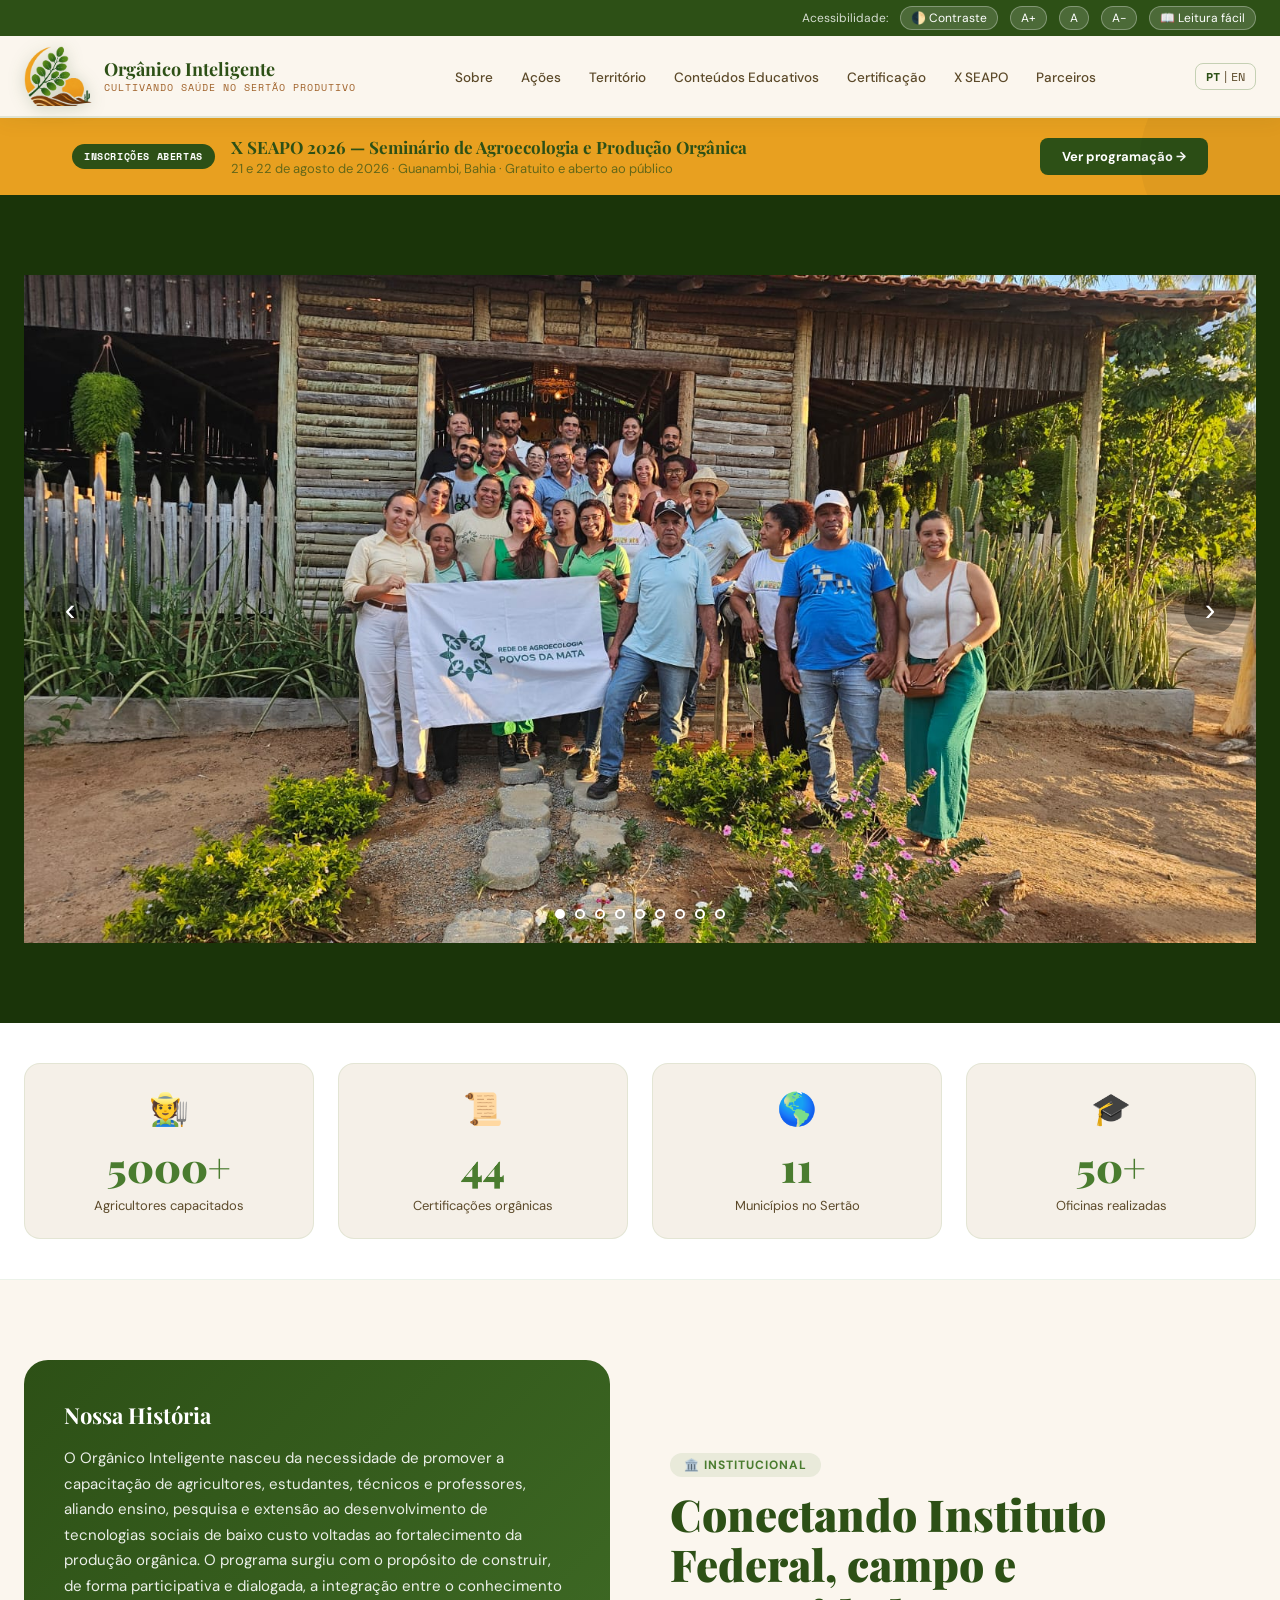
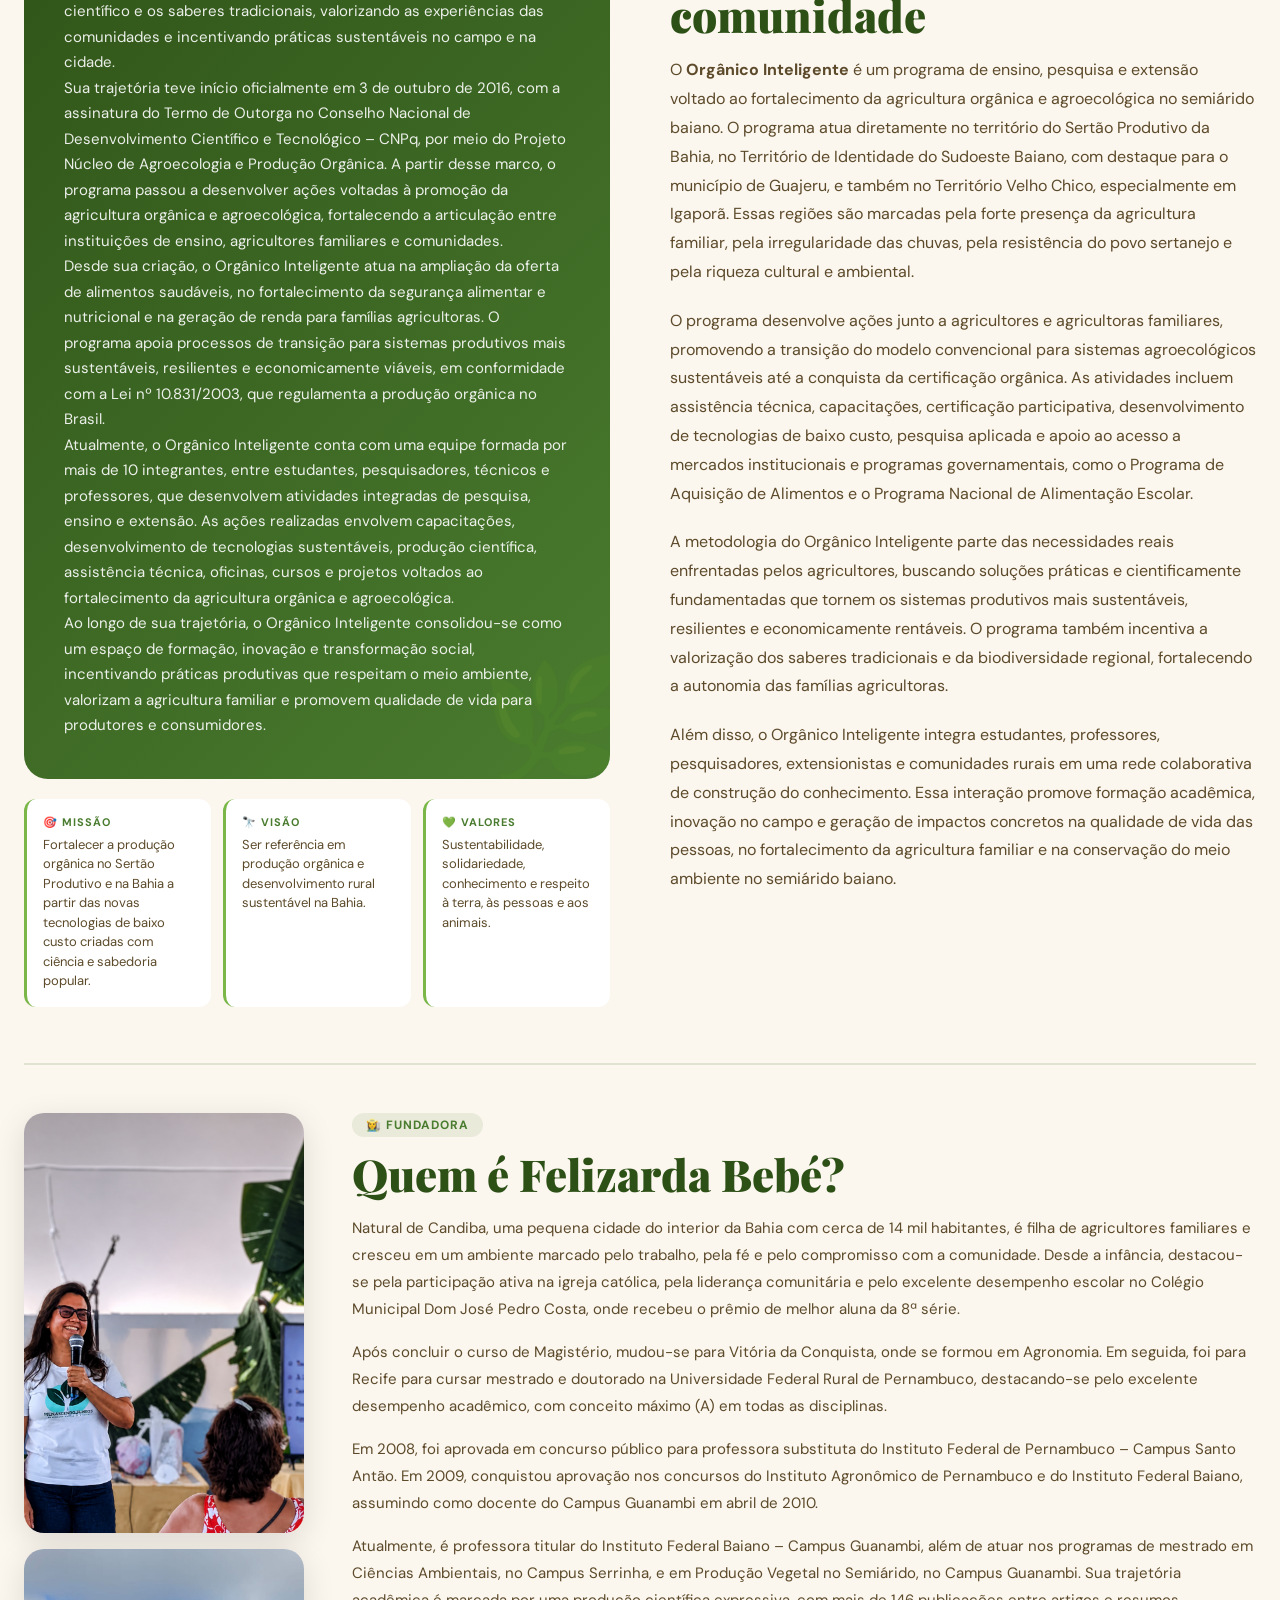
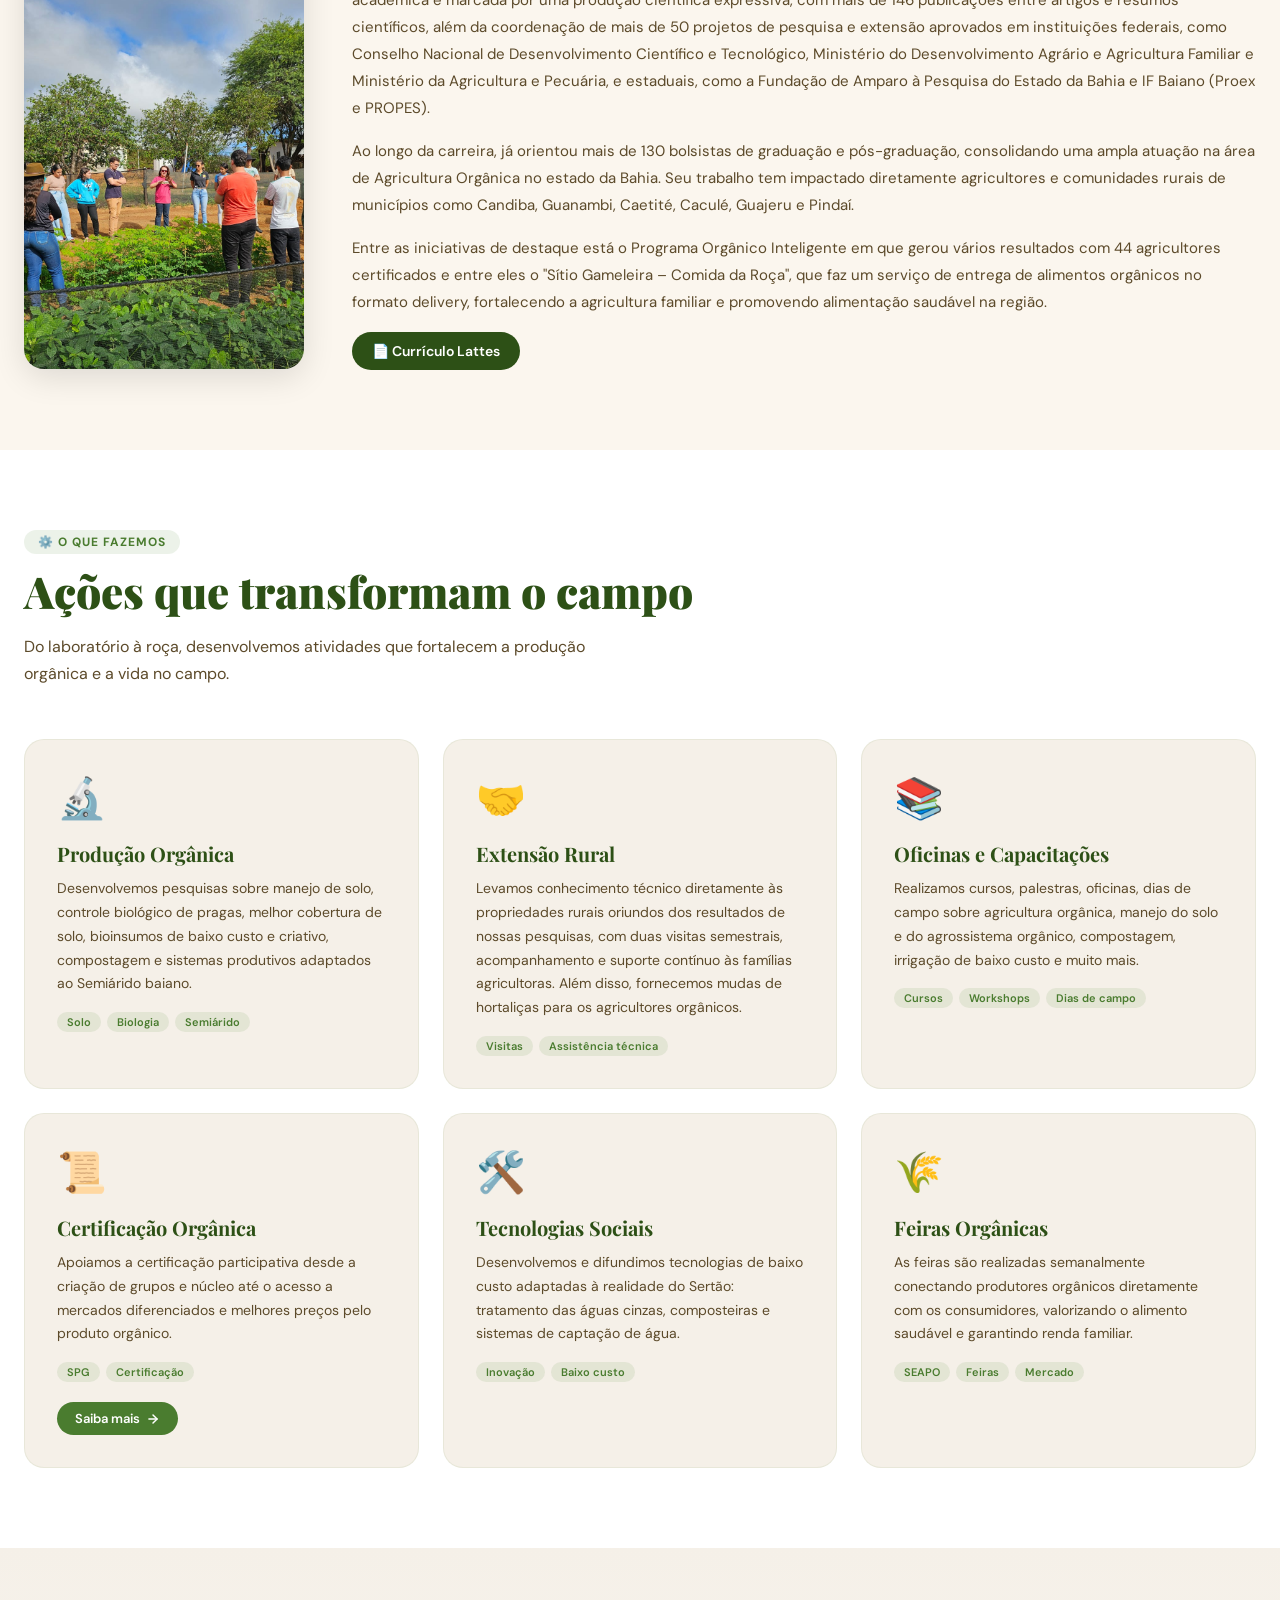
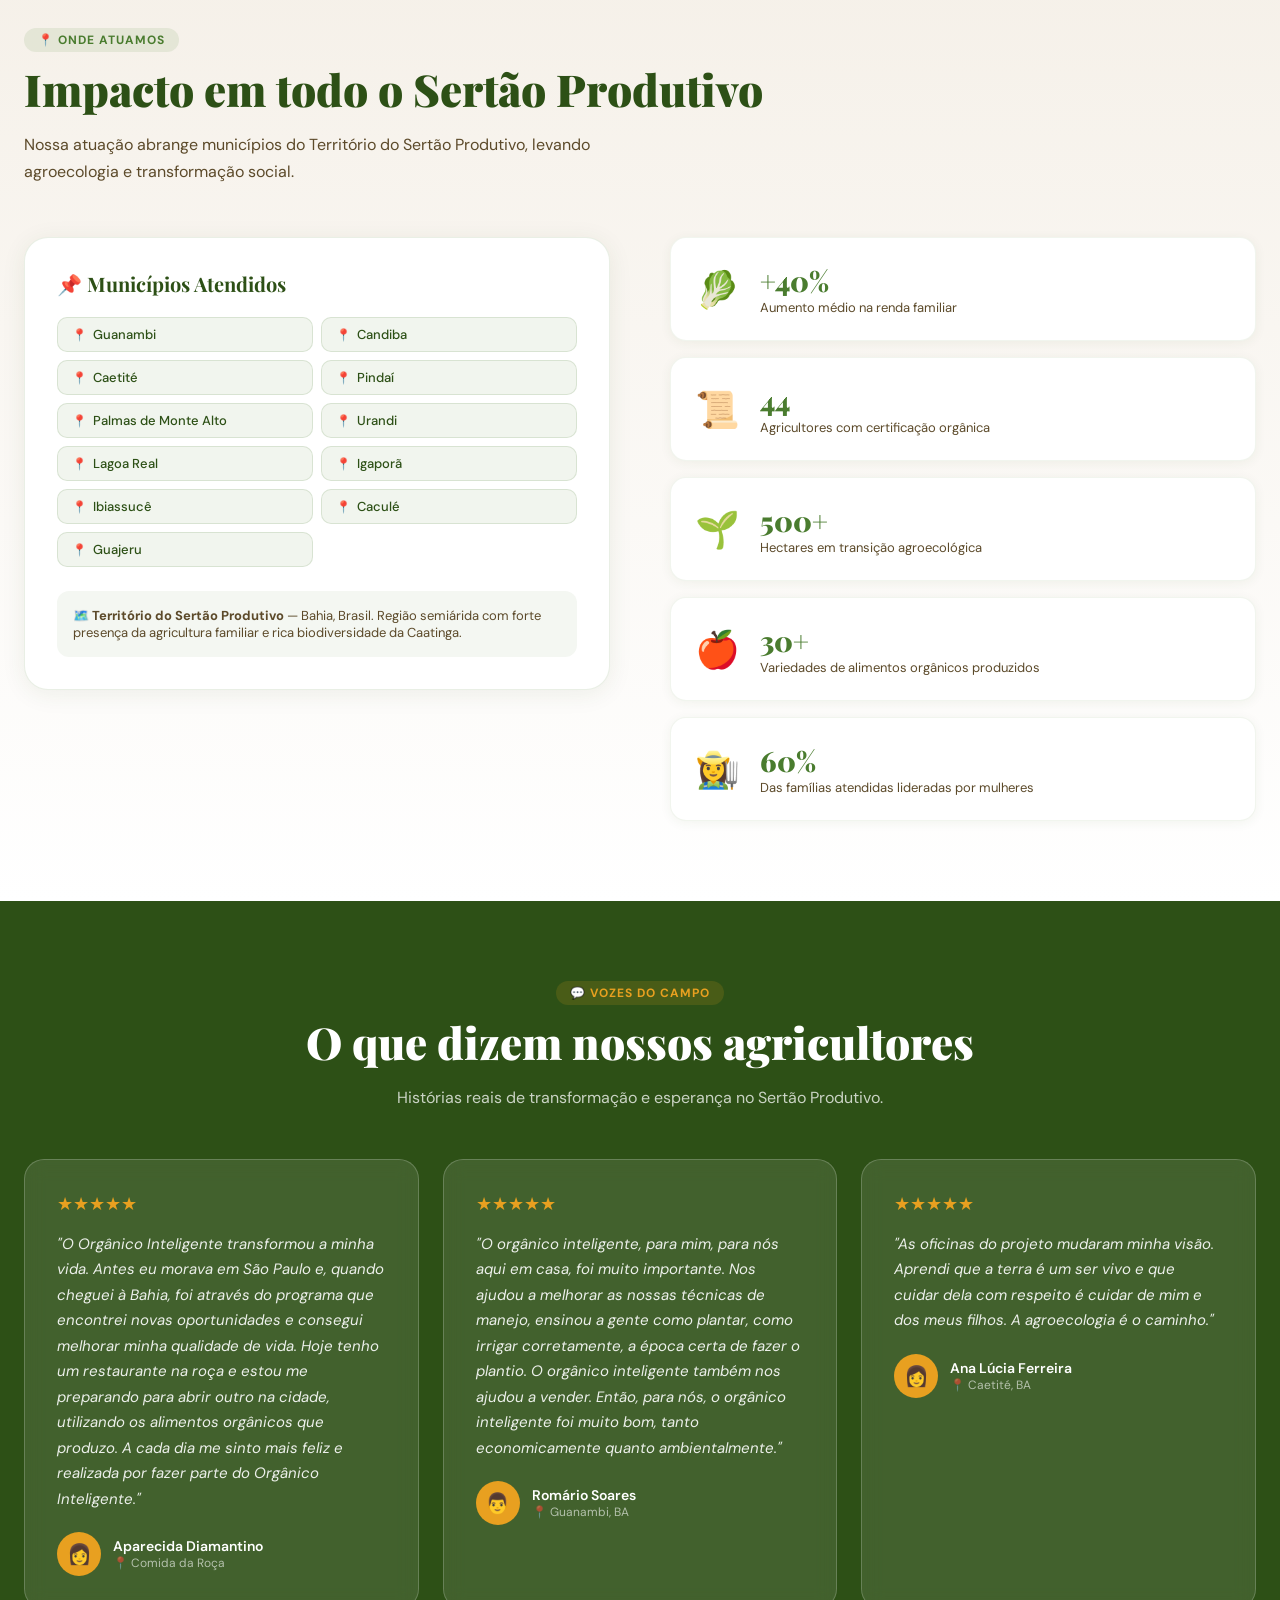
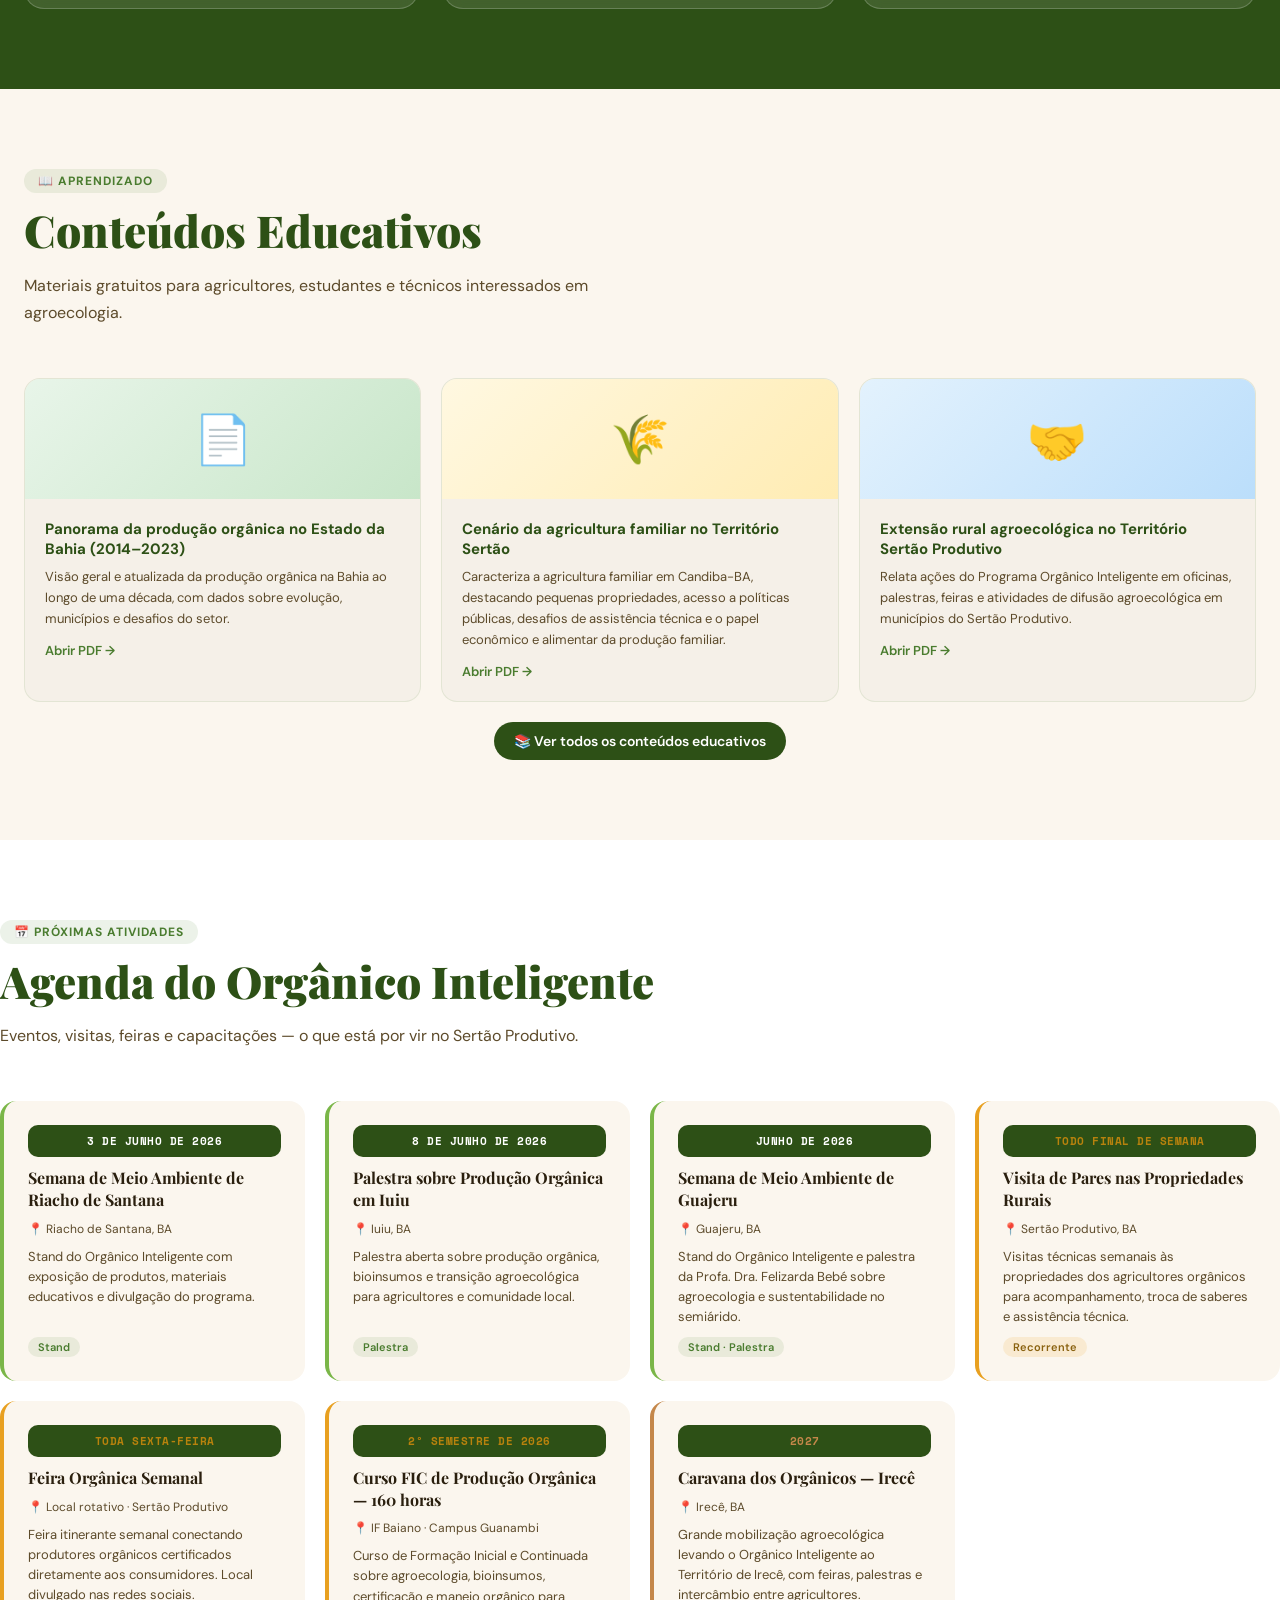
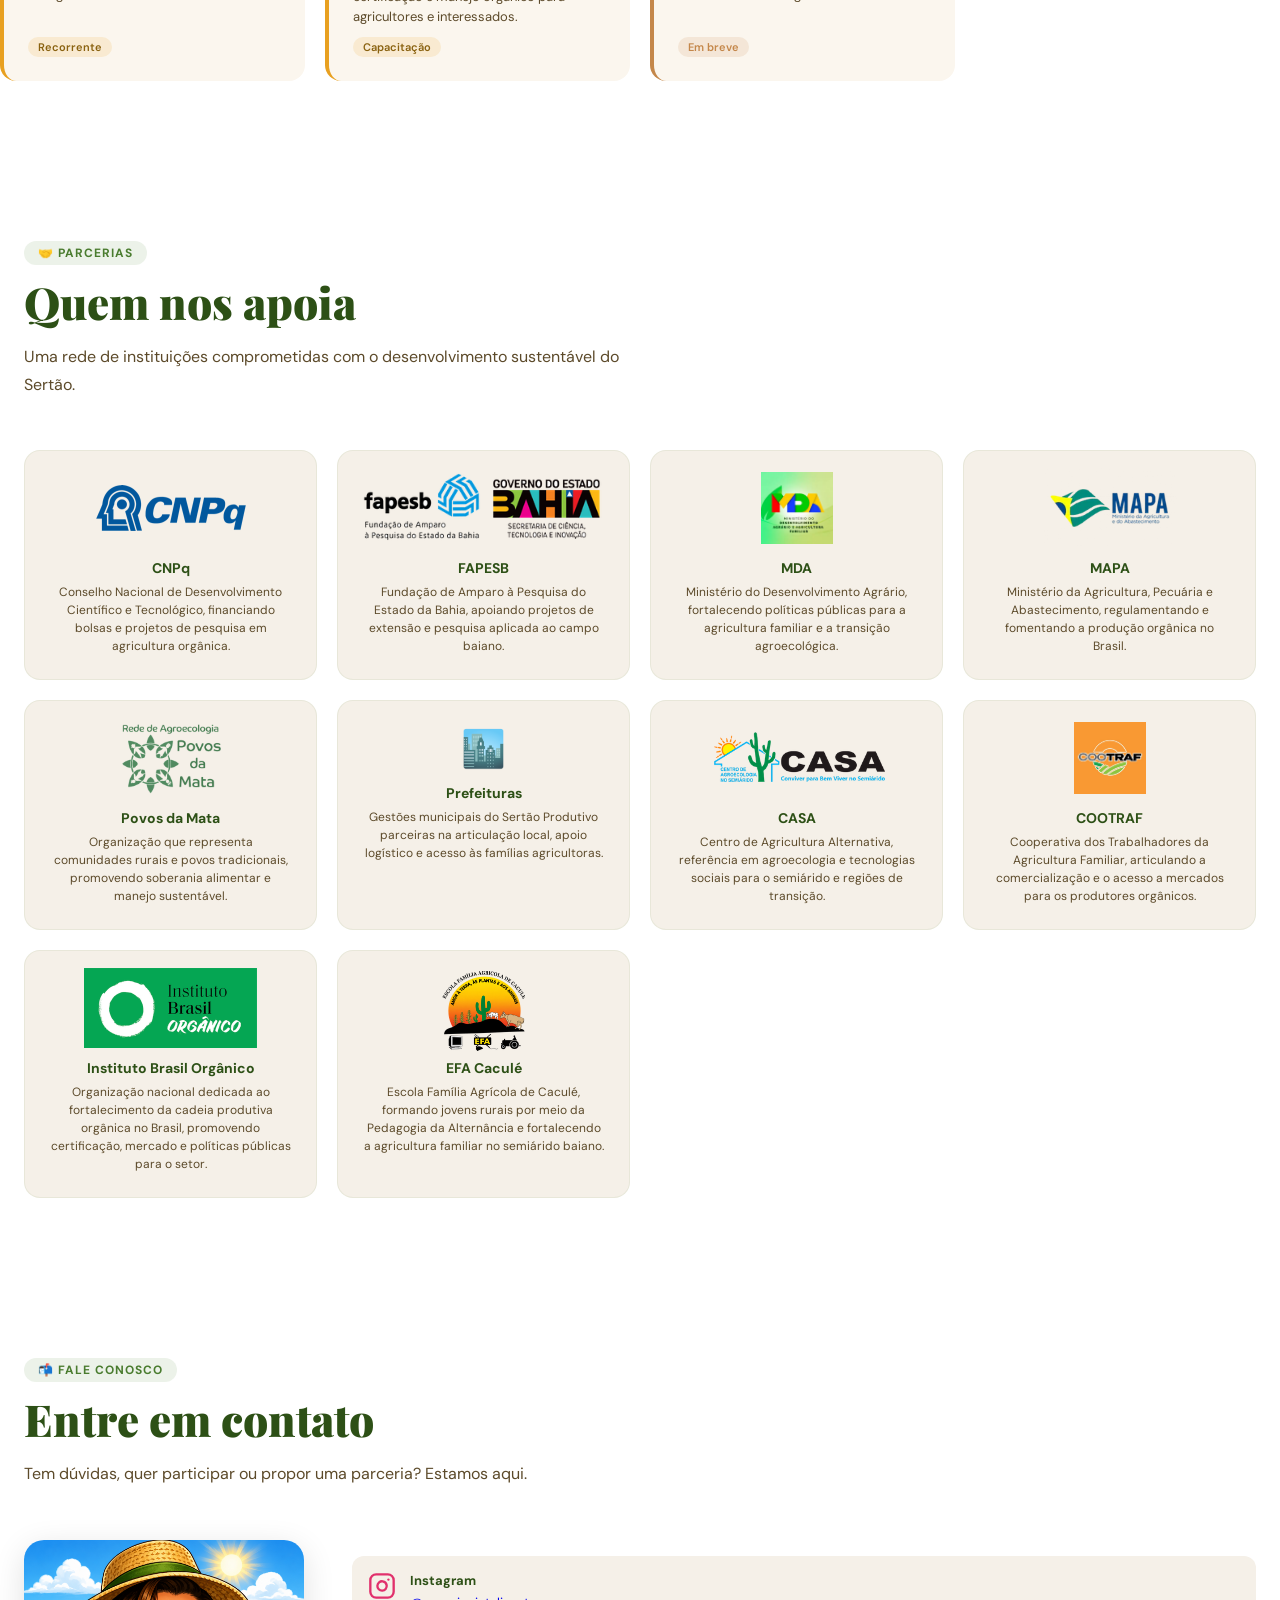
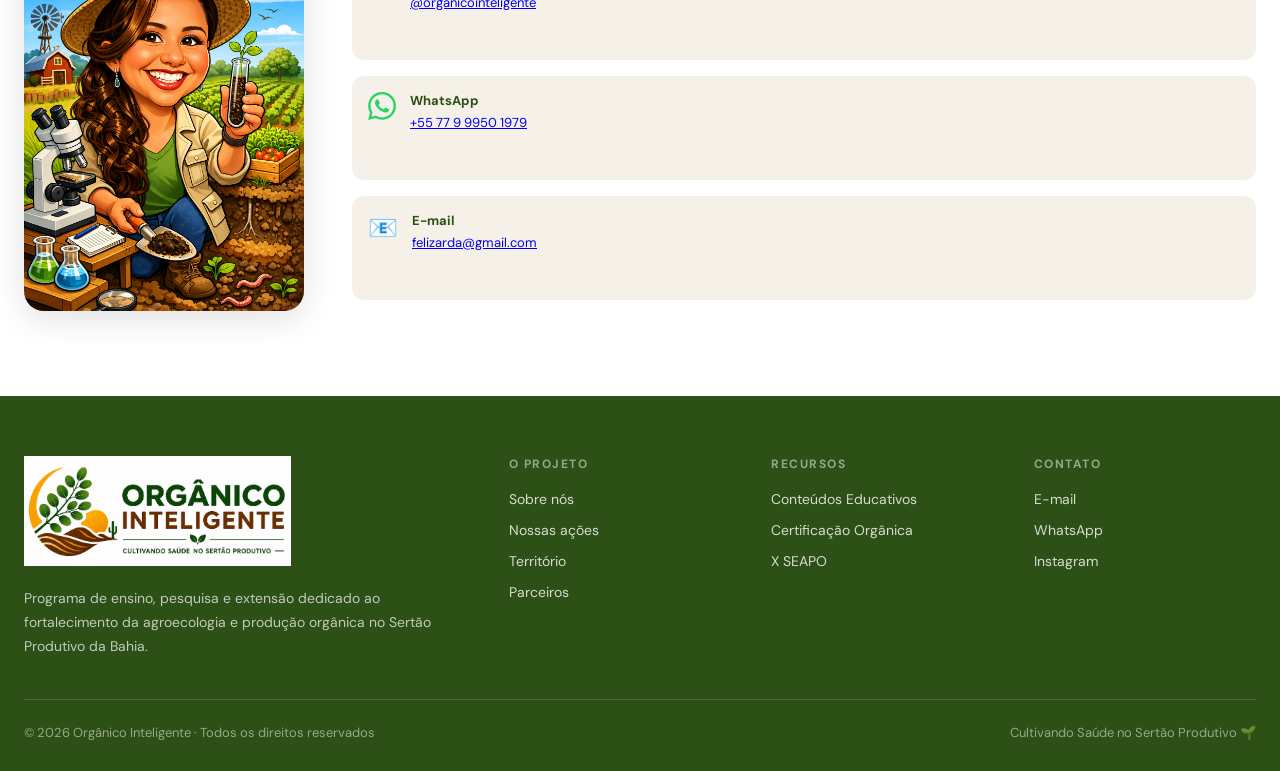
==== index.html @ 12e228ca "seapo: nova prorrogação do prazo de submissão para 09/08/2026 Co-Authored-By: Claude Sonnet 5 <norep" ====
<!DOCTYPE html>
<html lang="pt-BR">
<head>
  <!-- Google tag (gtag.js) -->
  <script async src="https://www.googletagmanager.com/gtag/js?id=G-PL5NJVYDZY"></script>
  <script>
    window.dataLayer = window.dataLayer || [];
    function gtag(){dataLayer.push(arguments);}
    gtag('js', new Date());

    gtag('config', 'G-PL5NJVYDZY');
  </script>
  <meta charset="UTF-8">
  <link rel="icon" type="image/x-icon" href="favicon.ico">
  <link rel="icon" type="image/png" sizes="32x32" href="favicon-32x32.png">
  <link rel="apple-touch-icon" sizes="180x180" href="apple-touch-icon.png">
  <meta name="viewport" content="width=device-width, initial-scale=1.0">
  <meta http-equiv="Cache-Control" content="no-cache, no-store, must-revalidate">
  <meta http-equiv="Pragma" content="no-cache">
  <meta http-equiv="Expires" content="0">
  <meta name="description" content="Orgânico Inteligente – Cultivando Saúde no Sertão Produtivo. Programa de ensino, pesquisa e extensão dedicado à agroecologia e produção orgânica no Sertão Produtivo da Bahia." data-i18n-content="index.meta_desc">
  <meta name="keywords" content="orgânico inteligente, agroecologia, produção orgânica, Guanambi, Bahia, sertão produtivo, agricultura familiar, certificação orgânica, SEAPO">
  <meta name="author" content="Orgânico Inteligente – IF Baiano Campus Guanambi">
  <meta name="robots" content="index, follow">
  <link rel="canonical" href="https://organicointeligente.com.br/">
  <link rel="alternate" hreflang="pt-BR" href="https://organicointeligente.com.br/">
  <link rel="alternate" hreflang="en" href="https://organicointeligente.com.br/?lang=en">
  <link rel="alternate" hreflang="x-default" href="https://organicointeligente.com.br/">
  <!-- Open Graph -->
  <meta property="og:type" content="website">
  <meta property="og:url" content="https://organicointeligente.com.br/">
  <meta property="og:site_name" content="Orgânico Inteligente">
  <meta property="og:locale" content="pt_BR">
  <meta property="og:title" content="Orgânico Inteligente – Cultivando Saúde no Sertão Produtivo">
  <meta property="og:description" content="Programa de ensino, pesquisa e extensão dedicado à agroecologia e produção orgânica no Sertão Produtivo da Bahia. Mais de 5000 agricultores capacitados e 44 certificações orgânicas emitidas.">
  <meta property="og:image" content="https://organicointeligente.com.br/assets/images/slideshow/img0.jpeg">
  <meta property="og:image:width" content="1600">
  <meta property="og:image:height" content="900">
  <!-- Twitter Card -->
  <meta name="twitter:card" content="summary_large_image">
  <meta name="twitter:title" content="Orgânico Inteligente – Cultivando Saúde no Sertão Produtivo">
  <meta name="twitter:description" content="Programa de agroecologia e produção orgânica no Sertão Produtivo da Bahia.">
  <meta name="twitter:image" content="https://organicointeligente.com.br/assets/images/slideshow/img0.jpeg">
  <title>Orgânico Inteligente – Cultivando Saúde no Sertão Produtivo</title>
  <!-- JSON-LD: Organização -->
  <script type="application/ld+json">
  {
    "@context": "https://schema.org",
    "@type": "Organization",
    "name": "Orgânico Inteligente",
    "alternateName": "Programa Orgânico Inteligente",
    "url": "https://organicointeligente.com.br",
    "logo": "https://organicointeligente.com.br/assets/images/logo/logo_icon.png",
    "description": "Programa de ensino, pesquisa e extensão do IF Baiano dedicado à agroecologia e produção orgânica no Sertão Produtivo da Bahia.",
    "foundingDate": "2016",
    "areaServed": {
      "@type": "State",
      "name": "Bahia",
      "addressCountry": "BR"
    },
    "address": {
      "@type": "PostalAddress",
      "addressLocality": "Guanambi",
      "addressRegion": "BA",
      "addressCountry": "BR"
    },
    "contactPoint": {
      "@type": "ContactPoint",
      "telephone": "+55-77-99950-1979",
      "contactType": "Contato geral",
      "availableLanguage": "Portuguese"
    },
    "sameAs": [
      "https://instagram.com/organicointeligente"
    ]
  }
  </script>
  <link href="https://fonts.googleapis.com/css2?family=Playfair+Display:wght@700;900&family=DM+Sans:wght@300;400;500;600&family=Space+Mono:wght@400;700&display=swap" rel="stylesheet">
  <link rel="stylesheet" href="assets/css/style.css?v=202608030914">
  <style>
    .nav-lang-toggle{background:none;border:1px solid rgba(74,124,47,.3);color:var(--texto-suave);font-family:'Space Mono',monospace;font-size:12px;padding:4px 10px;border-radius:8px;cursor:pointer;transition:.2s;display:flex;align-items:center;gap:2px;white-space:nowrap;flex-shrink:0;}
    .nav-lang-toggle:hover{background:rgba(74,124,47,.1);color:var(--verde);}
  </style>
  <script src="assets/js/i18n.js?v=202608030914"></script>
</head>
<body id="topo" data-i18n-title="index.page_title">

<a href="#main-content" class="skip-link" data-i18n="nav.skip">Ir para o conteúdo principal</a>

<!-- ACESSIBILIDADE BAR -->
<div class="acess-bar" role="toolbar" data-i18n-attr="aria-label:acess.bar_aria" aria-label="Ferramentas de acessibilidade">
  <span data-i18n="acess.label">Acessibilidade:</span>
  <button class="acess-btn" onclick="toggleContraste()" data-i18n-attr="aria-label:acess.contraste_aria;title:acess.contraste_title" aria-label="Alternar alto contraste" title="Alto Contraste" data-i18n="acess.contraste">🌓 Contraste</button>
  <button class="acess-btn" onclick="aumentarFonte()" data-i18n-attr="aria-label:acess.aumentar_aria;title:acess.aumentar_title" aria-label="Aumentar fonte" title="Aumentar fonte" data-i18n="acess.aumentar">A+</button>
  <button class="acess-btn" onclick="resetarFonte()" data-i18n-attr="aria-label:acess.resetar_aria;title:acess.resetar_title" aria-label="Fonte padrão" title="Fonte padrão" data-i18n="acess.resetar">A</button>
  <button class="acess-btn" onclick="diminuirFonte()" data-i18n-attr="aria-label:acess.diminuir_aria;title:acess.diminuir_title" aria-label="Diminuir fonte" title="Diminuir fonte" data-i18n="acess.diminuir">A-</button>
  <button class="acess-btn" onclick="toggleLeituraSimples()" data-i18n-attr="aria-label:acess.leitura_aria;title:acess.leitura_title" aria-label="Leitura simplificada" title="Leitura simples" data-i18n="acess.leitura">📖 Leitura fácil</button>
</div>

<!-- NAVEGAÇÃO -->
<nav role="navigation" data-i18n-attr="aria-label:nav.aria_main" aria-label="Menu principal">
  <div class="nav-inner">
    <a href="#topo" class="nav-logo" data-i18n-attr="aria-label:nav.logo_aria" aria-label="Página inicial - Orgânico Inteligente">
      <img src="assets/images/logo/logo_icon.png" alt="Logo Orgânico Inteligente" class="nav-logo-img">
      <div class="nav-logo-text">
        <span class="top">Orgânico Inteligente</span>
        <span class="bottom" data-i18n="nav.tagline">Cultivando Saúde no Sertão Produtivo</span>
      </div>
    </a>

    <button class="hamburger" onclick="toggleMenu()" data-i18n-attr="aria-label:nav.hamburger_aria" aria-label="Abrir menu" aria-expanded="false" id="hamburger">
      <span></span><span></span><span></span>
    </button>

    <ul class="nav-links" id="nav-links" role="menubar"></ul>

    <button class="nav-lang-toggle" id="lang-toggle" onclick="toggleLang()"
            aria-label="Mudar para inglês"
            data-i18n-attr="aria-label:lang.toggle_aria">
      <span class="lang-pt" aria-hidden="true">PT</span>
      <span class="lang-sep" aria-hidden="true"> | </span>
      <span class="lang-en" aria-hidden="true">EN</span>
    </button>
  </div>
</nav>
<script src="assets/js/nav.js?v=202608030914"></script>

<main id="main-content">

<!-- ===== CHAMADA SEAPO ===== -->
<div class="seapo-chamada" role="banner" data-i18n-attr="aria-label:index.seapo_chamada_aria" aria-label="Chamada para o X SEAPO 2026">
  <div class="seapo-chamada-inner">
    <div class="seapo-chamada-texto">
      <span class="seapo-chamada-badge" data-i18n="index.seapo_badge">Inscrições abertas</span>
      <div>
        <div class="seapo-chamada-titulo" data-i18n="index.seapo_titulo">X SEAPO 2026 — Seminário de Agroecologia e Produção Orgânica</div>
        <div class="seapo-chamada-sub" data-i18n="index.seapo_sub">21 e 22 de agosto de 2026 &middot; Guanambi, Bahia &middot; Gratuito e aberto ao público</div>
      </div>
    </div>
    <a href="pages/seapo.html" class="seapo-chamada-btn" data-i18n="index.seapo_btn">Ver programação →</a>
  </div>
</div>

<!-- ===== HERO SLIDESHOW ===== -->
<section class="hero" data-i18n-attr="aria-label:index.hero_aria" aria-label="Galeria de imagens do projeto">
  <div class="slideshow" id="heroSlideshow">

    <div class="slide active"><img src="assets/images/slideshow/img0.jpeg" alt="Orgânico Inteligente – campo e agricultores, imagem 1"></div>
    <div class="slide"><img src="assets/images/slideshow/img2.jpeg" alt="Orgânico Inteligente – campo e agricultores, imagem 2"></div>
    <div class="slide"><img src="assets/images/slideshow/img3.jpeg" alt="Orgânico Inteligente – campo e agricultores, imagem 3"></div>
    <div class="slide"><img src="assets/images/slideshow/img4.jpeg" alt="Orgânico Inteligente – campo e agricultores, imagem 4"></div>
    <div class="slide"><img src="assets/images/slideshow/img5.jpeg" alt="Orgânico Inteligente – campo e agricultores, imagem 5"></div>
    <div class="slide"><img src="assets/images/slideshow/img6.jpg"  alt="Orgânico Inteligente – campo e agricultores, imagem 6"></div>
    <div class="slide"><img src="assets/images/slideshow/img7.jpg"  alt="Orgânico Inteligente – campo e agricultores, imagem 7"></div>
    <div class="slide"><img src="assets/images/slideshow/img8.jpeg" alt="Orgânico Inteligente – campo e agricultores, imagem 8"></div>
    <div class="slide"><img src="assets/images/slideshow/img9.jpeg" alt="Orgânico Inteligente – campo e agricultores, imagem 9"></div>

    <button class="slide-btn slide-prev" data-i18n-attr="aria-label:index.slide_prev_aria" aria-label="Imagem anterior">&#8249;</button>
    <button class="slide-btn slide-next" data-i18n-attr="aria-label:index.slide_next_aria" aria-label="Próxima imagem">&#8250;</button>

    <div class="slide-dots" role="tablist" data-i18n-attr="aria-label:index.slides_nav_aria" aria-label="Navegação do slideshow">
      <button class="dot active" role="tab" aria-label="Imagem 1" aria-selected="true"></button>
      <button class="dot" role="tab" aria-label="Imagem 2" aria-selected="false"></button>
      <button class="dot" role="tab" aria-label="Imagem 3" aria-selected="false"></button>
      <button class="dot" role="tab" aria-label="Imagem 4" aria-selected="false"></button>
      <button class="dot" role="tab" aria-label="Imagem 5" aria-selected="false"></button>
      <button class="dot" role="tab" aria-label="Imagem 6" aria-selected="false"></button>
      <button class="dot" role="tab" aria-label="Imagem 7" aria-selected="false"></button>
      <button class="dot" role="tab" aria-label="Imagem 8" aria-selected="false"></button>
      <button class="dot" role="tab" aria-label="Imagem 9" aria-selected="false"></button>
    </div>

  </div>
</section>

<!-- STATS BAND -->
<div class="stats-band" role="region" data-i18n-attr="aria-label:index.stats_aria" aria-label="Impacto do projeto em números">
  <div class="stats-grid">
    <div class="stat-card reveal">
      <div class="stat-icon" aria-hidden="true">🧑‍🌾</div>
      <div class="stat-num">5000+</div>
      <div class="stat-label" data-i18n="index.stat1_label">Agricultores capacitados</div>
    </div>
    <div class="stat-card reveal reveal-delay-1">
      <div class="stat-icon" aria-hidden="true">📜</div>
      <div class="stat-num">44</div>
      <div class="stat-label" data-i18n="index.stat2_label">Certificações orgânicas</div>
    </div>
    <div class="stat-card reveal reveal-delay-2">
      <div class="stat-icon" aria-hidden="true">🌎</div>
      <div class="stat-num">11</div>
      <div class="stat-label" data-i18n="index.stat3_label">Municípios no Sertão</div>
    </div>
    <div class="stat-card reveal reveal-delay-3">
      <div class="stat-icon" aria-hidden="true">🎓</div>
      <div class="stat-num">50+</div>
      <div class="stat-label" data-i18n="index.stat4_label">Oficinas realizadas</div>
    </div>
  </div>
</div>

<!-- ===== SOBRE ===== -->
<section class="sobre" id="sobre" data-i18n-attr="aria-label:index.sobre_aria" aria-label="Sobre o Orgânico Inteligente">
  <div class="section-inner">
    <div class="sobre-grid">
      <div class="sobre-visual reveal">
        <div class="sobre-img-card">
          <h3 data-i18n="index.historia_titulo">Nossa História</h3>
          <p data-i18n="index.historia_p1">O Orgânico Inteligente nasceu da necessidade de promover a capacitação de agricultores, estudantes, técnicos e professores, aliando ensino, pesquisa e extensão ao desenvolvimento de tecnologias sociais de baixo custo voltadas ao fortalecimento da produção orgânica. O programa surgiu com o propósito de construir, de forma participativa e dialogada, a integração entre o conhecimento científico e os saberes tradicionais, valorizando as experiências das comunidades e incentivando práticas sustentáveis no campo e na cidade.</p>
          <p data-i18n="index.historia_p2">Sua trajetória teve início oficialmente em 3 de outubro de 2016, com a assinatura do Termo de Outorga no Conselho Nacional de Desenvolvimento Científico e Tecnológico – CNPq, por meio do Projeto Núcleo de Agroecologia e Produção Orgânica. A partir desse marco, o programa passou a desenvolver ações voltadas à promoção da agricultura orgânica e agroecológica, fortalecendo a articulação entre instituições de ensino, agricultores familiares e comunidades.</p>
          <p data-i18n="index.historia_p3">Desde sua criação, o Orgânico Inteligente atua na ampliação da oferta de alimentos saudáveis, no fortalecimento da segurança alimentar e nutricional e na geração de renda para famílias agricultoras. O programa apoia processos de transição para sistemas produtivos mais sustentáveis, resilientes e economicamente viáveis, em conformidade com a Lei nº 10.831/2003, que regulamenta a produção orgânica no Brasil.</p>
          <p data-i18n="index.historia_p4">Atualmente, o Orgânico Inteligente conta com uma equipe formada por mais de 10 integrantes, entre estudantes, pesquisadores, técnicos e professores, que desenvolvem atividades integradas de pesquisa, ensino e extensão. As ações realizadas envolvem capacitações, desenvolvimento de tecnologias sustentáveis, produção científica, assistência técnica, oficinas, cursos e projetos voltados ao fortalecimento da agricultura orgânica e agroecológica.</p>
          <p data-i18n="index.historia_p5">Ao longo de sua trajetória, o Orgânico Inteligente consolidou-se como um espaço de formação, inovação e transformação social, incentivando práticas produtivas que respeitam o meio ambiente, valorizam a agricultura familiar e promovem qualidade de vida para produtores e consumidores.</p>
        </div>
        <div class="sobre-mvv">
          <div class="mvv-item">
            <div class="mvv-title" data-i18n="index.mvv_missao_titulo">🎯 Missão</div>
            <p data-i18n="index.mvv_missao_texto">Fortalecer a produção orgânica no Sertão Produtivo e na Bahia a partir das novas tecnologias de baixo custo criadas com ciência e sabedoria popular.</p>
          </div>
          <div class="mvv-item">
            <div class="mvv-title" data-i18n="index.mvv_visao_titulo">🔭 Visão</div>
            <p data-i18n="index.mvv_visao_texto">Ser referência em produção orgânica e desenvolvimento rural sustentável na Bahia.</p>
          </div>
          <div class="mvv-item">
            <div class="mvv-title" data-i18n="index.mvv_valores_titulo">💚 Valores</div>
            <p data-i18n="index.mvv_valores_texto">Sustentabilidade, solidariedade, conhecimento e respeito à terra, às pessoas e aos animais.</p>
          </div>
        </div>
      </div>

      <div class="sobre-content reveal reveal-delay-1">
        <div class="section-tag" data-i18n="index.sobre_tag">🏛️ Institucional</div>
        <h2 class="section-title" data-i18n="index.sobre_titulo">Conectando Instituto Federal, campo e comunidade</h2>
        <p data-i18n="index.sobre_p1">O <strong>Orgânico Inteligente</strong> é um programa de ensino, pesquisa e extensão voltado ao fortalecimento da agricultura orgânica e agroecológica no semiárido baiano. O programa atua diretamente no território do Sertão Produtivo da Bahia, no Território de Identidade do Sudoeste Baiano, com destaque para o município de Guajeru, e também no Território Velho Chico, especialmente em Igaporã. Essas regiões são marcadas pela forte presença da agricultura familiar, pela irregularidade das chuvas, pela resistência do povo sertanejo e pela riqueza cultural e ambiental.</p>
        <p data-i18n="index.sobre_p2">O programa desenvolve ações junto a agricultores e agricultoras familiares, promovendo a transição do modelo convencional para sistemas agroecológicos sustentáveis até a conquista da certificação orgânica. As atividades incluem assistência técnica, capacitações, certificação participativa, desenvolvimento de tecnologias de baixo custo, pesquisa aplicada e apoio ao acesso a mercados institucionais e programas governamentais, como o Programa de Aquisição de Alimentos e o Programa Nacional de Alimentação Escolar.</p>
        <p data-i18n="index.sobre_p3">A metodologia do Orgânico Inteligente parte das necessidades reais enfrentadas pelos agricultores, buscando soluções práticas e cientificamente fundamentadas que tornem os sistemas produtivos mais sustentáveis, resilientes e economicamente rentáveis. O programa também incentiva a valorização dos saberes tradicionais e da biodiversidade regional, fortalecendo a autonomia das famílias agricultoras.</p>
        <p data-i18n="index.sobre_p4">Além disso, o Orgânico Inteligente integra estudantes, professores, pesquisadores, extensionistas e comunidades rurais em uma rede colaborativa de construção do conhecimento. Essa interação promove formação acadêmica, inovação no campo e geração de impactos concretos na qualidade de vida das pessoas, no fortalecimento da agricultura familiar e na conservação do meio ambiente no semiárido baiano.</p>

      </div>
    </div>

    <!-- Quem é Felizarda Bebé? -->
    <div class="sobre-fundadora reveal">
      <div class="fundadora-img">
        <img src="assets/images/profaFelizarda2.png" alt="Professora Felizarda Bebé">
        <img src="assets/images/profaFelizarda3.jpeg" alt="Professora Felizarda Bebé">
      </div>
      <div class="fundadora-texto">
        <div class="section-tag" data-i18n="index.fundadora_tag">👩‍🌾 Fundadora</div>
        <h2 class="section-title" data-i18n="index.fundadora_titulo">Quem é Felizarda Bebé?</h2>
        <p data-i18n="index.fundadora_p1">Natural de Candiba, uma pequena cidade do interior da Bahia com cerca de 14 mil habitantes, é filha de agricultores familiares e cresceu em um ambiente marcado pelo trabalho, pela fé e pelo compromisso com a comunidade. Desde a infância, destacou-se pela participação ativa na igreja católica, pela liderança comunitária e pelo excelente desempenho escolar no Colégio Municipal Dom José Pedro Costa, onde recebeu o prêmio de melhor aluna da 8ª série.</p>
        <p data-i18n="index.fundadora_p2">Após concluir o curso de Magistério, mudou-se para Vitória da Conquista, onde se formou em Agronomia. Em seguida, foi para Recife para cursar mestrado e doutorado na Universidade Federal Rural de Pernambuco, destacando-se pelo excelente desempenho acadêmico, com conceito máximo (A) em todas as disciplinas.</p>
        <p data-i18n="index.fundadora_p3">Em 2008, foi aprovada em concurso público para professora substituta do Instituto Federal de Pernambuco – Campus Santo Antão. Em 2009, conquistou aprovação nos concursos do Instituto Agronômico de Pernambuco e do Instituto Federal Baiano, assumindo como docente do Campus Guanambi em abril de 2010.</p>
        <p data-i18n="index.fundadora_p4">Atualmente, é professora titular do Instituto Federal Baiano – Campus Guanambi, além de atuar nos programas de mestrado em Ciências Ambientais, no Campus Serrinha, e em Produção Vegetal no Semiárido, no Campus Guanambi. Sua trajetória acadêmica é marcada por uma produção científica expressiva, com mais de 146 publicações entre artigos e resumos científicos, além da coordenação de mais de 50 projetos de pesquisa e extensão aprovados em instituições federais, como Conselho Nacional de Desenvolvimento Científico e Tecnológico, Ministério do Desenvolvimento Agrário e Agricultura Familiar e Ministério da Agricultura e Pecuária, e estaduais, como a Fundação de Amparo à Pesquisa do Estado da Bahia e IF Baiano (Proex e PROPES).</p>
        <p data-i18n="index.fundadora_p5">Ao longo da carreira, já orientou mais de 130 bolsistas de graduação e pós-graduação, consolidando uma ampla atuação na área de Agricultura Orgânica no estado da Bahia. Seu trabalho tem impactado diretamente agricultores e comunidades rurais de municípios como Candiba, Guanambi, Caetité, Caculé, Guajeru e Pindaí.</p>
        <p data-i18n="index.fundadora_p6">Entre as iniciativas de destaque está o Programa Orgânico Inteligente em que gerou vários resultados com 44 agricultores certificados e entre eles o "Sítio Gameleira – Comida da Roça", que faz um serviço de entrega de alimentos orgânicos no formato delivery, fortalecendo a agricultura familiar e promovendo alimentação saudável na região.</p>
        <a href="https://lattes.cnpq.br/9764329265812697" target="_blank" rel="noopener noreferrer" class="fundadora-lattes" data-i18n="index.fundadora_lattes">📄 Currículo Lattes</a>
      </div>
    </div>

  </div>
</section>

<!-- ===== AÇÕES ===== -->
<section class="acoes" id="acoes" data-i18n-attr="aria-label:index.acoes_aria" aria-label="Ações e projetos">
  <div class="section-inner">
    <div class="section-header">
      <div class="section-tag" data-i18n="index.acoes_tag">⚙️ O que fazemos</div>
      <h2 class="section-title" data-i18n="index.acoes_titulo">Ações que transformam o campo</h2>
      <p class="section-desc" data-i18n="index.acoes_desc">Do laboratório à roça, desenvolvemos atividades que fortalecem a produção orgânica e a vida no campo.</p>
    </div>

    <div class="acoes-grid">
      <div class="acao-card reveal">
        <div class="acao-icon">🔬</div>
        <h3 data-i18n="index.acao1_titulo">Produção Orgânica</h3>
        <p data-i18n="index.acao1_desc">Desenvolvemos pesquisas sobre manejo de solo, controle biológico de pragas, melhor cobertura de solo, bioinsumos de baixo custo e criativo, compostagem e sistemas produtivos adaptados ao Semiárido baiano.</p>
        <div class="acao-tags">
          <span class="acao-tag" data-i18n="index.tag_solo">Solo</span>
          <span class="acao-tag" data-i18n="index.tag_biologia">Biologia</span>
          <span class="acao-tag" data-i18n="index.tag_semiarido">Semiárido</span>
        </div>
      </div>

      <div class="acao-card reveal reveal-delay-1">
        <div class="acao-icon">🤝</div>
        <h3 data-i18n="index.acao2_titulo">Extensão Rural</h3>
        <p data-i18n="index.acao2_desc">Levamos conhecimento técnico diretamente às propriedades rurais oriundos dos resultados de nossas pesquisas, com duas visitas semestrais, acompanhamento e suporte contínuo às famílias agricultoras. Além disso, fornecemos mudas de hortaliças para os agricultores orgânicos.</p>
        <div class="acao-tags">
          <span class="acao-tag" data-i18n="index.tag_visitas">Visitas</span>
          <span class="acao-tag" data-i18n="index.tag_assistencia">Assistência técnica</span>
        </div>
      </div>

      <div class="acao-card reveal reveal-delay-2">
        <div class="acao-icon">📚</div>
        <h3 data-i18n="index.acao3_titulo">Oficinas e Capacitações</h3>
        <p data-i18n="index.acao3_desc">Realizamos cursos, palestras, oficinas, dias de campo sobre agricultura orgânica, manejo do solo e do agrossistema orgânico, compostagem, irrigação de baixo custo e muito mais.</p>
        <div class="acao-tags">
          <span class="acao-tag" data-i18n="index.tag_cursos">Cursos</span>
          <span class="acao-tag" data-i18n="index.tag_workshops">Workshops</span>
          <span class="acao-tag" data-i18n="index.tag_diascamp">Dias de campo</span>
        </div>
      </div>

      <div class="acao-card reveal reveal-delay-3">
        <div class="acao-icon">📜</div>
        <h3 data-i18n="index.acao4_titulo">Certificação Orgânica</h3>
        <p data-i18n="index.acao4_desc">Apoiamos a certificação participativa desde a criação de grupos e núcleo até o acesso a mercados diferenciados e melhores preços pelo produto orgânico.</p>
        <div class="acao-tags">
          <span class="acao-tag" data-i18n="index.tag_spg">SPG</span>
          <span class="acao-tag" data-i18n="index.tag_certificacao">Certificação</span>
        </div>
        <a href="pages/certificacao.html" class="acao-saiba-mais" aria-label="Saiba mais sobre Certificação Orgânica">
          <span data-i18n="index.acao_saibamais">Saiba mais</span>
          <svg xmlns="http://www.w3.org/2000/svg" width="14" height="14" viewBox="0 0 24 24" fill="none" stroke="currentColor" stroke-width="2.5" stroke-linecap="round" stroke-linejoin="round" aria-hidden="true"><line x1="5" y1="12" x2="19" y2="12"/><polyline points="12 5 19 12 12 19"/></svg>
        </a>
      </div>

      <div class="acao-card reveal">
        <div class="acao-icon">🛠️</div>
        <h3 data-i18n="index.acao5_titulo">Tecnologias Sociais</h3>
        <p data-i18n="index.acao5_desc">Desenvolvemos e difundimos tecnologias de baixo custo adaptadas à realidade do Sertão: tratamento das águas cinzas, composteiras e sistemas de captação de água.</p>
        <div class="acao-tags">
          <span class="acao-tag" data-i18n="index.tag_inovacao">Inovação</span>
          <span class="acao-tag" data-i18n="index.tag_baixocusto">Baixo custo</span>
        </div>
      </div>

      <div class="acao-card reveal reveal-delay-1">
        <div class="acao-icon">🌾</div>
        <h3 data-i18n="index.acao6_titulo">Feiras Orgânicas</h3>
        <p data-i18n="index.acao6_desc">As feiras são realizadas semanalmente conectando produtores orgânicos diretamente com os consumidores, valorizando o alimento saudável e garantindo renda familiar.</p>
        <div class="acao-tags">
          <span class="acao-tag" data-i18n="index.tag_seapo">SEAPO</span>
          <span class="acao-tag" data-i18n="index.tag_feiras">Feiras</span>
          <span class="acao-tag" data-i18n="index.tag_mercado">Mercado</span>
        </div>
      </div>
    </div>
  </div>
</section>

<!-- ===== TERRITÓRIO ===== -->
<section class="territorio" id="territorio" data-i18n-attr="aria-label:index.territorio_aria" aria-label="Território de atuação e resultados">
  <div class="section-inner">
    <div class="section-header">
      <div class="section-tag" data-i18n="index.territorio_tag">📍 Onde atuamos</div>
      <h2 class="section-title" data-i18n="index.territorio_titulo">Impacto em todo o Sertão Produtivo</h2>
      <p class="section-desc" data-i18n="index.territorio_desc">Nossa atuação abrange municípios do Território do Sertão Produtivo, levando agroecologia e transformação social.</p>
    </div>

    <div class="territorio-grid">
      <div class="mapa-container reveal">
        <h3 data-i18n="index.municipios_titulo">📌 Municípios Atendidos</h3>
        <div class="municipios-grid" role="list" data-i18n-attr="aria-label:index.municipios_aria" aria-label="Lista de municípios">
          <div class="municipio-chip" role="listitem" tabindex="0">Guanambi</div>
          <div class="municipio-chip" role="listitem" tabindex="0">Candiba</div>
          <div class="municipio-chip" role="listitem" tabindex="0">Caetité</div>
          <div class="municipio-chip" role="listitem" tabindex="0">Pindaí</div>
          <div class="municipio-chip" role="listitem" tabindex="0">Palmas de Monte Alto</div>
          <div class="municipio-chip" role="listitem" tabindex="0">Urandi</div>
          <div class="municipio-chip" role="listitem" tabindex="0">Lagoa Real</div>
          <div class="municipio-chip" role="listitem" tabindex="0">Igaporã</div>
          <div class="municipio-chip" role="listitem" tabindex="0">Ibiassucê</div>
          <div class="municipio-chip" role="listitem" tabindex="0">Caculé</div>
          <div class="municipio-chip" role="listitem" tabindex="0">Guajeru</div>
        </div>

        <div style="margin-top:24px; padding:16px; background: rgba(74,124,47,0.06); border-radius:12px; font-size:13px; color:var(--texto-suave);" data-i18n="index.territorio_nota">
          🗺️ <strong>Território do Sertão Produtivo</strong> — Bahia, Brasil. Região semiárida com forte presença da agricultura familiar e rica biodiversidade da Caatinga.
        </div>
      </div>

      <div class="resultado-cards reveal reveal-delay-1">
        <div class="resultado-card">
          <div class="resultado-icon">🥬</div>
          <div>
            <div class="resultado-num" data-i18n="index.resultado1_num">+40%</div>
            <div class="resultado-label" data-i18n="index.resultado1_label">Aumento médio na renda familiar</div>
          </div>
        </div>
        <div class="resultado-card">
          <div class="resultado-icon">📜</div>
          <div>
            <div class="resultado-num">44</div>
            <div class="resultado-label" data-i18n="index.resultado2_label">Agricultores com certificação orgânica</div>
          </div>
        </div>
        <div class="resultado-card">
          <div class="resultado-icon">🌱</div>
          <div>
            <div class="resultado-num" data-i18n="index.resultado3_num">500+</div>
            <div class="resultado-label" data-i18n="index.resultado3_label">Hectares em transição agroecológica</div>
          </div>
        </div>
        <div class="resultado-card">
          <div class="resultado-icon">🍎</div>
          <div>
            <div class="resultado-num" data-i18n="index.resultado4_num">30+</div>
            <div class="resultado-label" data-i18n="index.resultado4_label">Variedades de alimentos orgânicos produzidos</div>
          </div>
        </div>
        <div class="resultado-card">
          <div class="resultado-icon">👩‍🌾</div>
          <div>
            <div class="resultado-num" data-i18n="index.resultado5_num">60%</div>
            <div class="resultado-label" data-i18n="index.resultado5_label">Das famílias atendidas lideradas por mulheres</div>
          </div>
        </div>
      </div>
    </div>
  </div>
</section>

<!-- ===== DEPOIMENTOS ===== -->
<section class="depoimentos" data-i18n-attr="aria-label:index.dep_aria" aria-label="Depoimentos de agricultores">
  <div class="dep-inner">
    <div class="dep-header">
      <div class="section-tag" style="color:var(--dourado); background:rgba(232,160,32,0.15);" data-i18n="index.dep_tag">💬 Vozes do Campo</div>
      <h2 class="section-title" data-i18n="index.dep_titulo">O que dizem nossos agricultores</h2>
      <p class="section-desc" data-i18n="index.dep_desc">Histórias reais de transformação e esperança no Sertão Produtivo.</p>
    </div>

    <div class="dep-grid">
      <div class="dep-card reveal">
        <div class="dep-stars" data-i18n-attr="aria-label:index.dep_stars_aria" aria-label="5 estrelas">★★★★★</div>
        <p class="dep-text" data-i18n="index.dep1_texto">"O Orgânico Inteligente transformou a minha vida. Antes eu morava em São Paulo e, quando cheguei à Bahia, foi através do programa que encontrei novas oportunidades e consegui melhorar minha qualidade de vida. Hoje tenho um restaurante na roça e estou me preparando para abrir outro na cidade, utilizando os alimentos orgânicos que produzo. A cada dia me sinto mais feliz e realizada por fazer parte do Orgânico Inteligente."</p>
        <div class="dep-author">
          <div class="dep-avatar" aria-hidden="true">👩</div>
          <div>
            <div class="dep-name">Aparecida Diamantino</div>
            <div class="dep-city" data-i18n="index.dep1_cidade">📍 Comida da Roça</div>
          </div>
        </div>
      </div>

      <div class="dep-card reveal reveal-delay-1">
        <div class="dep-stars" data-i18n-attr="aria-label:index.dep_stars_aria" aria-label="5 estrelas">★★★★★</div>
        <p class="dep-text" data-i18n="index.dep2_texto">"O orgânico inteligente, para mim, para nós aqui em casa, foi muito importante. Nos ajudou a melhorar as nossas técnicas de manejo, ensinou a gente como plantar, como irrigar corretamente, a época certa de fazer o plantio. O orgânico inteligente também nos ajudou a vender. Então, para nós, o orgânico inteligente foi muito bom, tanto economicamente quanto ambientalmente."</p>
        <div class="dep-author">
          <div class="dep-avatar" aria-hidden="true">👨</div>
          <div>
            <div class="dep-name">Romário Soares</div>
            <div class="dep-city" data-i18n="index.dep2_cidade">📍 Guanambi, BA</div>
          </div>
        </div>
      </div>

      <div class="dep-card reveal reveal-delay-2">
        <div class="dep-stars" data-i18n-attr="aria-label:index.dep_stars_aria" aria-label="5 estrelas">★★★★★</div>
        <p class="dep-text" data-i18n="index.dep3_texto">"As oficinas do projeto mudaram minha visão. Aprendi que a terra é um ser vivo e que cuidar dela com respeito é cuidar de mim e dos meus filhos. A agroecologia é o caminho."</p>
        <div class="dep-author">
          <div class="dep-avatar" aria-hidden="true">👩</div>
          <div>
            <div class="dep-name">Ana Lúcia Ferreira</div>
            <div class="dep-city" data-i18n="index.dep3_cidade">📍 Caetité, BA</div>
          </div>
        </div>
      </div>
    </div>
  </div>
</section>

<!-- ===== CONTEÚDOS ===== -->
<section class="conteudos" id="conteudos" data-i18n-attr="aria-label:index.conteudos_aria" aria-label="Conteúdos educativos e materiais">
  <div class="section-inner">
    <div class="section-header">
      <div class="section-tag" data-i18n="index.conteudos_tag">📖 Aprendizado</div>
      <h2 class="section-title" data-i18n="index.conteudos_titulo">Conteúdos Educativos</h2>
      <p class="section-desc" data-i18n="index.conteudos_desc">Materiais gratuitos para agricultores, estudantes e técnicos interessados em agroecologia.</p>
    </div>

    <div class="conteudos-grid">
      <div class="conteudo-card reveal">
        <div class="conteudo-thumb" aria-hidden="true">📄</div>
        <div class="conteudo-body">
          <h4 data-i18n="index.conteudo1_titulo">Panorama da produção orgânica no Estado da Bahia (2014–2023)</h4>
          <p data-i18n="index.conteudo1_desc">Visão geral e atualizada da produção orgânica na Bahia ao longo de uma década, com dados sobre evolução, municípios e desafios do setor.</p>
          <a href="assets/conteudosEducativos/Panorama da produção orgânica no Estado da Bahia entre 2014 e 2023.pdf" target="_blank" rel="noopener noreferrer" class="conteudo-link" aria-label="Abrir PDF sobre panorama da produção orgânica na Bahia" data-i18n="index.conteudo1_link">Abrir PDF →</a>
        </div>
      </div>

      <div class="conteudo-card reveal reveal-delay-1">
        <div class="conteudo-thumb" aria-hidden="true">🌾</div>
        <div class="conteudo-body">
          <h4 data-i18n="index.conteudo2_titulo">Cenário da agricultura familiar no Território Sertão</h4>
          <p data-i18n="index.conteudo2_desc">Caracteriza a agricultura familiar em Candiba-BA, destacando pequenas propriedades, acesso a políticas públicas, desafios de assistência técnica e o papel econômico e alimentar da produção familiar.</p>
          <a href="assets/conteudosEducativos/CENÁRIO DA AGRICULTURA FAMILIAR NO TERRITÓRIO SERTÃO.pdf" target="_blank" rel="noopener noreferrer" class="conteudo-link" aria-label="Abrir PDF sobre cenário da agricultura familiar" data-i18n="index.conteudo2_link">Abrir PDF →</a>
        </div>
      </div>

      <div class="conteudo-card reveal reveal-delay-2">
        <div class="conteudo-thumb" aria-hidden="true">🤝</div>
        <div class="conteudo-body">
          <h4 data-i18n="index.conteudo3_titulo">Extensão rural agroecológica no Território Sertão Produtivo</h4>
          <p data-i18n="index.conteudo3_desc">Relata ações do Programa Orgânico Inteligente em oficinas, palestras, feiras e atividades de difusão agroecológica em municípios do Sertão Produtivo.</p>
          <a href="assets/conteudosEducativos/EXTENSÃO RURAL AGROECOLÓGICA NO TERRITÓRIO SERTÃO PRODUTIVO.pdf" target="_blank" rel="noopener noreferrer" class="conteudo-link" aria-label="Abrir PDF sobre extensão rural agroecológica" data-i18n="index.conteudo3_link">Abrir PDF →</a>
        </div>
      </div>
    </div>

    <div style="text-align:center; margin-top:20px;">
      <a href="pages/conteudos-educativos.html" class="fundadora-lattes" style="display:inline-flex;" data-i18n="index.ver_todos">📚 Ver todos os conteúdos educativos</a>
    </div>
  </div>
</section>

<!-- ===== AGENDA ===== -->
<section class="agenda" id="agenda" data-i18n-attr="aria-label:index.agenda_aria" aria-label="Agenda de eventos e atividades">
  <div class="section-inner">
    <div class="section-header">
      <div class="section-tag" data-i18n="index.agenda_tag">📅 Próximas Atividades</div>
      <h2 class="section-title" data-i18n="index.agenda_titulo">Agenda do Orgânico Inteligente</h2>
      <p class="section-desc" data-i18n="index.agenda_desc">Eventos, visitas, feiras e capacitações — o que está por vir no Sertão Produtivo.</p>
    </div>

    <div class="agenda-grid">

      <div class="agenda-card reveal">
        <div class="agenda-data" data-i18n="index.ag1_data">3 de junho de 2026</div>
        <div class="agenda-titulo" data-i18n="index.ag1_titulo">Semana de Meio Ambiente de Riacho de Santana</div>
        <div class="agenda-local" data-i18n="index.ag1_local">📍 Riacho de Santana, BA</div>
        <p class="agenda-desc" data-i18n="index.ag1_desc">Stand do Orgânico Inteligente com exposição de produtos, materiais educativos e divulgação do programa.</p>
        <span class="agenda-tag" data-i18n="index.ag1_tag">Stand</span>
      </div>

      <div class="agenda-card reveal reveal-delay-1">
        <div class="agenda-data" data-i18n="index.ag2_data">8 de junho de 2026</div>
        <div class="agenda-titulo" data-i18n="index.ag2_titulo">Palestra sobre Produção Orgânica em Iuiu</div>
        <div class="agenda-local" data-i18n="index.ag2_local">📍 Iuiu, BA</div>
        <p class="agenda-desc" data-i18n="index.ag2_desc">Palestra aberta sobre produção orgânica, bioinsumos e transição agroecológica para agricultores e comunidade local.</p>
        <span class="agenda-tag" data-i18n="index.ag2_tag">Palestra</span>
      </div>

      <div class="agenda-card reveal reveal-delay-2">
        <div class="agenda-data" data-i18n="index.ag3_data">Junho de 2026</div>
        <div class="agenda-titulo" data-i18n="index.ag3_titulo">Semana de Meio Ambiente de Guajeru</div>
        <div class="agenda-local" data-i18n="index.ag3_local">📍 Guajeru, BA</div>
        <p class="agenda-desc" data-i18n="index.ag3_desc">Stand do Orgânico Inteligente e palestra da Profa. Dra. Felizarda Bebé sobre agroecologia e sustentabilidade no semiárido.</p>
        <span class="agenda-tag" data-i18n="index.ag3_tag">Stand · Palestra</span>
      </div>

      <div class="agenda-card recorrente reveal">
        <div class="agenda-data" data-i18n="index.ag4_data">Todo final de semana</div>
        <div class="agenda-titulo" data-i18n="index.ag4_titulo">Visita de Pares nas Propriedades Rurais</div>
        <div class="agenda-local" data-i18n="index.ag4_local">📍 Sertão Produtivo, BA</div>
        <p class="agenda-desc" data-i18n="index.ag4_desc">Visitas técnicas semanais às propriedades dos agricultores orgânicos para acompanhamento, troca de saberes e assistência técnica.</p>
        <span class="agenda-tag" data-i18n="index.ag4_tag">Recorrente</span>
      </div>

      <div class="agenda-card recorrente reveal reveal-delay-1">
        <div class="agenda-data" data-i18n="index.ag5_data">Toda sexta-feira</div>
        <div class="agenda-titulo" data-i18n="index.ag5_titulo">Feira Orgânica Semanal</div>
        <div class="agenda-local" data-i18n="index.ag5_local">📍 Local rotativo · Sertão Produtivo</div>
        <p class="agenda-desc" data-i18n="index.ag5_desc">Feira itinerante semanal conectando produtores orgânicos certificados diretamente aos consumidores. Local divulgado nas redes sociais.</p>
        <span class="agenda-tag" data-i18n="index.ag5_tag">Recorrente</span>
      </div>

      <div class="agenda-card recorrente reveal reveal-delay-2">
        <div class="agenda-data" data-i18n="index.ag6_data">2&#186; semestre de 2026</div>
        <div class="agenda-titulo" data-i18n="index.ag6_titulo">Curso FIC de Produção Orgânica — 160 horas</div>
        <div class="agenda-local" data-i18n="index.ag6_local">📍 IF Baiano · Campus Guanambi</div>
        <p class="agenda-desc" data-i18n="index.ag6_desc">Curso de Formação Inicial e Continuada sobre agroecologia, bioinsumos, certificação e manejo orgânico para agricultores e interessados.</p>
        <span class="agenda-tag" data-i18n="index.ag6_tag">Capacitação</span>
      </div>

      <div class="agenda-card futuro reveal">
        <div class="agenda-data" data-i18n="index.ag7_data">2027</div>
        <div class="agenda-titulo" data-i18n="index.ag7_titulo">Caravana dos Orgânicos — Irecê</div>
        <div class="agenda-local" data-i18n="index.ag7_local">📍 Irecê, BA</div>
        <p class="agenda-desc" data-i18n="index.ag7_desc">Grande mobilização agroecológica levando o Orgânico Inteligente ao Território de Irecê, com feiras, palestras e intercâmbio entre agricultores.</p>
        <span class="agenda-tag" data-i18n="index.ag7_tag">Em breve</span>
      </div>

    </div>
  </div>
</section>

<!-- ===== PARCEIROS ===== -->
<section class="parceiros" id="parceiros" data-i18n-attr="aria-label:index.parceiros_aria" aria-label="Parceiros e instituições">
  <div class="section-inner">
    <div class="section-header">
      <div class="section-tag" data-i18n="index.parceiros_tag">🤝 Parcerias</div>
      <h2 class="section-title" data-i18n="index.parceiros_titulo">Quem nos apoia</h2>
      <p class="section-desc" data-i18n="index.parceiros_desc">Uma rede de instituições comprometidas com o desenvolvimento sustentável do Sertão.</p>
    </div>

    <div class="parceiros-grid">
      <div class="parceiro-card reveal">
        <div class="parceiro-logo"><a href="https://www.gov.br/cnpq/" target="_blank" rel="noopener noreferrer"><img src="assets/images/apoio/cnpq_thumb.png" alt="Logo CNPq" loading="lazy" style="max-height:46px"></a></div>
        <h4>CNPq</h4>
        <p data-i18n="index.parc_cnpq_desc">Conselho Nacional de Desenvolvimento Científico e Tecnológico, financiando bolsas e projetos de pesquisa em agricultura orgânica.</p>
      </div>
      <div class="parceiro-card reveal reveal-delay-1">
        <div class="parceiro-logo"><a href="https://www.fapesb.ba.gov.br/" target="_blank" rel="noopener noreferrer"><img src="assets/images/apoio/fapesb_thumb.png" alt="Logo FAPESB" loading="lazy"></a></div>
        <h4>FAPESB</h4>
        <p data-i18n="index.parc_fapesb_desc">Fundação de Amparo à Pesquisa do Estado da Bahia, apoiando projetos de extensão e pesquisa aplicada ao campo baiano.</p>
      </div>
      <div class="parceiro-card reveal reveal-delay-2">
        <div class="parceiro-logo"><a href="https://www.gov.br/mda/" target="_blank" rel="noopener noreferrer"><img src="assets/images/apoio/mda_thumb.png" alt="Logo MDA" loading="lazy"></a></div>
        <h4>MDA</h4>
        <p data-i18n="index.parc_mda_desc">Ministério do Desenvolvimento Agrário, fortalecendo políticas públicas para a agricultura familiar e a transição agroecológica.</p>
      </div>
      <div class="parceiro-card reveal reveal-delay-3">
        <div class="parceiro-logo"><a href="https://www.gov.br/agricultura/" target="_blank" rel="noopener noreferrer"><img src="assets/images/apoio/mapa_thumb.png" alt="Logo MAPA" loading="lazy" style="max-height:80px"></a></div>
        <h4>MAPA</h4>
        <p data-i18n="index.parc_mapa_desc">Ministério da Agricultura, Pecuária e Abastecimento, regulamentando e fomentando a produção orgânica no Brasil.</p>
      </div>
      <div class="parceiro-card reveal">
        <div class="parceiro-logo"><a href="https://povosdamata.org.br/" target="_blank" rel="noopener noreferrer"><img src="assets/images/apoio/povosdamata_thumb.png" alt="Logo Rede Povos da Mata" loading="lazy"></a></div>
        <h4>Povos da Mata</h4>
        <p data-i18n="index.parc_mata_desc">Organização que representa comunidades rurais e povos tradicionais, promovendo soberania alimentar e manejo sustentável.</p>
      </div>
      <div class="parceiro-card reveal reveal-delay-1">
        <div class="parceiro-icon">🏙️</div>
        <h4 data-i18n="index.parc_pref_titulo">Prefeituras</h4>
        <p data-i18n="index.parc_pref_desc">Gestões municipais do Sertão Produtivo parceiras na articulação local, apoio logístico e acesso às famílias agricultoras.</p>
      </div>
      <div class="parceiro-card reveal reveal-delay-2">
        <div class="parceiro-logo"><a href="https://www.casasemiarido.org.br" target="_blank" rel="noopener noreferrer"><img src="assets/images/apoio/casa_thumb.png" alt="Logo CASA" loading="lazy" style="max-height:52px"></a></div>
        <h4>CASA</h4>
        <p data-i18n="index.parc_casa_desc">Centro de Agricultura Alternativa, referência em agroecologia e tecnologias sociais para o semiárido e regiões de transição.</p>
      </div>
      <div class="parceiro-card reveal reveal-delay-3">
        <div class="parceiro-logo"><a href="https://cootraf.org.br/" target="_blank" rel="noopener noreferrer"><img src="assets/images/apoio/cootraf_thumb.png" alt="Logo COOTRAF" loading="lazy" style="max-height:72px"></a></div>
        <h4>COOTRAF</h4>
        <p data-i18n="index.parc_cootraf_desc">Cooperativa dos Trabalhadores da Agricultura Familiar, articulando a comercialização e o acesso a mercados para os produtores orgânicos.</p>
      </div>

      <div class="parceiro-card reveal">
        <div class="parceiro-logo"><a href="https://institutobrasilorganico.org" target="_blank" rel="noopener noreferrer"><img src="assets/images/apoio/ibo_thumb.png" alt="Logo Instituto Brasil Orgânico" loading="lazy" style="max-height:80px"></a></div>
        <h4>Instituto Brasil Orgânico</h4>
        <p data-i18n="index.parc_ibo_desc">Organização nacional dedicada ao fortalecimento da cadeia produtiva orgânica no Brasil, promovendo certificação, mercado e políticas públicas para o setor.</p>
      </div>

      <div class="parceiro-card reveal reveal-delay-1">
        <div class="parceiro-logo"><img src="assets/images/apoio/efa_thumb.png" alt="Logo Escola Família Agrícola de Caculé" loading="lazy" style="max-height:80px"></div>
        <h4 data-i18n="index.parc_efa_titulo">EFA Caculé</h4>
        <p data-i18n="index.parc_efa_desc">Escola Família Agrícola de Caculé, formando jovens rurais por meio da Pedagogia da Alternância e fortalecendo a agricultura familiar no semiárido baiano.</p>
      </div>
    </div>
  </div>
</section>

<!-- ===== CONTATO ===== -->
<section class="contato" id="contato" data-i18n-attr="aria-label:index.contato_aria" aria-label="Contato e localização">
  <div class="section-inner">
    <div class="section-header">
      <div class="section-tag" data-i18n="index.contato_tag">📬 Fale Conosco</div>
      <h2 class="section-title" data-i18n="index.contato_titulo">Entre em contato</h2>
      <p class="section-desc" data-i18n="index.contato_desc">Tem dúvidas, quer participar ou propor uma parceria? Estamos aqui.</p>
    </div>

    <div class="contato-com-foto">
      <div class="contato-foto reveal">
        <img src="assets/images/DraFeliz.png" alt="Professora Felizarda Bebé">
      </div>
      <div class="contato-info reveal reveal-delay-1">
        <div class="contato-items">
          <div class="contato-item">
            <div class="contato-item-icon">
              <svg xmlns="http://www.w3.org/2000/svg" width="28" height="28" viewBox="0 0 24 24" fill="none" stroke="#E1306C" stroke-width="2" stroke-linecap="round" stroke-linejoin="round"><rect x="2" y="2" width="20" height="20" rx="5" ry="5"/><path d="M16 11.37A4 4 0 1 1 12.63 8 4 4 0 0 1 16 11.37z"/><line x1="17.5" y1="6.5" x2="17.51" y2="6.5"/></svg>
            </div>
            <div>
              <h4 data-i18n="index.contato_ig_titulo">Instagram</h4>
              <p><a href="https://instagram.com/organicointeligente" target="_blank" rel="noopener noreferrer">@organicointeligente</a></p>
            </div>
          </div>
          <div class="contato-item">
            <div class="contato-item-icon">
              <svg xmlns="http://www.w3.org/2000/svg" width="28" height="28" viewBox="0 0 24 24" fill="#25D366"><path d="M17.472 14.382c-.297-.149-1.758-.867-2.03-.967-.273-.099-.471-.148-.67.15-.197.297-.767.966-.94 1.164-.173.199-.347.223-.644.075-.297-.15-1.255-.463-2.39-1.475-.883-.788-1.48-1.761-1.653-2.059-.173-.297-.018-.458.13-.606.134-.133.298-.347.446-.52.149-.174.198-.298.298-.497.099-.198.05-.371-.025-.52-.075-.149-.669-1.612-.916-2.207-.242-.579-.487-.5-.669-.51-.173-.008-.371-.01-.57-.01-.198 0-.52.074-.792.372-.272.297-1.04 1.016-1.04 2.479 0 1.462 1.065 2.875 1.213 3.074.149.198 2.096 3.2 5.077 4.487.709.306 1.262.489 1.694.625.712.227 1.36.195 1.871.118.571-.085 1.758-.719 2.006-1.413.248-.694.248-1.289.173-1.413-.074-.124-.272-.198-.57-.347m-5.421 7.403h-.004a9.87 9.87 0 0 1-5.031-1.378l-.361-.214-3.741.982.998-3.648-.235-.374a9.86 9.86 0 0 1-1.51-5.26c.001-5.45 4.436-9.884 9.888-9.884 2.64 0 5.122 1.03 6.988 2.898a9.825 9.825 0 0 1 2.893 6.994c-.003 5.45-4.437 9.884-9.885 9.884m8.413-18.297A11.815 11.815 0 0 0 12.05 0C5.495 0 .16 5.335.157 11.892c0 2.096.547 4.142 1.588 5.945L.057 24l6.305-1.654a11.882 11.882 0 0 0 5.683 1.448h.005c6.554 0 11.89-5.335 11.893-11.893a11.821 11.821 0 0 0-3.48-8.413z"/></svg>
            </div>
            <div>
              <h4 data-i18n="index.contato_wa_titulo">WhatsApp</h4>
              <p><a href="https://wa.me/5577999501979" target="_blank" rel="noopener noreferrer">+55 77 9 9950 1979</a></p>
            </div>
          </div>
          <div class="contato-item">
            <div class="contato-item-icon">📧</div>
            <div>
              <h4 data-i18n="index.contato_em_titulo">E-mail</h4>
              <p><a href="mailto:felizarda@gmail.com">felizarda@gmail.com</a></p>
            </div>
          </div>
        </div>
      </div>
    </div>
  </div>
</section>

</main>

<!-- ===== FOOTER ===== -->
<footer role="contentinfo" id="site-footer"></footer>
<script src="assets/js/footer.js?v=202608030914"></script>

<!-- Toast notification -->
<div id="toast" style="position:fixed; bottom:24px; right:24px; background:var(--verde); color:white; padding:16px 24px; border-radius:12px; font-size:14px; font-weight:600; opacity:0; transform:translateY(20px); transition:all 0.3s; z-index:9999; max-width:300px; box-shadow:0 8px 24px rgba(0,0,0,0.2);" role="alert" aria-live="polite"></div>


  <script src="assets/js/main.js?v=202608030914"></script>
</body>
</html>
---- assets/css/style.css ----
:root {
    --verde: #2D5016;
    --verde-medio: #4A7C2F;
    --verde-claro: #7AB648;
    --marrom: #6B3A1F;
    --marrom-claro: #A0622A;
    --dourado: #E8A020;
    --terra: #C4874A;
    --creme: #FBF6EE;
    --branco: #FFFFFF;
    --cinza: #F5F0E8;
    --texto: #2A1F0E;
    --texto-suave: #5C4A2A;
    --alto-contraste-bg: #000;
    --alto-contraste-txt: #FFD700;
  }

  * { margin: 0; padding: 0; box-sizing: border-box; }

  html { scroll-behavior: smooth; }

  body {
    font-family: 'DM Sans', sans-serif;
    background: var(--creme);
    color: var(--texto);
    overflow-x: hidden;
  }

  body.alto-contraste {
    --creme: #000;
    --branco: #111;
    --cinza: #111;
    --texto: #FFD700;
    --texto-suave: #FFD700;
    --verde: #00FF88;
    --verde-medio: #00FF88;
    background: #000 !important;
    color: #FFD700 !important;
  }

  body.alto-contraste * { border-color: #FFD700 !important; }
  body.alto-contraste nav { background: #111 !important; }
  body.alto-contraste .hero { background: #111 !important; }

  /* ===== ACESSIBILIDADE BAR ===== */
  .acess-bar {
    background: var(--verde);
    color: white;
    padding: 6px 24px;
    display: flex;
    align-items: center;
    justify-content: flex-end;
    gap: 12px;
    font-size: 12px;
    font-family: 'DM Sans', sans-serif;
    position: sticky;
    top: 0;
    z-index: 1001;
  }

  .acess-bar span { opacity: 0.8; }

  .acess-btn {
    background: rgba(255,255,255,0.15);
    border: 1px solid rgba(255,255,255,0.3);
    color: white;
    padding: 3px 10px;
    border-radius: 20px;
    cursor: pointer;
    font-size: 12px;
    transition: all 0.2s;
    font-family: inherit;
  }

  .acess-btn:hover { background: rgba(255,255,255,0.3); }
  .acess-btn:focus { outline: 2px solid white; outline-offset: 2px; }

  /* ===== NAV ===== */
  nav {
    background: rgba(251,246,238,0.97);
    backdrop-filter: blur(12px);
    position: sticky;
    top: 36px;
    z-index: 1000;
    border-bottom: 2px solid rgba(74,124,47,0.15);
    box-shadow: 0 2px 20px rgba(45,80,22,0.08);
  }

  .nav-inner {
    max-width: 1280px;
    margin: 0 auto;
    padding: 0 24px;
    display: flex;
    align-items: center;
    justify-content: space-between;
    height: 80px;
  }

  .nav-logo {
    display: flex;
    align-items: center;
    gap: 12px;
    text-decoration: none;
  }

  .nav-logo-img {
    width: 68px;
    height: 68px;
    object-fit: contain;
    filter: drop-shadow(0 2px 8px rgba(45,80,22,0.25));
  }

  .nav-logo-text {
    display: flex;
    flex-direction: column;
    gap: 5px;
  }

  .nav-logo-text .top { font-family: 'Playfair Display', serif; font-size: 18px; font-weight: 700; color: var(--verde); line-height: 1; }
  .nav-logo-text .bottom { font-family: 'Space Mono', monospace; font-size: 10px; color: var(--marrom-claro); letter-spacing: 1px; text-transform: uppercase; line-height: 1; }

  .nav-links {
    display: flex;
    list-style: none;
    gap: 4px;
    align-items: center;
  }

  .nav-links a {
    text-decoration: none;
    color: var(--texto-suave);
    font-size: 13.5px;
    font-weight: 500;
    padding: 6px 12px;
    border-radius: 8px;
    transition: all 0.2s;
  }

  .nav-links a:hover { background: rgba(74,124,47,0.1); color: var(--verde); }

  .nav-cta {
    background: var(--verde-medio) !important;
    color: white !important;
    border-radius: 25px !important;
    padding: 8px 20px !important;
  }

  .nav-cta:hover { background: var(--verde) !important; transform: translateY(-1px); box-shadow: 0 4px 12px rgba(45,80,22,0.3); }

  .hamburger { display: none; flex-direction: column; gap: 5px; cursor: pointer; padding: 8px; }
  .hamburger span { width: 24px; height: 2px; background: var(--verde); border-radius: 2px; transition: 0.3s; }
  .hamburger:focus { outline: 2px solid var(--verde); outline-offset: 4px; border-radius: 4px; }

  /* ===== HERO SLIDESHOW ===== */
  .hero {
    position: relative;
    overflow: hidden;
    height: 92vh;
    min-height: 480px;
    background: #1a3409;
  }

  .slideshow {
    position: relative;
    width: 100%;
    height: 100%;
  }

  .slide {
    position: absolute;
    inset: 0;
    opacity: 0;
    transition: opacity 0.8s ease;
  }

  .slide.active { opacity: 1; }

  .slide img {
    width: 100%;
    height: 100%;
    object-fit: cover;
    display: block;
  }

  /* Setas de navegação */
  .slide-btn {
    position: absolute;
    top: 50%;
    transform: translateY(-50%);
    background: rgba(0,0,0,0.35);
    color: white;
    border: none;
    width: 52px;
    height: 52px;
    border-radius: 50%;
    font-size: 32px;
    line-height: 1;
    cursor: pointer;
    z-index: 10;
    transition: background 0.2s;
    display: flex;
    align-items: center;
    justify-content: center;
  }

  .slide-btn:hover { background: rgba(0,0,0,0.65); }
  .slide-btn:focus { outline: 2px solid white; outline-offset: 2px; }
  .slide-prev { left: 20px; }
  .slide-next { right: 20px; }

  /* Dots */
  .slide-dots {
    position: absolute;
    bottom: 24px;
    left: 50%;
    transform: translateX(-50%);
    display: flex;
    gap: 10px;
    z-index: 10;
  }

  .dot {
    width: 10px;
    height: 10px;
    border-radius: 50%;
    border: 2px solid white;
    background: transparent;
    cursor: pointer;
    padding: 0;
    transition: background 0.3s;
  }

  .dot.active { background: white; }
  .dot:focus { outline: 2px solid var(--dourado); outline-offset: 2px; }

  /* ===== STATS BAND ===== */
  .stats-band {
    background: white;
    border-bottom: 1px solid rgba(74,124,47,0.1);
    padding: 40px 24px;
  }

  .stats-grid {
    max-width: 1280px;
    margin: 0 auto;
    display: grid;
    grid-template-columns: repeat(4, 1fr);
    gap: 24px;
  }

  .stat-card {
    text-align: center;
    padding: 24px;
    border-radius: 16px;
    background: var(--cinza);
    border: 1px solid rgba(74,124,47,0.1);
    transition: transform 0.3s, box-shadow 0.3s;
  }

  .stat-card:hover { transform: translateY(-4px); box-shadow: 0 8px 24px rgba(45,80,22,0.1); }

  .stat-icon { font-size: 32px; margin-bottom: 10px; }
  .stat-num { font-family: 'Playfair Display', serif; font-size: 40px; font-weight: 900; color: var(--verde-medio); }
  .stat-label { font-size: 13px; color: var(--texto-suave); margin-top: 4px; }

  /* ===== SECTION DEFAULTS ===== */
  section { padding: 80px 24px; }

  .section-inner { max-width: 1280px; margin: 0 auto; }

  .section-tag {
    display: inline-flex;
    align-items: center;
    gap: 6px;
    background: rgba(74,124,47,0.1);
    color: var(--verde-medio);
    padding: 4px 14px;
    border-radius: 20px;
    font-size: 12px;
    font-weight: 700;
    letter-spacing: 1px;
    text-transform: uppercase;
    margin-bottom: 12px;
  }

  .section-title {
    font-family: 'Playfair Display', serif;
    font-size: clamp(28px, 4vw, 44px);
    font-weight: 900;
    color: var(--verde);
    line-height: 1.15;
    margin-bottom: 16px;
  }

  .section-desc {
    font-size: 16px;
    color: var(--texto-suave);
    line-height: 1.7;
    max-width: 600px;
  }

  .section-header { margin-bottom: 52px; }

  /* ===== SOBRE ===== */
  .sobre { background: var(--creme); }

  .sobre-grid {
    display: grid;
    grid-template-columns: 1fr 1fr;
    gap: 60px;
    align-items: center;
  }

  .sobre-visual {
    position: relative;
  }

  .sobre-img-card {
    background: linear-gradient(135deg, var(--verde) 0%, var(--verde-medio) 100%);
    border-radius: 24px;
    padding: 40px;
    color: white;
    position: relative;
    overflow: hidden;
  }

  .sobre-img-card::before {
    content: '🌿';
    position: absolute;
    font-size: 120px;
    right: -20px;
    bottom: -20px;
    opacity: 0.15;
  }

  .sobre-img-card h3 { font-family: 'Playfair Display', serif; font-size: 22px; margin-bottom: 16px; }
  .sobre-img-card p { font-size: 15px; line-height: 1.7; opacity: 0.9; }

  .sobre-mvv {
    display: grid;
    grid-template-columns: 1fr 1fr 1fr;
    gap: 12px;
    margin-top: 20px;
  }

  .mvv-item {
    background: white;
    border-radius: 12px;
    padding: 16px;
    border-left: 3px solid var(--verde-claro);
  }

  .mvv-item .mvv-title { font-size: 11px; text-transform: uppercase; letter-spacing: 1px; color: var(--verde-medio); font-weight: 700; margin-bottom: 6px; }
  .mvv-item p { font-size: 13px; color: var(--texto-suave); line-height: 1.5; }

  .sobre-content p { font-size: 16px; line-height: 1.8; color: var(--texto-suave); margin-bottom: 20px; }

  /* Bloco fundadora */
  .sobre-fundadora {
    display: grid;
    grid-template-columns: 280px 1fr;
    gap: 48px;
    align-items: center;
    margin-top: 56px;
    padding-top: 48px;
    border-top: 2px solid rgba(74,124,47,0.15);
  }

  .fundadora-img {
    display: flex;
    flex-direction: column;
    align-items: center;
    gap: 16px;
  }

  .fundadora-img img {
    width: 100%;
    max-height: 420px;
    border-radius: 20px;
    object-fit: cover;
    object-position: top center;
    box-shadow: 0 8px 32px rgba(0,0,0,0.12);
  }

  .fundadora-texto p {
    font-size: 15px;
    line-height: 1.8;
    color: var(--texto-suave);
    margin-bottom: 16px;
  }

  .fundadora-lattes {
    display: inline-flex;
    align-items: center;
    gap: 8px;
    background: var(--verde);
    color: white;
    padding: 10px 20px;
    border-radius: 50px;
    font-size: 14px;
    font-weight: 600;
    text-decoration: none;
    transition: background 0.2s;
  }

  .fundadora-lattes:hover { background: var(--verde-medio); }

  .if-badge {
    display: inline-flex;
    align-items: center;
    gap: 10px;
    background: rgba(74,124,47,0.1);
    border: 1px solid rgba(74,124,47,0.2);
    padding: 12px 20px;
    border-radius: 12px;
    margin-top: 20px;
  }

  .if-badge span { font-size: 24px; }
  .if-badge div { font-size: 13px; color: var(--verde); font-weight: 600; }

  /* ===== AÇÕES ===== */
  .acoes { background: white; }

  .acoes-grid {
    display: grid;
    grid-template-columns: repeat(3, 1fr);
    gap: 24px;
  }

  .acao-card {
    background: var(--cinza);
    border-radius: 20px;
    padding: 32px;
    border: 1px solid rgba(74,124,47,0.08);
    transition: all 0.3s;
    position: relative;
    overflow: hidden;
  }

  .acao-card::after {
    content: '';
    position: absolute;
    bottom: 0; left: 0; right: 0;
    height: 3px;
    background: linear-gradient(90deg, var(--verde-claro), var(--dourado));
    transform: scaleX(0);
    transform-origin: left;
    transition: transform 0.3s;
  }

  .acao-card:hover { transform: translateY(-6px); box-shadow: 0 16px 40px rgba(45,80,22,0.12); }
  .acao-card:hover::after { transform: scaleX(1); }

  .acao-icon { font-size: 40px; margin-bottom: 16px; }
  .acao-card h3 { font-family: 'Playfair Display', serif; font-size: 20px; color: var(--verde); margin-bottom: 10px; }
  .acao-card p { font-size: 14px; color: var(--texto-suave); line-height: 1.7; }

  .acao-tags { display: flex; flex-wrap: wrap; gap: 6px; margin-top: 16px; }
  .acao-tag {
    background: rgba(74,124,47,0.1);
    color: var(--verde-medio);
    padding: 3px 10px;
    border-radius: 12px;
    font-size: 11px;
    font-weight: 600;
  }
  .acao-saiba-mais {
    display: inline-flex;
    align-items: center;
    gap: 6px;
    margin-top: 20px;
    font-size: 13px;
    font-weight: 600;
    color: white;
    background: var(--verde-medio);
    text-decoration: none;
    padding: 8px 18px;
    border-radius: 100px;
    transition: background .2s, transform .2s;
  }
  .acao-saiba-mais:hover { background: var(--verde); transform: translateX(3px); }
  .acao-saiba-mais svg { transition: transform .2s; }
  .acao-saiba-mais:hover svg { transform: translateX(3px); }

  /* ===== TERRITÓRIO / MAPA ===== */
  .territorio { background: linear-gradient(180deg, var(--cinza) 0%, white 100%); }

  .territorio-grid {
    display: grid;
    grid-template-columns: 1fr 1fr;
    gap: 60px;
    align-items: start;
  }

  .mapa-container {
    background: white;
    border-radius: 24px;
    padding: 32px;
    box-shadow: 0 4px 24px rgba(45,80,22,0.08);
    border: 1px solid rgba(74,124,47,0.12);
  }

  .mapa-container h3 { font-family: 'Playfair Display', serif; color: var(--verde); margin-bottom: 20px; font-size: 20px; }

  .municipios-grid {
    display: grid;
    grid-template-columns: repeat(2, 1fr);
    gap: 8px;
  }

  .municipio-chip {
    background: rgba(74,124,47,0.08);
    border: 1px solid rgba(74,124,47,0.15);
    padding: 8px 14px;
    border-radius: 10px;
    font-size: 13px;
    color: var(--verde);
    font-weight: 500;
    display: flex;
    align-items: center;
    gap: 6px;
    transition: all 0.2s;
    cursor: pointer;
  }

  .municipio-chip:hover { background: rgba(74,124,47,0.18); transform: translateX(4px); }
  .municipio-chip::before { content: '📍'; font-size: 12px; }

  .resultado-cards { display: grid; gap: 16px; }

  .resultado-card {
    background: white;
    border-radius: 16px;
    padding: 24px;
    display: flex;
    gap: 20px;
    align-items: center;
    box-shadow: 0 2px 12px rgba(45,80,22,0.06);
    border: 1px solid rgba(74,124,47,0.08);
    transition: transform 0.2s;
  }

  .resultado-card:hover { transform: translateX(6px); }

  .resultado-icon { font-size: 36px; flex-shrink: 0; }
  .resultado-num { font-family: 'Playfair Display', serif; font-size: 28px; font-weight: 900; color: var(--verde-medio); }
  .resultado-label { font-size: 13px; color: var(--texto-suave); }

  /* ===== DEPOIMENTOS ===== */
  .depoimentos { background: var(--verde); padding: 80px 24px; }

  .dep-inner { max-width: 1280px; margin: 0 auto; }

  .dep-header { text-align: center; margin-bottom: 48px; }
  .dep-header .section-title { color: white; }
  .dep-header .section-desc { color: rgba(255,255,255,0.75); margin: 0 auto; }

  .dep-grid {
    display: grid;
    grid-template-columns: repeat(3, 1fr);
    gap: 24px;
  }

  .dep-card {
    background: rgba(255,255,255,0.1);
    border: 1px solid rgba(255,255,255,0.2);
    border-radius: 20px;
    padding: 32px;
    backdrop-filter: blur(10px);
    transition: transform 0.3s;
  }

  .dep-card:hover { transform: translateY(-4px); background: rgba(255,255,255,0.15); }

  .dep-stars { color: var(--dourado); font-size: 18px; margin-bottom: 16px; }
  .dep-text { color: rgba(255,255,255,0.9); font-size: 15px; line-height: 1.7; font-style: italic; margin-bottom: 20px; }
  .dep-author { display: flex; align-items: center; gap: 12px; }
  .dep-avatar { width: 44px; height: 44px; border-radius: 50%; background: var(--dourado); display: flex; align-items: center; justify-content: center; font-size: 20px; }
  .dep-name { color: white; font-weight: 600; font-size: 14px; }
  .dep-city { color: rgba(255,255,255,0.6); font-size: 12px; }

  /* ===== CONTEÚDOS ===== */
  .conteudos { background: var(--creme); }

  .conteudos-grid {
    display: grid;
    grid-template-columns: repeat(3, 1fr);
    gap: 20px;
  }

  .conteudo-card {
    border-radius: 16px;
    overflow: hidden;
    border: 1px solid rgba(74,124,47,0.1);
    transition: all 0.3s;
    background: var(--cinza);
  }

  .conteudo-card:hover { transform: translateY(-4px); box-shadow: 0 12px 32px rgba(45,80,22,0.12); }

  .conteudo-thumb {
    height: 120px;
    display: flex;
    align-items: center;
    justify-content: center;
    font-size: 48px;
  }

  .conteudo-card:nth-child(1) .conteudo-thumb { background: linear-gradient(135deg, #e8f5e9, #c8e6c9); }
  .conteudo-card:nth-child(2) .conteudo-thumb { background: linear-gradient(135deg, #fff8e1, #ffecb3); }
  .conteudo-card:nth-child(3) .conteudo-thumb { background: linear-gradient(135deg, #e3f2fd, #bbdefb); }
  .conteudo-card:nth-child(4) .conteudo-thumb { background: linear-gradient(135deg, #fce4ec, #f8bbd0); }

  .conteudo-body { padding: 20px; }
  .conteudo-body h4 { font-size: 15px; font-weight: 700; color: var(--verde); margin-bottom: 8px; }
  .conteudo-body p { font-size: 13px; color: var(--texto-suave); line-height: 1.6; }
  .conteudo-link { display: inline-flex; align-items: center; gap: 4px; color: var(--verde-medio); font-size: 13px; font-weight: 600; text-decoration: none; margin-top: 12px; }
  .conteudo-link:hover { color: var(--verde); }

  /* ===== BIBLIOTECA DE CONTEÚDOS ===== */
  .biblioteca-hero {
    background: linear-gradient(135deg, var(--verde) 0%, #1f3d12 48%, var(--marrom) 100%);
    color: white;
    padding: 72px 24px;
  }

  .biblioteca-hero .section-tag {
    background: rgba(255,255,255,0.14);
    color: var(--dourado);
  }

  .biblioteca-hero-inner {
    display: grid;
    grid-template-columns: minmax(0, 1fr) auto;
    gap: 40px;
    align-items: end;
  }

  .biblioteca-title {
    font-family: 'Playfair Display', serif;
    font-size: clamp(36px, 6vw, 64px);
    line-height: 1;
    margin-bottom: 18px;
  }

  .biblioteca-desc {
    max-width: 720px;
    color: rgba(255,255,255,0.78);
    font-size: 17px;
    line-height: 1.7;
  }

  .biblioteca-total {
    min-width: 170px;
    border: 1px solid rgba(255,255,255,0.2);
    border-radius: 8px;
    padding: 20px;
    background: rgba(255,255,255,0.08);
  }

  .biblioteca-total span {
    display: block;
    font-family: 'Playfair Display', serif;
    font-size: 48px;
    font-weight: 900;
    color: var(--dourado);
    line-height: 1;
  }

  .biblioteca-total small {
    display: block;
    color: rgba(255,255,255,0.72);
    font-size: 13px;
    margin-top: 8px;
  }

  .biblioteca-lista { background: var(--creme); }

  .materiais-grid {
    display: grid;
    grid-template-columns: repeat(3, 1fr);
    gap: 20px;
  }

  .material-card {
    min-height: 280px;
    display: flex;
    flex-direction: column;
    background: white;
    border: 1px solid rgba(74,124,47,0.12);
    border-radius: 8px;
    padding: 24px;
    box-shadow: 0 4px 18px rgba(45,80,22,0.06);
    transition: transform 0.25s, box-shadow 0.25s, border-color 0.25s;
  }

  .material-card:hover {
    transform: translateY(-4px);
    border-color: rgba(74,124,47,0.28);
    box-shadow: 0 14px 34px rgba(45,80,22,0.12);
  }

  .material-tag {
    align-self: flex-start;
    background: rgba(232,160,32,0.16);
    color: var(--marrom);
    border-radius: 999px;
    padding: 4px 10px;
    font-size: 11px;
    font-weight: 700;
    text-transform: uppercase;
    letter-spacing: 0.5px;
    margin-bottom: 14px;
  }

  .material-card h2 {
    color: var(--verde);
    font-size: 18px;
    line-height: 1.35;
    margin-bottom: 12px;
  }

  .material-card p {
    color: var(--texto-suave);
    font-size: 14px;
    line-height: 1.65;
    margin-bottom: 18px;
  }

  .material-card a {
    margin-top: auto;
    color: var(--verde-medio);
    font-weight: 700;
    font-size: 14px;
    text-decoration: none;
  }

  .material-card a::after { content: ' →'; }
  .material-card a:hover { color: var(--verde); }

  /* Busca de conteúdos */
  .busca-wrapper { position:relative; max-width:560px; margin:0 auto 32px; }
  .busca-input { width:100%; padding:14px 48px 14px 20px; border:2px solid var(--cinza); border-radius:100px; font-family:'DM Sans',sans-serif; font-size:15px; color:var(--texto); background:white; transition:border-color .2s; box-sizing:border-box; }
  .busca-input:focus { outline:none; border-color:var(--verde-claro); }
  .busca-icone { position:absolute; right:18px; top:50%; transform:translateY(-50%); font-size:18px; pointer-events:none; color:var(--verde-medio); }
  .busca-resultado { text-align:center; color:var(--texto-suave); font-size:14px; margin-bottom:24px; min-height:20px; }
  .sem-resultado { text-align:center; color:var(--texto-suave); font-size:15px; padding:48px 0; display:none; }

  /* ===== CHAMADA SEAPO (homepage) ===== */
  .seapo-chamada { background:var(--dourado); color:var(--verde); padding:18px 0; position:relative; overflow:hidden; }
  .seapo-chamada::before { content:''; position:absolute; right:-60px; top:-60px; width:200px; height:200px; border-radius:50%; background:rgba(0,0,0,.04); pointer-events:none; }
  .seapo-chamada-inner { display:flex; align-items:center; justify-content:space-between; gap:16px; flex-wrap:wrap; max-width:1200px; margin:0 auto; padding:0 32px; }
  .seapo-chamada-texto { display:flex; align-items:center; gap:16px; flex-wrap:wrap; }
  .seapo-chamada-badge { background:var(--verde); color:white; font-family:'Space Mono',monospace; font-size:10px; font-weight:700; padding:5px 12px; border-radius:20px; text-transform:uppercase; letter-spacing:.6px; white-space:nowrap; flex-shrink:0; }
  .seapo-chamada-titulo { font-family:'Playfair Display',serif; font-size:17px; font-weight:700; line-height:1.3; }
  .seapo-chamada-sub { font-size:13px; opacity:.7; margin-top:2px; }
  .seapo-chamada-btn { background:var(--verde); color:white; padding:10px 22px; border-radius:8px; font-family:'DM Sans',sans-serif; font-weight:700; font-size:13px; text-decoration:none; white-space:nowrap; flex-shrink:0; transition:opacity .2s, transform .2s; }
  .seapo-chamada-btn:hover { opacity:.9; transform:translateX(2px); }
  @media (max-width:600px) {
    .seapo-chamada-inner { gap:12px; }
    .seapo-chamada-titulo { font-size:15px; }
    .seapo-chamada-btn { width:100%; text-align:center; }
  }

  /* ===== AGENDA ===== */
  .agenda { background:white; padding:80px 0; }
  .agenda-grid { display:grid; grid-template-columns:repeat(auto-fill,minmax(280px,1fr)); gap:20px; margin-top:40px; }
  .agenda-card { background:var(--creme); border-radius:16px; padding:24px; border-left:4px solid var(--verde-claro); display:flex; flex-direction:column; gap:10px; transition:transform .2s, box-shadow .2s; }
  .agenda-card:hover { transform:translateY(-3px); box-shadow:0 8px 24px rgba(45,80,22,.1); }
  .agenda-card.recorrente { border-left-color:var(--dourado); }
  .agenda-card.futuro { border-left-color:var(--terra); }
  .agenda-data { font-family:'Space Mono',monospace; font-size:11px; font-weight:700; color:var(--verde-medio); text-transform:uppercase; letter-spacing:.5px; }
  .agenda-card.recorrente .agenda-data { color:#b8820d; }
  .agenda-card.futuro .agenda-data { color:var(--terra); }
  .agenda-titulo { font-family:'Playfair Display',serif; font-size:16px; font-weight:700; color:var(--texto); line-height:1.35; }
  .agenda-local { font-size:12px; color:var(--texto-suave); }
  .agenda-desc { font-size:13px; color:var(--texto-suave); line-height:1.55; flex:1; }
  .agenda-tag { font-size:11px; font-weight:600; padding:3px 10px; border-radius:20px; align-self:flex-start; background:rgba(74,124,47,.1); color:var(--verde-medio); }
  .agenda-card.recorrente .agenda-tag { background:rgba(232,160,32,.14); color:#8a6210; }
  .agenda-card.futuro .agenda-tag { background:rgba(196,135,74,.14); color:var(--terra); }
  @media (max-width:768px) { .agenda-grid { grid-template-columns:1fr; } }

  /* ===== SEAPO ===== */
  .seapo-hero {
    min-height: calc(100vh - 102px);
    position: relative;
    display: grid;
    align-items: end;
    overflow: hidden;
    padding: 96px 24px 72px;
    background: #16320d;
  }

  .seapo-hero-img {
    position: absolute;
    inset: 0;
    width: 100%;
    height: 100%;
    object-fit: cover;
  }

  .seapo-hero-overlay {
    position: absolute;
    inset: 0;
    background:
      linear-gradient(90deg, rgba(22,50,13,0.92) 0%, rgba(22,50,13,0.72) 42%, rgba(45,80,22,0.18) 100%),
      linear-gradient(0deg, rgba(0,0,0,0.48), rgba(0,0,0,0.08));
  }

  .seapo-hero-content {
    position: relative;
    z-index: 1;
    max-width: 900px;
    margin: 0 auto;
    width: min(1280px, 100%);
    color: white;
  }

  .seapo-mark {
    width: 148px;
    height: auto;
    margin-bottom: 24px;
    background: rgba(255,255,255,0.92);
    border-radius: 8px;
    padding: 10px 14px;
  }

  .seapo-kicker {
    font-family: 'Space Mono', monospace;
    color: var(--dourado);
    text-transform: uppercase;
    letter-spacing: 1.2px;
    font-size: 12px;
    margin-bottom: 14px;
  }

  .seapo-hero h1 {
    font-family: 'Playfair Display', serif;
    font-size: clamp(42px, 7vw, 82px);
    line-height: 0.98;
    max-width: 920px;
    margin-bottom: 22px;
  }

  .seapo-hero p:not(.seapo-kicker) {
    max-width: 680px;
    color: rgba(255,255,255,0.82);
    font-size: 18px;
    line-height: 1.7;
  }

  .seapo-actions {
    display: flex;
    flex-wrap: wrap;
    gap: 12px;
    margin-top: 30px;
  }

  .seapo-btn {
    display: inline-flex;
    align-items: center;
    justify-content: center;
    min-height: 44px;
    border-radius: 8px;
    padding: 12px 18px;
    font-weight: 800;
    font-size: 14px;
    text-decoration: none;
    transition: transform 0.2s, background 0.2s, color 0.2s;
  }

  .seapo-btn:hover { transform: translateY(-2px); }
  .seapo-btn-primary { background: var(--dourado); color: var(--marrom); }
  .seapo-btn-secondary { background: rgba(255,255,255,0.14); color: white; border: 1px solid rgba(255,255,255,0.28); }

  .seapo-intro { background: white; }

  .seapo-intro-grid {
    display: grid;
    grid-template-columns: minmax(0, 1.2fr) minmax(320px, 0.8fr);
    gap: 44px;
    align-items: center;
  }

  .seapo-intro-text p {
    color: var(--texto-suave);
    font-size: 16px;
    line-height: 1.8;
    margin-bottom: 18px;
  }

  .seapo-metrics {
    display: grid;
    grid-template-columns: repeat(2, 1fr);
    gap: 12px;
  }

  .seapo-metrics div {
    background: var(--cinza);
    border: 1px solid rgba(74,124,47,0.12);
    border-radius: 8px;
    padding: 22px;
  }

  .seapo-metrics strong {
    display: block;
    font-family: 'Playfair Display', serif;
    font-size: 44px;
    color: var(--verde);
    line-height: 1;
  }

  .seapo-metrics span {
    display: block;
    color: var(--texto-suave);
    font-size: 13px;
    line-height: 1.4;
    margin-top: 8px;
  }

  .seapo-photo-band {
    padding: 0;
    background: var(--verde);
  }

  .seapo-photo-grid {
    display: grid;
    grid-template-columns: 1fr 1fr 1fr;
  }

  .seapo-photo-grid figure {
    position: relative;
    min-height: 380px;
    overflow: hidden;
  }

  .seapo-photo-grid img {
    width: 100%;
    height: 100%;
    min-height: 380px;
    object-fit: cover;
    display: block;
  }

  .seapo-photo-grid figcaption {
    position: absolute;
    left: 0;
    right: 0;
    bottom: 0;
    padding: 18px;
    color: white;
    font-size: 13px;
    line-height: 1.5;
    background: linear-gradient(0deg, rgba(0,0,0,0.74), rgba(0,0,0,0));
  }

  .seapo-eixos { background: var(--creme); }

  .seapo-eixos-grid {
    display: grid;
    grid-template-columns: repeat(4, 1fr);
    gap: 18px;
  }

  .seapo-eixo {
    background: white;
    border: 1px solid rgba(74,124,47,0.12);
    border-radius: 8px;
    padding: 24px;
  }

  .seapo-eixo span {
    display: inline-flex;
    width: 38px;
    height: 38px;
    align-items: center;
    justify-content: center;
    border-radius: 50%;
    background: var(--verde);
    color: white;
    font-family: 'Space Mono', monospace;
    font-size: 12px;
    font-weight: 700;
    margin-bottom: 18px;
  }

  .seapo-eixo h3 {
    color: var(--verde);
    font-size: 18px;
    margin-bottom: 10px;
  }

  .seapo-eixo p {
    color: var(--texto-suave);
    font-size: 14px;
    line-height: 1.65;
  }

  .seapo-timeline {
    background: white;
  }

  .seapo-timeline-list {
    display: grid;
    gap: 16px;
  }

  .seapo-time-item {
    display: grid;
    grid-template-columns: 84px minmax(0, 1fr);
    gap: 22px;
    align-items: start;
    border: 1px solid rgba(74,124,47,0.12);
    border-radius: 8px;
    padding: 22px;
    background: var(--cinza);
  }

  .seapo-year {
    min-height: 60px;
    border-radius: 8px;
    background: var(--verde);
    color: var(--dourado);
    display: flex;
    align-items: center;
    justify-content: center;
    font-family: 'Playfair Display', serif;
    font-size: 30px;
    font-weight: 900;
  }

  .seapo-time-item h3 {
    color: var(--verde);
    font-size: 20px;
    margin-bottom: 8px;
  }

  .seapo-time-item p {
    color: var(--texto-suave);
    line-height: 1.7;
    font-size: 15px;
  }

  .seapo-video-section {
    background: var(--cinza);
  }

  .seapo-video-grid {
    display: grid;
    grid-template-columns: repeat(3, 1fr);
    gap: 22px;
  }

  .seapo-video {
    background: white;
    border: 1px solid rgba(74,124,47,0.12);
    border-radius: 8px;
    overflow: hidden;
  }

  .seapo-video iframe {
    width: 100%;
    aspect-ratio: 16 / 9;
    border: 0;
    display: block;
  }

  .seapo-video h3 {
    color: var(--verde);
    font-size: 18px;
    padding: 18px 20px 6px;
  }

  .seapo-video p {
    color: var(--texto-suave);
    font-size: 14px;
    line-height: 1.6;
    padding: 0 20px 20px;
  }

  .seapo-fechamento {
    background: var(--verde);
    color: white;
  }

  .seapo-fechamento .section-title { color: white; }
  .seapo-fechamento .section-tag { background: rgba(255,255,255,0.12); color: var(--dourado); }

  .seapo-fechamento-inner {
    display: grid;
    grid-template-columns: minmax(0, 1fr) auto;
    gap: 32px;
    align-items: center;
  }

  .seapo-fechamento p {
    max-width: 760px;
    color: rgba(255,255,255,0.78);
    line-height: 1.8;
  }

  /* ===== EVENTOS ===== */
  .eventos { background: var(--cinza); }

  .eventos-grid {
    display: grid;
    grid-template-columns: 2fr 1fr;
    gap: 40px;
  }

  .evento-destaque {
    background: linear-gradient(135deg, var(--marrom) 0%, var(--marrom-claro) 100%);
    border-radius: 24px;
    padding: 40px;
    color: white;
    position: relative;
    overflow: hidden;
  }

  .evento-destaque::before {
    content: 'SEAPO';
    position: absolute;
    font-size: 100px;
    font-family: 'Playfair Display', serif;
    font-weight: 900;
    right: -20px;
    bottom: -20px;
    opacity: 0.08;
    color: white;
  }

  .evento-badge {
    background: var(--dourado);
    color: var(--marrom);
    padding: 4px 14px;
    border-radius: 20px;
    font-size: 11px;
    font-weight: 700;
    display: inline-block;
    margin-bottom: 16px;
    text-transform: uppercase;
    letter-spacing: 1px;
  }

  .evento-destaque h3 { font-family: 'Playfair Display', serif; font-size: 28px; margin-bottom: 12px; }
  .evento-destaque p { font-size: 15px; opacity: 0.85; line-height: 1.7; margin-bottom: 24px; }
  .evento-meta { display: flex; gap: 24px; flex-wrap: wrap; }
  .evento-meta-item { display: flex; align-items: center; gap: 6px; font-size: 13px; opacity: 0.9; }

  .agenda-lista { display: grid; gap: 14px; }

  .agenda-item {
    background: white;
    border-radius: 14px;
    padding: 18px 20px;
    display: flex;
    gap: 16px;
    align-items: center;
    border: 1px solid rgba(74,124,47,0.1);
    transition: all 0.2s;
  }

  .agenda-item:hover { border-color: var(--verde-claro); transform: translateX(4px); }

  .agenda-data {
    background: var(--verde);
    color: white;
    border-radius: 10px;
    padding: 8px 12px;
    text-align: center;
    min-width: 50px;
  }

  .agenda-data .mes { font-size: 10px; text-transform: uppercase; letter-spacing: 0.5px; opacity: 0.8; }
  .agenda-data .dia { font-family: 'Playfair Display', serif; font-size: 22px; font-weight: 900; line-height: 1; }

  .agenda-info h4 { font-size: 14px; font-weight: 700; color: var(--verde); margin-bottom: 4px; }
  .agenda-info p { font-size: 12px; color: var(--texto-suave); }

  /* ===== PARCEIROS ===== */
  .parceiros { background: white; }

  .parceiros-grid {
    display: grid;
    grid-template-columns: repeat(4, 1fr);
    gap: 20px;
  }

  .parceiro-card {
    background: var(--cinza);
    border-radius: 16px;
    padding: 24px;
    text-align: center;
    border: 1px solid rgba(74,124,47,0.08);
    transition: all 0.2s;
  }

  .parceiro-card:hover { transform: translateY(-4px); box-shadow: 0 8px 24px rgba(45,80,22,0.08); border-color: rgba(74,124,47,0.2); }

  .parceiro-icon { font-size: 36px; margin-bottom: 12px; }
  .parceiro-logo { display: flex; align-items: center; justify-content: center; height: 72px; margin-bottom: 12px; }
  .parceiro-logo img { max-height: 72px; max-width: 100%; width: auto; object-fit: contain; }
  .parceiro-card h4 { font-size: 14px; font-weight: 700; color: var(--verde); margin-bottom: 6px; }
  .parceiro-card p { font-size: 12px; color: var(--texto-suave); line-height: 1.5; }

  /* ===== NOTICIAS ===== */
  .noticias { background: var(--cinza); }

  .noticias-grid {
    display: grid;
    grid-template-columns: repeat(3, 1fr);
    gap: 24px;
  }

  .noticia-card {
    background: white;
    border-radius: 20px;
    overflow: hidden;
    border: 1px solid rgba(74,124,47,0.08);
    transition: all 0.3s;
  }

  .noticia-card:hover { transform: translateY(-6px); box-shadow: 0 16px 40px rgba(45,80,22,0.1); }

  .noticia-thumb {
    height: 160px;
    display: flex;
    align-items: center;
    justify-content: center;
    font-size: 56px;
    position: relative;
  }

  .noticia-card:nth-child(1) .noticia-thumb { background: linear-gradient(135deg, #2D5016, #4A7C2F); }
  .noticia-card:nth-child(2) .noticia-thumb { background: linear-gradient(135deg, #6B3A1F, #A0622A); }
  .noticia-card:nth-child(3) .noticia-thumb { background: linear-gradient(135deg, #1A4A2A, #2D7A4A); }

  .noticia-categoria {
    position: absolute;
    top: 12px; left: 12px;
    background: var(--dourado);
    color: var(--verde);
    padding: 3px 10px;
    border-radius: 10px;
    font-size: 10px;
    font-weight: 700;
    text-transform: uppercase;
    letter-spacing: 0.5px;
  }

  .noticia-body { padding: 24px; }
  .noticia-data { font-size: 11px; color: var(--texto-suave); margin-bottom: 8px; font-family: 'Space Mono', monospace; }
  .noticia-body h3 { font-size: 17px; font-weight: 700; color: var(--verde); line-height: 1.4; margin-bottom: 10px; }
  .noticia-body p { font-size: 13px; color: var(--texto-suave); line-height: 1.6; }
  .noticia-link { display: inline-flex; align-items: center; gap: 4px; color: var(--verde-medio); font-size: 13px; font-weight: 600; text-decoration: none; margin-top: 14px; }

  /* ===== IA / TECH ===== */
  .ia-section {
    background: linear-gradient(135deg, #0f2008 0%, #1a3409 50%, #0d2d1a 100%);
    padding: 80px 24px;
    position: relative;
    overflow: hidden;
  }

  .ia-section::before {
    content: '';
    position: absolute;
    inset: 0;
    background: repeating-linear-gradient(
      0deg,
      transparent,
      transparent 40px,
      rgba(122,182,72,0.03) 40px,
      rgba(122,182,72,0.03) 41px
    ),
    repeating-linear-gradient(
      90deg,
      transparent,
      transparent 40px,
      rgba(122,182,72,0.03) 40px,
      rgba(122,182,72,0.03) 41px
    );
  }

  .ia-inner { max-width: 1280px; margin: 0 auto; position: relative; z-index: 1; }

  .ia-grid {
    display: grid;
    grid-template-columns: 1fr 1fr;
    gap: 60px;
    align-items: center;
  }

  .ia-content .section-title { color: white; }
  .ia-content .section-desc { color: rgba(255,255,255,0.7); }

  .ia-features { display: grid; gap: 16px; margin-top: 32px; }

  .ia-feature {
    background: rgba(255,255,255,0.06);
    border: 1px solid rgba(255,255,255,0.1);
    border-radius: 14px;
    padding: 20px;
    display: flex;
    gap: 16px;
    align-items: flex-start;
    transition: all 0.2s;
  }

  .ia-feature:hover { background: rgba(255,255,255,0.1); }
  .ia-feature-icon { font-size: 28px; flex-shrink: 0; }
  .ia-feature h4 { color: var(--dourado); font-size: 14px; font-weight: 700; margin-bottom: 4px; }
  .ia-feature p { color: rgba(255,255,255,0.65); font-size: 13px; line-height: 1.5; }

  .cadastro-form {
    background: rgba(255,255,255,0.07);
    border: 1px solid rgba(122,182,72,0.3);
    border-radius: 24px;
    padding: 40px;
  }

  .cadastro-form h3 { font-family: 'Playfair Display', serif; color: white; font-size: 22px; margin-bottom: 8px; }
  .cadastro-form p { color: rgba(255,255,255,0.6); font-size: 14px; margin-bottom: 24px; }

  .form-group { margin-bottom: 16px; }
  .form-group label { display: block; color: rgba(255,255,255,0.8); font-size: 13px; font-weight: 600; margin-bottom: 6px; }

  .form-input {
    width: 100%;
    background: rgba(255,255,255,0.08);
    border: 1px solid rgba(255,255,255,0.15);
    border-radius: 10px;
    padding: 12px 16px;
    color: white;
    font-size: 14px;
    font-family: 'DM Sans', sans-serif;
    transition: border-color 0.2s;
  }

  .form-input:focus { outline: none; border-color: var(--verde-claro); }
  .form-input::placeholder { color: rgba(255,255,255,0.3); }

  .form-select {
    width: 100%;
    background: rgba(255,255,255,0.08);
    border: 1px solid rgba(255,255,255,0.15);
    border-radius: 10px;
    padding: 12px 16px;
    color: white;
    font-size: 14px;
    font-family: 'DM Sans', sans-serif;
  }

  .form-select option { background: #1a3409; }

  .btn-form {
    width: 100%;
    background: var(--verde-claro);
    color: white;
    border: none;
    padding: 14px;
    border-radius: 10px;
    font-size: 15px;
    font-weight: 700;
    cursor: pointer;
    transition: all 0.3s;
    margin-top: 8px;
    font-family: 'DM Sans', sans-serif;
  }

  .btn-form:hover { background: var(--verde-medio); transform: translateY(-2px); }

  /* ===== CONTATO ===== */
  .contato { background: white; }

  .contato-grid {
    display: grid;
    grid-template-columns: 1fr 1fr;
    gap: 60px;
  }

  .contato-grid--single {
    grid-template-columns: 1fr;
    max-width: 640px;
  }

  .contato-com-foto {
    display: grid;
    grid-template-columns: 280px 1fr;
    gap: 48px;
    align-items: center;
  }

  .contato-foto img {
    width: 100%;
    border-radius: 20px;
    object-fit: cover;
    object-position: top center;
    max-height: 380px;
    box-shadow: 0 8px 32px rgba(0,0,0,0.12);
  }

  .contato-info h3 { font-family: 'Playfair Display', serif; font-size: 24px; color: var(--verde); margin-bottom: 20px; }
  .contato-info p { color: var(--texto-suave); font-size: 15px; line-height: 1.7; margin-bottom: 30px; }

  .contato-items { display: grid; gap: 16px; }

  .contato-item {
    display: flex;
    gap: 14px;
    align-items: flex-start;
    padding: 16px;
    background: var(--cinza);
    border-radius: 12px;
  }

  .contato-item-icon { font-size: 24px; flex-shrink: 0; display: flex; align-items: center; justify-content: center; }
  .contato-item-icon svg { display: block; }
  .contato-item h4 { font-size: 13px; font-weight: 700; color: var(--verde); margin-bottom: 3px; }
  .contato-item p { font-size: 13px; color: var(--texto-suave); }

  .social-links { display: flex; gap: 12px; margin-top: 24px; }

  .social-btn {
    display: flex;
    align-items: center;
    gap: 8px;
    background: var(--cinza);
    border: 1px solid rgba(74,124,47,0.15);
    color: var(--verde);
    padding: 10px 16px;
    border-radius: 25px;
    font-size: 13px;
    font-weight: 600;
    text-decoration: none;
    transition: all 0.2s;
  }

  .social-btn:hover { background: var(--verde); color: white; }

  .contato-form { display: grid; gap: 16px; }

  .contato-input {
    width: 100%;
    border: 2px solid rgba(74,124,47,0.15);
    border-radius: 12px;
    padding: 14px 18px;
    font-size: 14px;
    font-family: 'DM Sans', sans-serif;
    color: var(--texto);
    background: var(--cinza);
    transition: border-color 0.2s;
    resize: none;
  }

  .contato-input:focus { outline: none; border-color: var(--verde-claro); background: white; }

  .btn-contato {
    background: var(--verde-medio);
    color: white;
    border: none;
    padding: 16px;
    border-radius: 12px;
    font-size: 15px;
    font-weight: 700;
    cursor: pointer;
    font-family: 'DM Sans', sans-serif;
    transition: all 0.3s;
  }

  .btn-contato:hover { background: var(--verde); transform: translateY(-2px); box-shadow: 0 8px 20px rgba(45,80,22,0.25); }

  /* ===== FOOTER ===== */
  footer {
    background: var(--verde);
    color: white;
    padding: 60px 24px 30px;
  }

  .footer-inner { max-width: 1280px; margin: 0 auto; }

  .footer-grid {
    display: grid;
    grid-template-columns: 2fr 1fr 1fr 1fr;
    gap: 40px;
    margin-bottom: 40px;
  }

  .footer-brand .footer-logo {
    display: flex;
    align-items: center;
    gap: 12px;
    margin-bottom: 16px;
  }

  .footer-logo-img {
    width: 50px;
    height: 50px;
    object-fit: contain;
    filter: brightness(0) invert(1);
    opacity: 0.9;
  }

  .footer-logo-img--full {
    width: auto;
    height: 110px;
    max-width: none;
    filter: none;
    opacity: 1;
  }

  .footer-logo-text .top { font-family: 'Playfair Display', serif; font-size: 20px; color: white; }
  .footer-logo-text .bottom { font-size: 10px; color: rgba(255,255,255,0.6); letter-spacing: 1px; text-transform: uppercase; }

  .footer-brand p { font-size: 14px; color: rgba(255,255,255,0.7); line-height: 1.7; }

  .footer-col h4 { font-size: 12px; text-transform: uppercase; letter-spacing: 1.5px; color: rgba(255,255,255,0.5); margin-bottom: 16px; }

  .footer-col ul { list-style: none; display: grid; gap: 10px; }
  .footer-col ul li a { color: rgba(255,255,255,0.8); text-decoration: none; font-size: 14px; transition: color 0.2s; }
  .footer-col ul li a:hover { color: var(--dourado); }

  .footer-bottom {
    border-top: 1px solid rgba(255,255,255,0.15);
    padding-top: 24px;
    display: flex;
    align-items: center;
    justify-content: space-between;
    flex-wrap: wrap;
    gap: 16px;
  }

  .footer-bottom p { font-size: 13px; color: rgba(255,255,255,0.5); }
  .footer-bottom .ifbaiano { color: var(--dourado); font-weight: 600; }

  /* ===== MOBILE ===== */
  @media (max-width: 1024px) {
    .hero { height: 60vw; min-height: 320px; }
    .sobre-grid { grid-template-columns: 1fr; }
    .sobre-fundadora { grid-template-columns: 1fr; }
    .fundadora-img img { max-width: 260px; margin: 0 auto; display: block; }
    .contato-com-foto { grid-template-columns: 1fr; }
    .contato-foto img { max-width: 260px; margin: 0 auto; display: block; }
    .acoes-grid { grid-template-columns: repeat(2, 1fr); }
    .territorio-grid { grid-template-columns: 1fr; }
    .dep-grid { grid-template-columns: 1fr; }
    .conteudos-grid { grid-template-columns: repeat(2, 1fr); }
    .materiais-grid { grid-template-columns: repeat(2, 1fr); }
    .biblioteca-hero-inner { grid-template-columns: 1fr; align-items: start; }
    .seapo-intro-grid { grid-template-columns: 1fr; }
    .seapo-photo-grid { grid-template-columns: 1fr; }
    .seapo-eixos-grid { grid-template-columns: repeat(2, 1fr); }
    .seapo-video-grid { grid-template-columns: 1fr; }
    .seapo-fechamento-inner { grid-template-columns: 1fr; }
    .eventos-grid { grid-template-columns: 1fr; }
    .parceiros-grid { grid-template-columns: repeat(2, 1fr); }
    .noticias-grid { grid-template-columns: 1fr; }
    .ia-grid { grid-template-columns: 1fr; }
    .contato-grid { grid-template-columns: 1fr; }
    .footer-grid { grid-template-columns: 1fr 1fr; }
    .stats-grid { grid-template-columns: repeat(2, 1fr); }
    .sobre-mvv { grid-template-columns: 1fr; }
  }

  @media (max-width: 768px) {
    .acess-bar { display: none; }
    nav { top: 0; }
    .nav-links { display: none; flex-direction: column; position: absolute; top: 100%; left: 0; right: 0; background: white; padding: 20px; border-bottom: 1px solid rgba(74,124,47,0.1); box-shadow: 0 4px 16px rgba(0,0,0,0.1); }
    .nav-links.open { display: flex; }
    .hamburger { display: flex; }
    .acoes-grid { grid-template-columns: 1fr; }
    .municipios-grid { grid-template-columns: 1fr; }
    .conteudos-grid { grid-template-columns: 1fr; }
    .materiais-grid { grid-template-columns: 1fr; }
    .biblioteca-total { min-width: 0; width: 100%; }
    .seapo-hero { min-height: 680px; padding: 72px 18px 48px; }
    .seapo-mark { width: 120px; }
    .seapo-actions { flex-direction: column; align-items: stretch; }
    .seapo-metrics { grid-template-columns: 1fr; }
    .seapo-eixos-grid { grid-template-columns: 1fr; }
    .seapo-time-item { grid-template-columns: 1fr; }
    .seapo-year { width: 84px; }
    .footer-grid { grid-template-columns: 1fr; }
    .stats-grid { grid-template-columns: 1fr 1fr; }
    .parceiros-grid { grid-template-columns: 1fr 1fr; }
  }

  /* ===== SCROLL ANIMATIONS ===== */
  .reveal {
    opacity: 0;
    transform: translateY(30px);
    transition: opacity 0.6s ease, transform 0.6s ease;
  }

  .reveal.visible {
    opacity: 1;
    transform: translateY(0);
  }

  .reveal-delay-1 { transition-delay: 0.1s; }
  .reveal-delay-2 { transition-delay: 0.2s; }
  .reveal-delay-3 { transition-delay: 0.3s; }
  .reveal-delay-4 { transition-delay: 0.4s; }

  /* ===== READER MODE ===== */
  body.leitura-simples { font-size: 120%; letter-spacing: 0.05em; line-height: 1.9; }

  /* Skip to content */
  .skip-link {
    position: absolute;
    top: -50px;
    left: 0;
    background: var(--verde);
    color: white;
    padding: 10px 20px;
    border-radius: 0 0 8px 0;
    font-weight: 700;
    text-decoration: none;
    z-index: 9999;
    transition: top 0.3s;
  }

  .skip-link:focus { top: 0; }

  /* Logo display in hero - remove white background */
  .logo-mix-multiply {
    mix-blend-mode: multiply;
  }
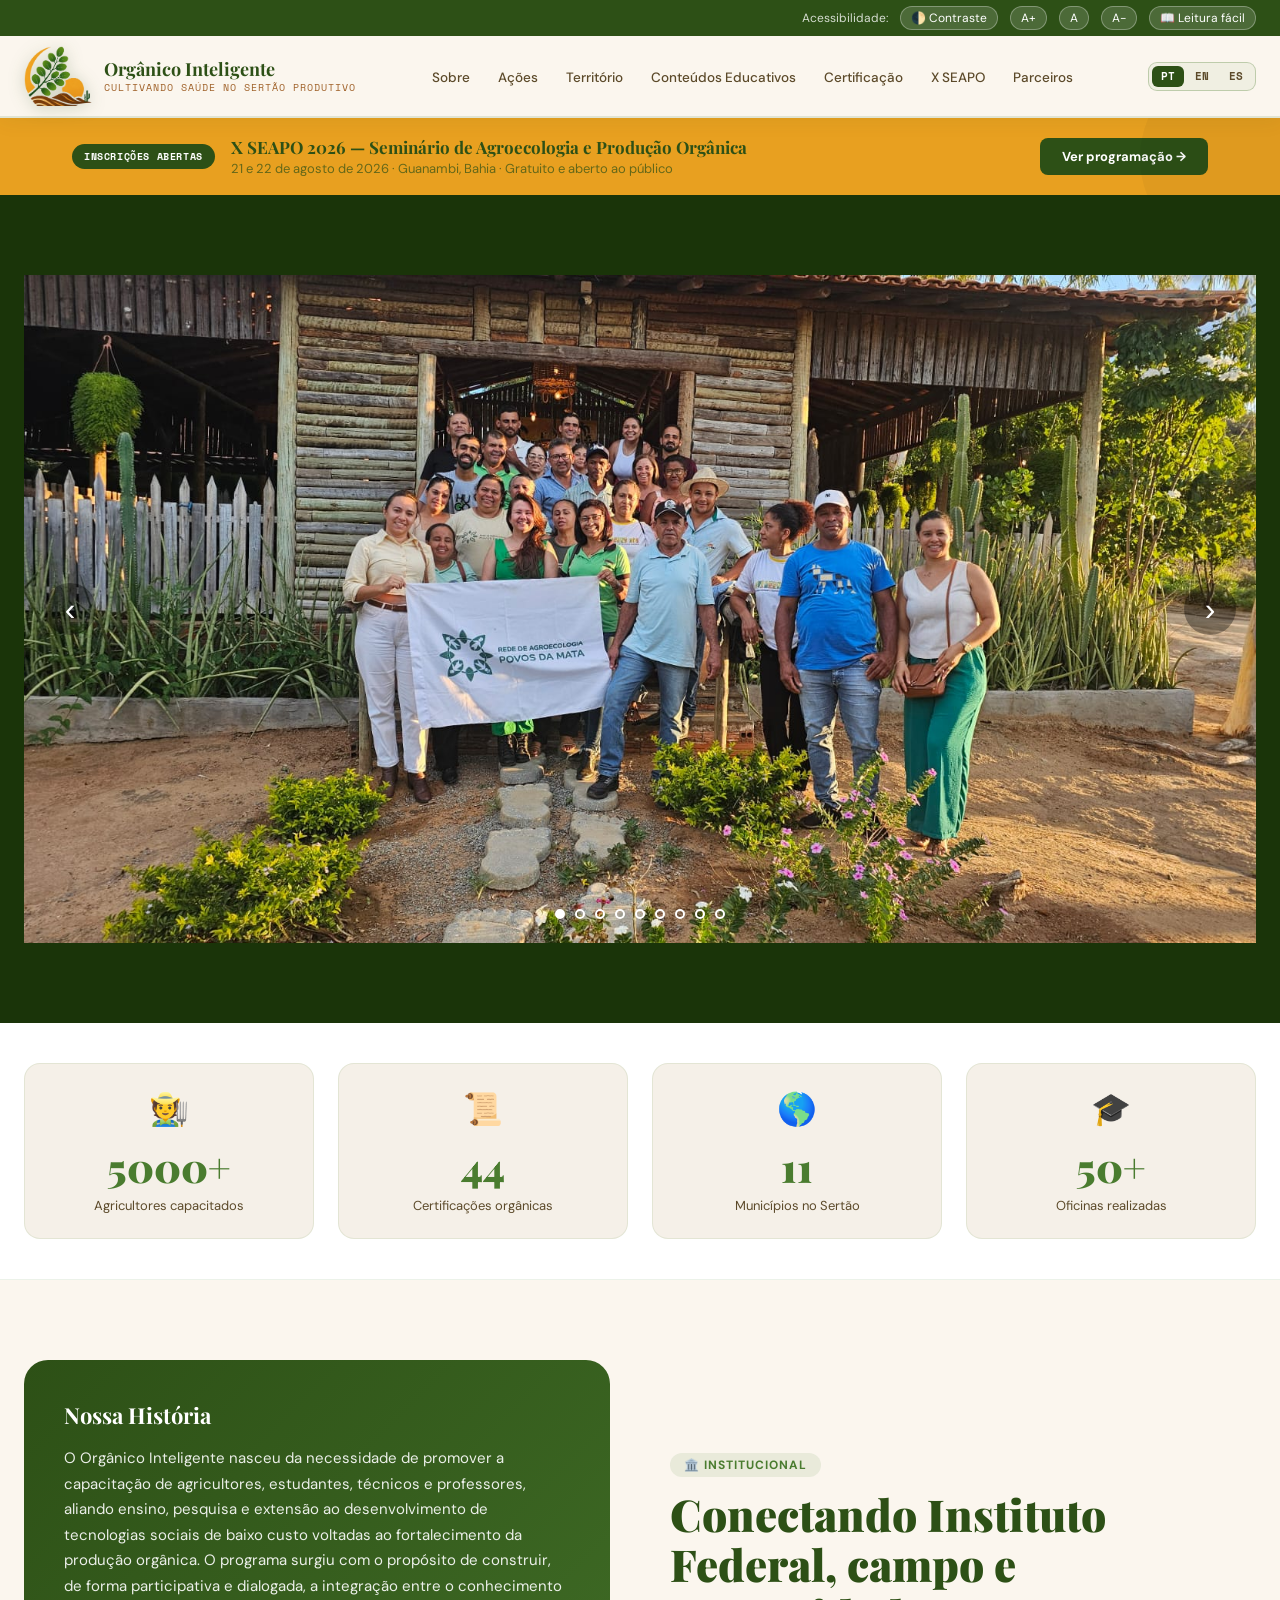
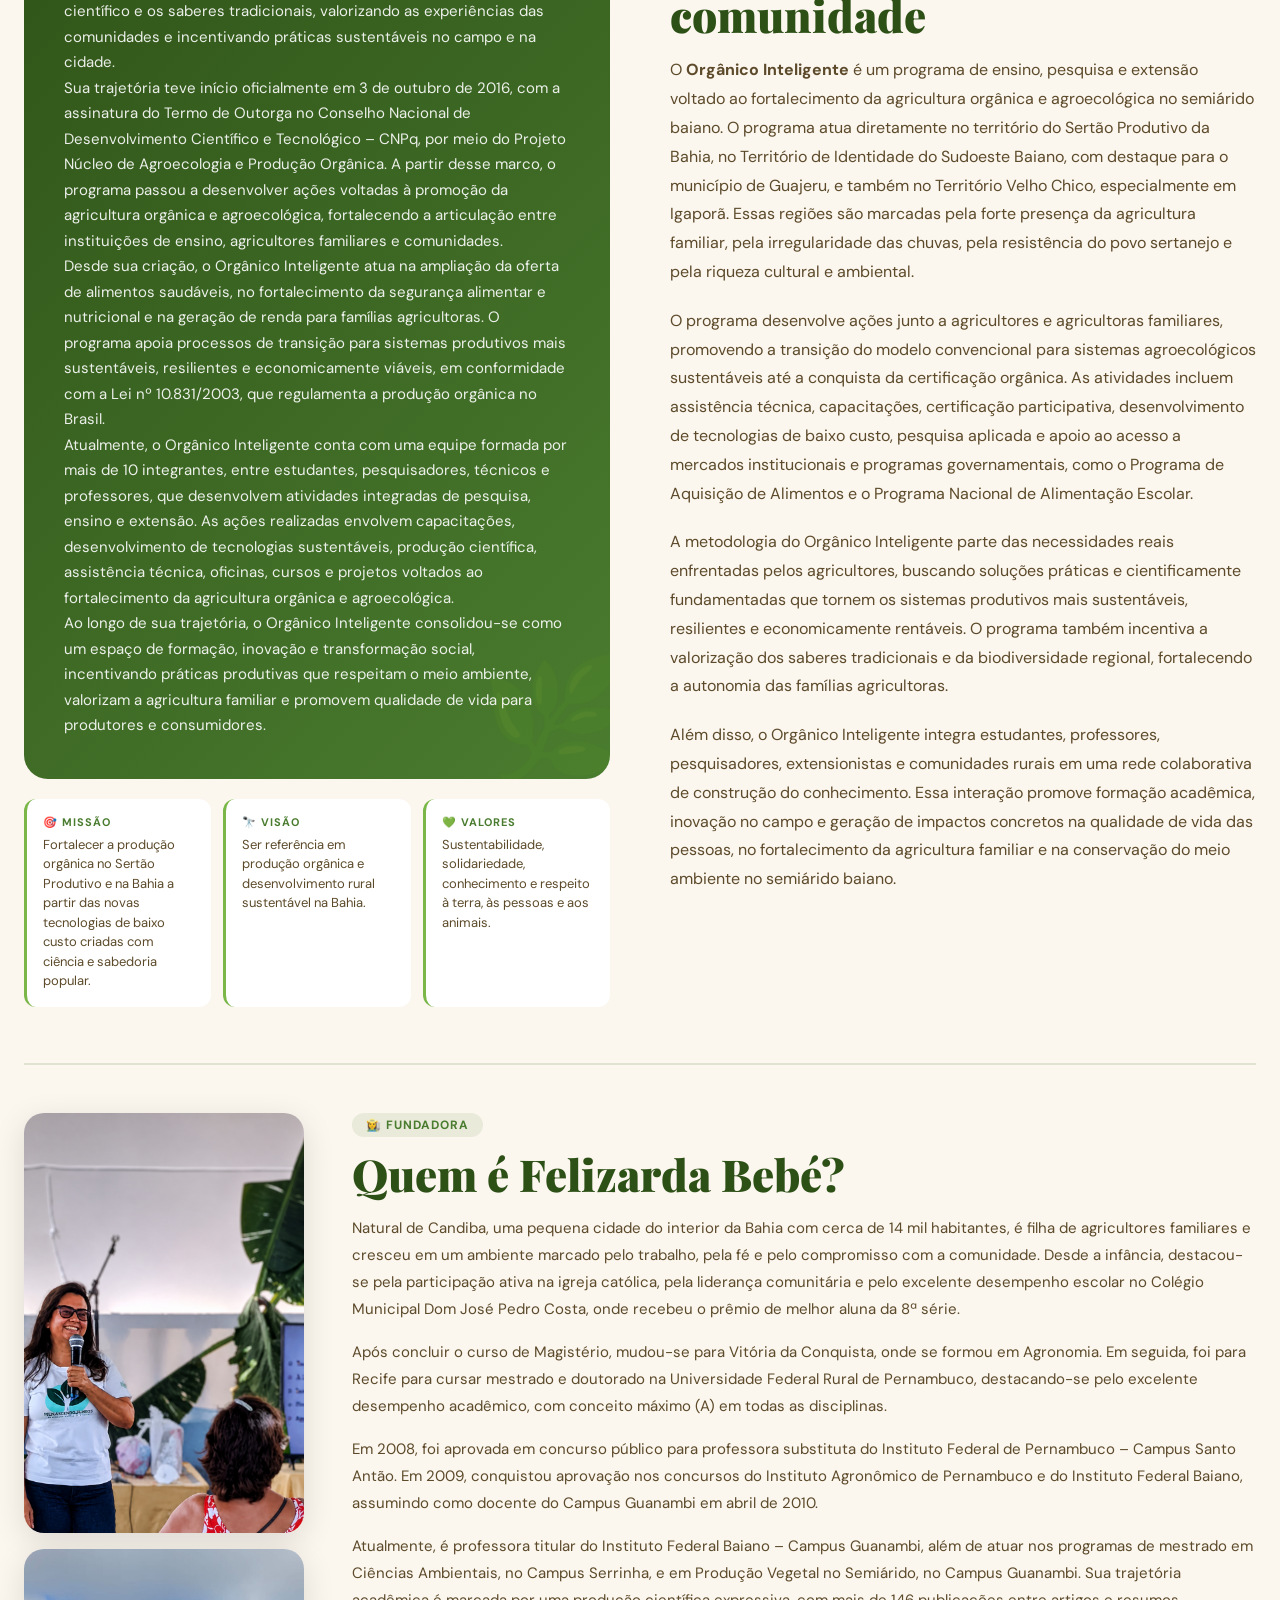
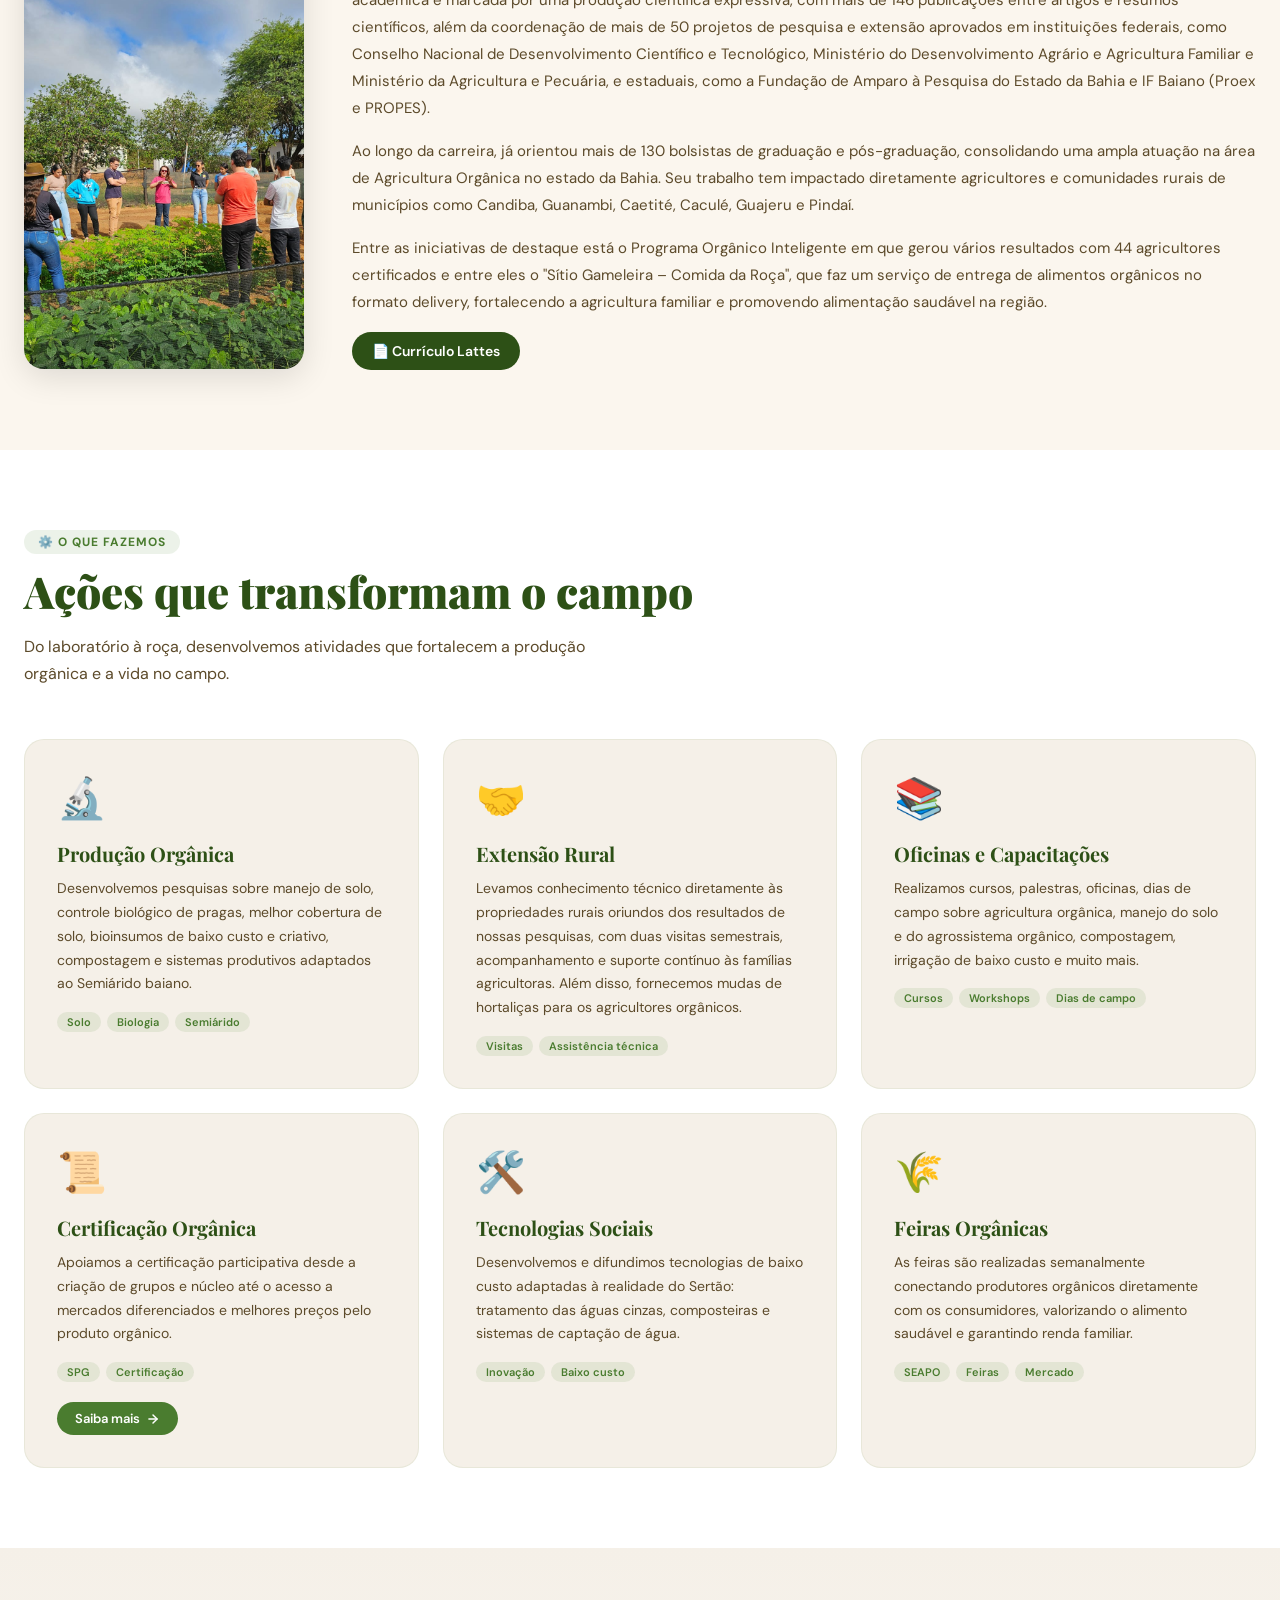
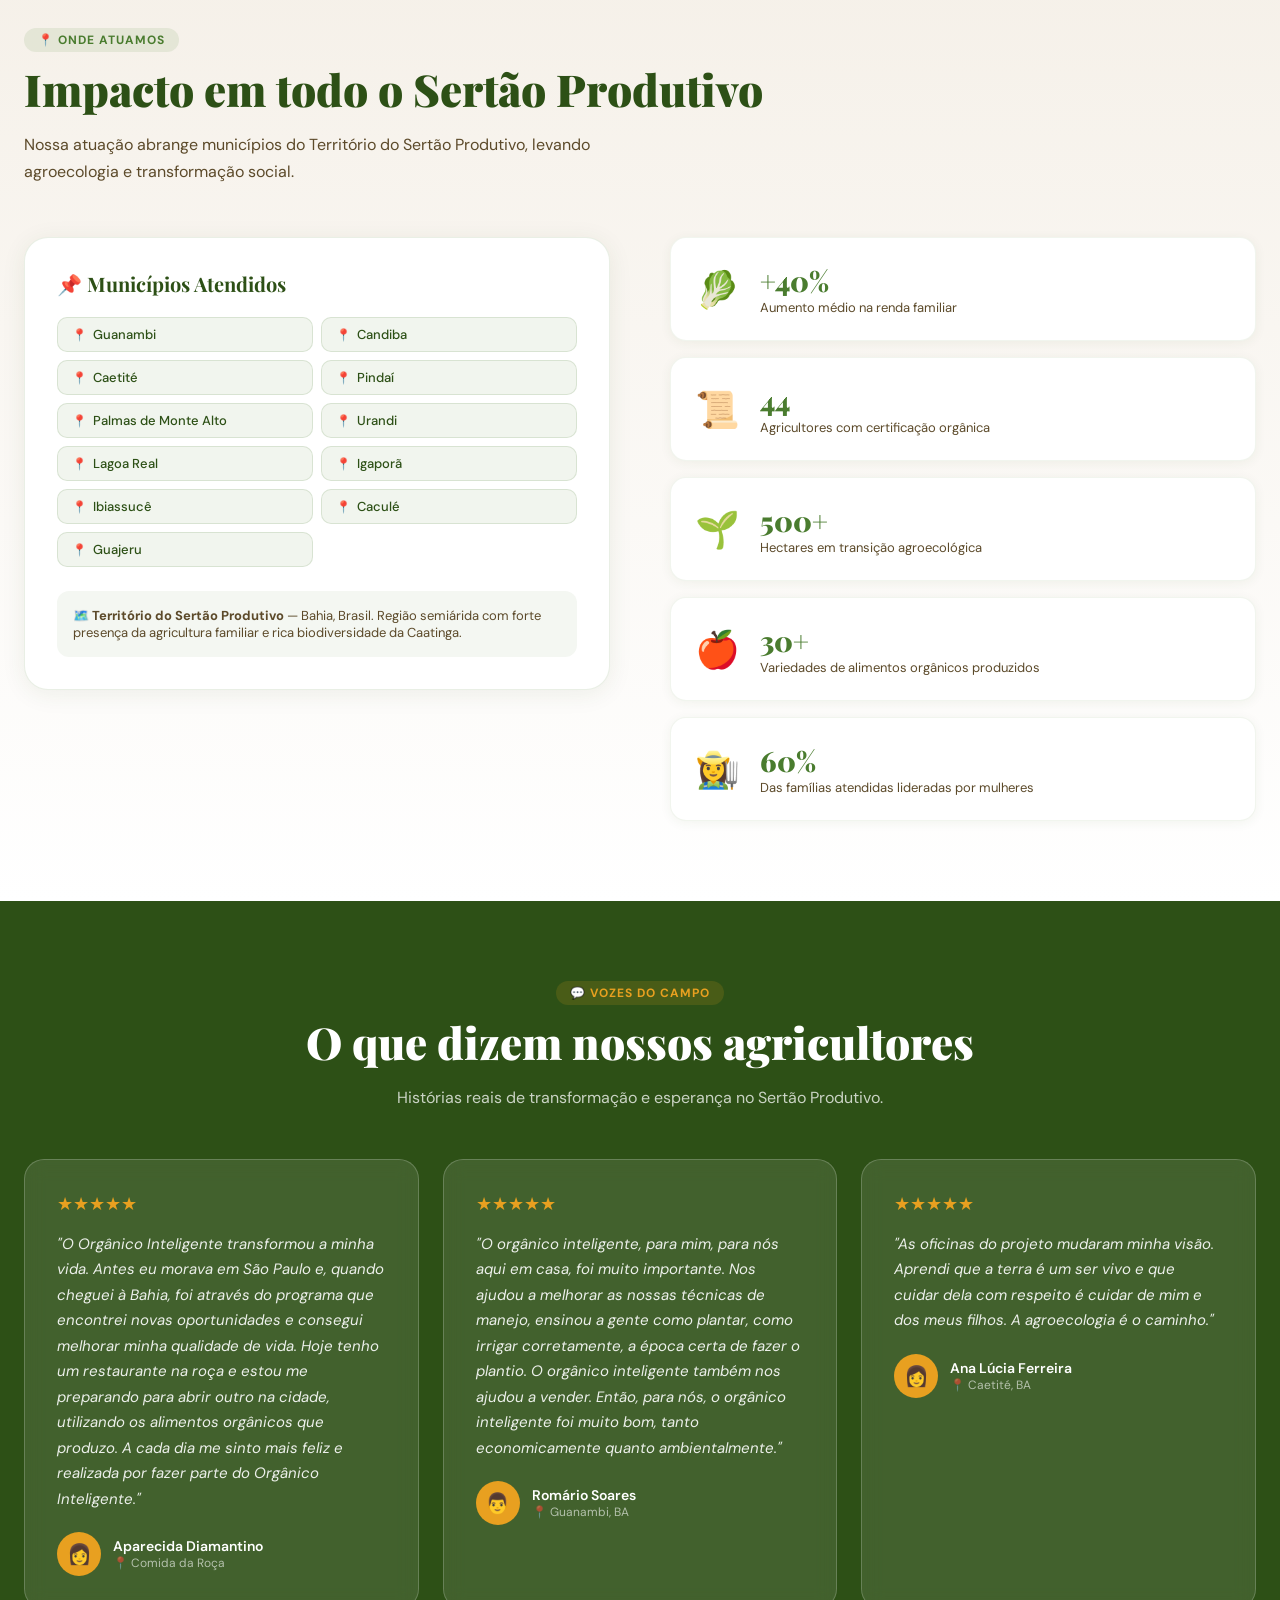
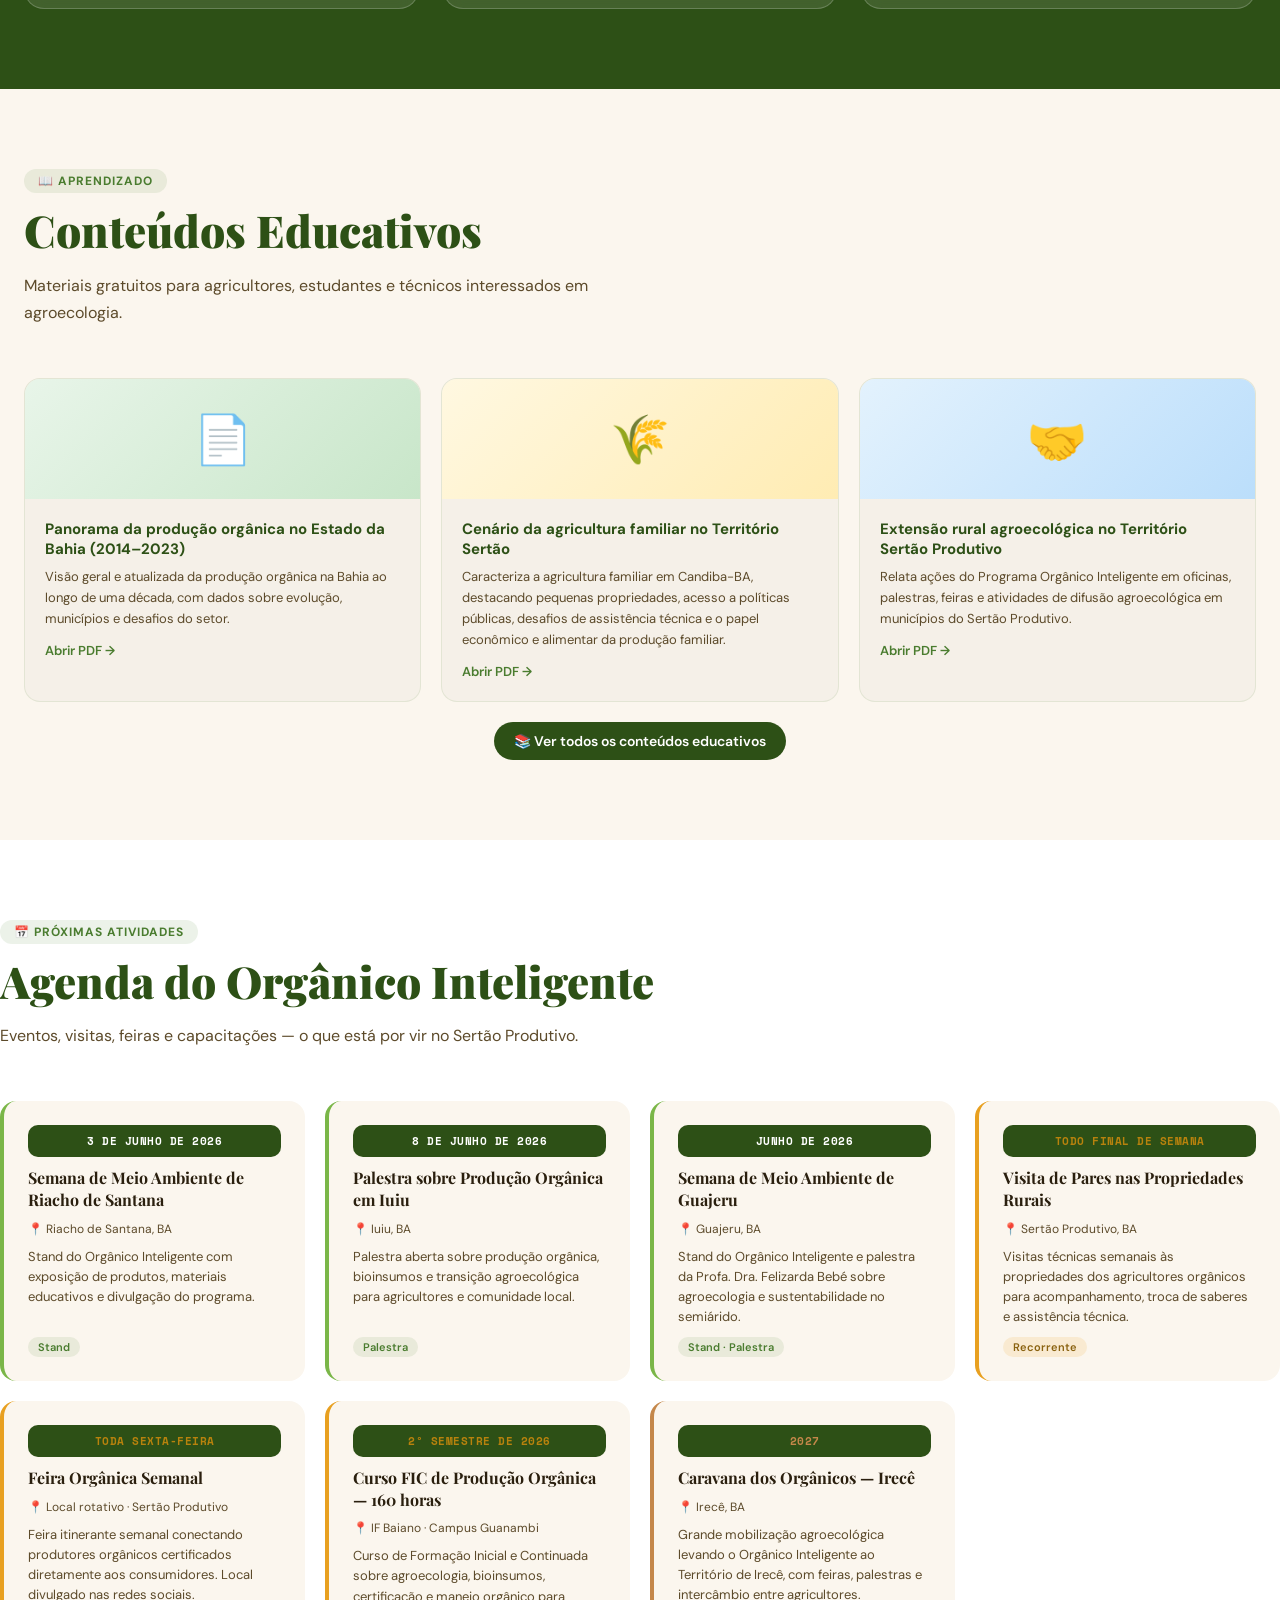
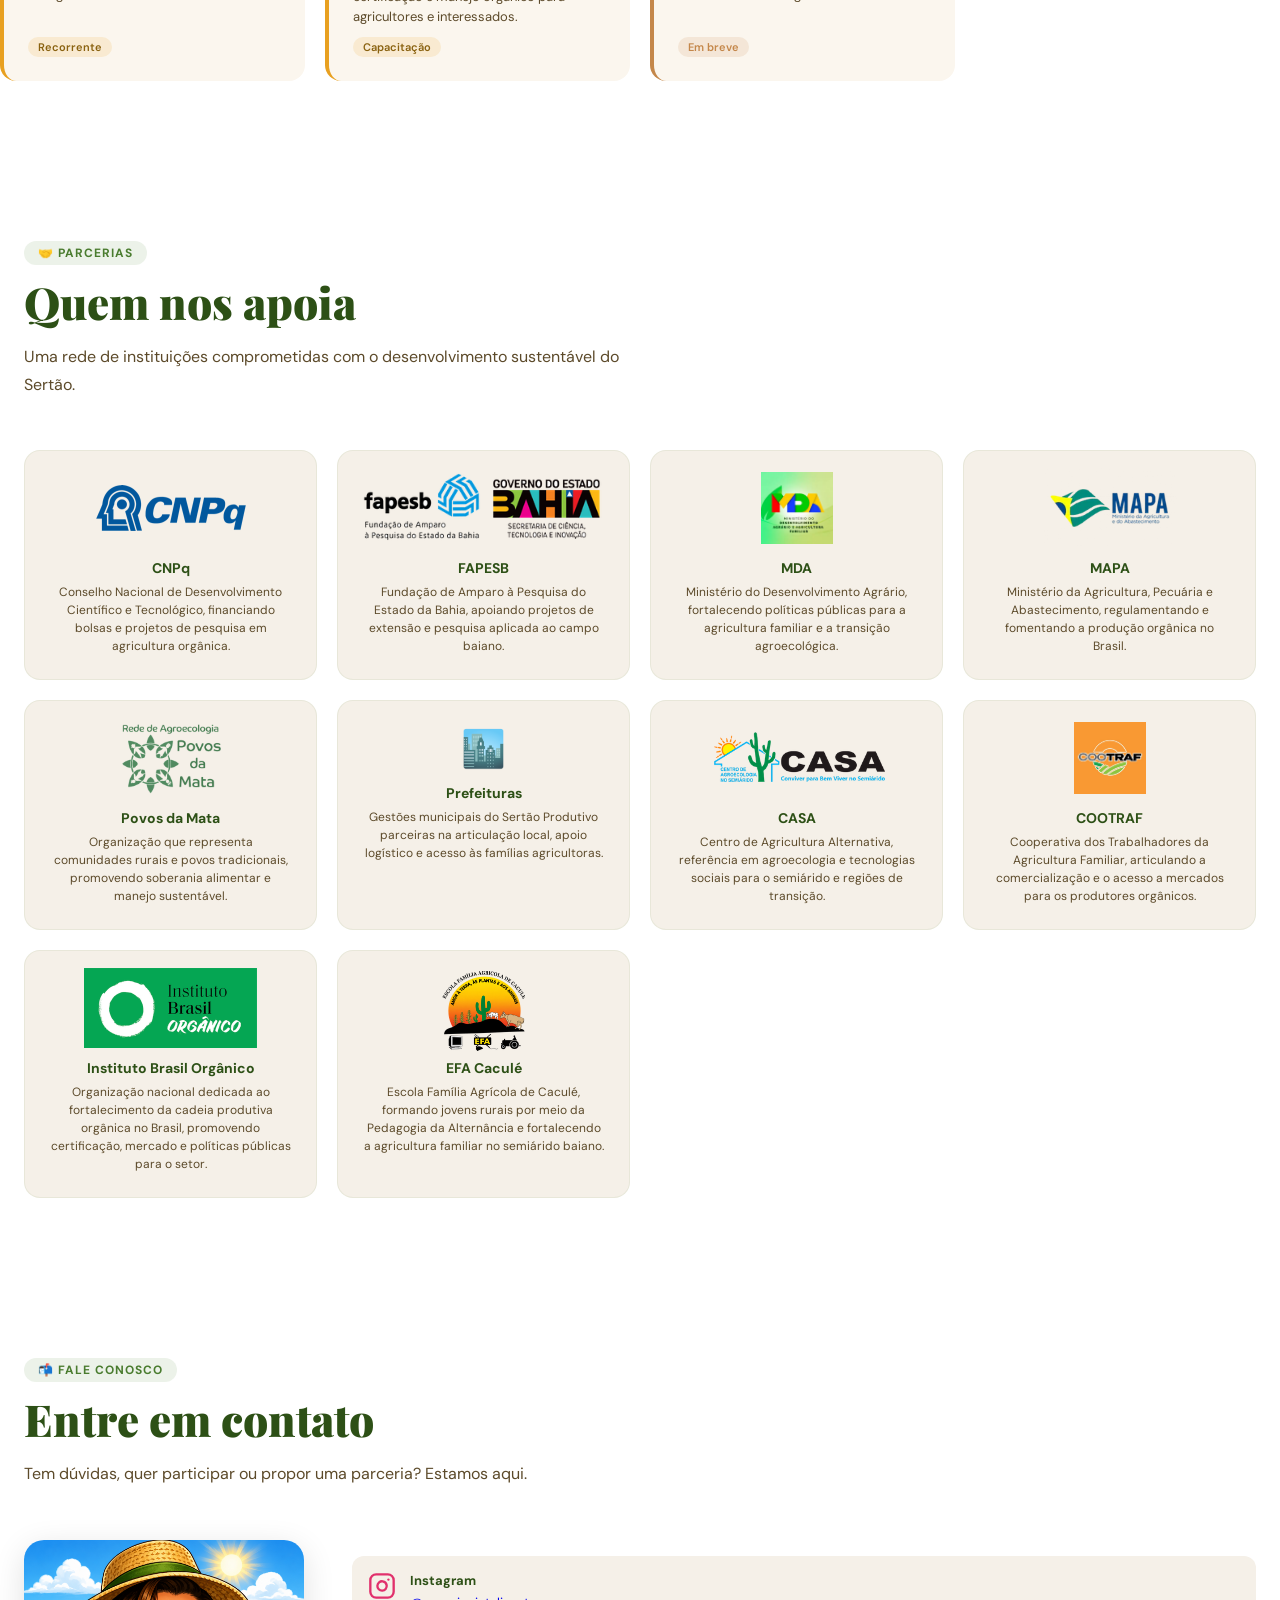
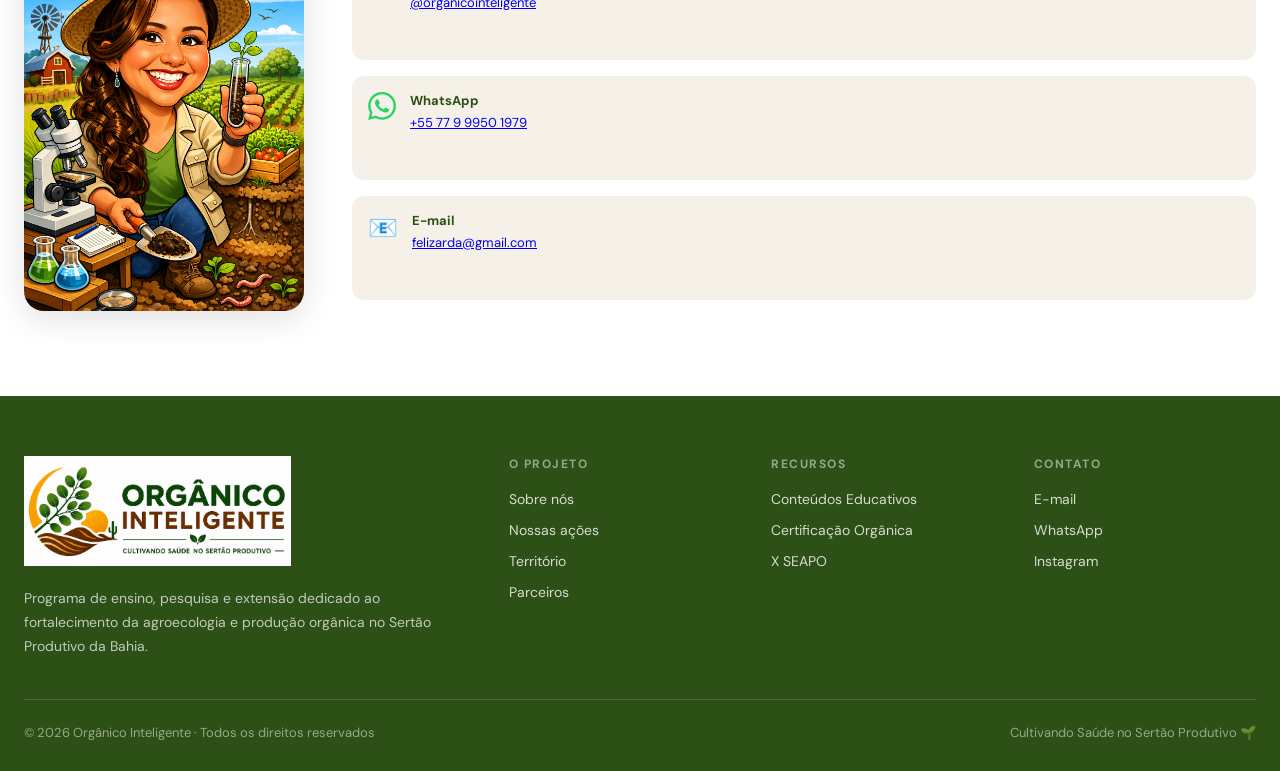
==== commit 379e1298: "site: adiciona espanhol (ES) como terceiro idioma em todo o site Implementa a Fase A-D do plano de i" ====
--- a/index.html
+++ b/index.html
@@ -25,25 +25,26 @@
   <link rel="canonical" href="https://organicointeligente.com.br/">
   <link rel="alternate" hreflang="pt-BR" href="https://organicointeligente.com.br/">
   <link rel="alternate" hreflang="en" href="https://organicointeligente.com.br/?lang=en">
+  <link rel="alternate" hreflang="es" href="https://organicointeligente.com.br/?lang=es">
   <link rel="alternate" hreflang="x-default" href="https://organicointeligente.com.br/">
   <!-- Open Graph -->
   <meta property="og:type" content="website">
   <meta property="og:url" content="https://organicointeligente.com.br/">
   <meta property="og:site_name" content="Orgânico Inteligente">
   <meta property="og:locale" content="pt_BR">
-  <meta property="og:title" content="Orgânico Inteligente – Cultivando Saúde no Sertão Produtivo">
-  <meta property="og:description" content="Programa de ensino, pesquisa e extensão dedicado à agroecologia e produção orgânica no Sertão Produtivo da Bahia. Mais de 5000 agricultores capacitados e 44 certificações orgânicas emitidas.">
+  <meta property="og:title" content="Orgânico Inteligente – Cultivando Saúde no Sertão Produtivo" data-i18n-content="index.page_title">
+  <meta property="og:description" content="Programa de ensino, pesquisa e extensão dedicado à agroecologia e produção orgânica no Sertão Produtivo da Bahia. Mais de 5000 agricultores capacitados e 44 certificações orgânicas emitidas." data-i18n-content="index.og_desc">
   <meta property="og:image" content="https://organicointeligente.com.br/assets/images/slideshow/img0.jpeg">
   <meta property="og:image:width" content="1600">
   <meta property="og:image:height" content="900">
   <!-- Twitter Card -->
   <meta name="twitter:card" content="summary_large_image">
-  <meta name="twitter:title" content="Orgânico Inteligente – Cultivando Saúde no Sertão Produtivo">
-  <meta name="twitter:description" content="Programa de agroecologia e produção orgânica no Sertão Produtivo da Bahia.">
+  <meta name="twitter:title" content="Orgânico Inteligente – Cultivando Saúde no Sertão Produtivo" data-i18n-content="index.page_title">
+  <meta name="twitter:description" content="Programa de agroecologia e produção orgânica no Sertão Produtivo da Bahia." data-i18n-content="index.twitter_desc">
   <meta name="twitter:image" content="https://organicointeligente.com.br/assets/images/slideshow/img0.jpeg">
   <title>Orgânico Inteligente – Cultivando Saúde no Sertão Produtivo</title>
   <!-- JSON-LD: Organização -->
-  <script type="application/ld+json">
+  <script type="application/ld+json" id="org-jsonld" data-i18n-json="description:index.org_json_desc;contactType:index.org_contact_type">
   {
     "@context": "https://schema.org",
     "@type": "Organization",
@@ -76,12 +77,14 @@
   }
   </script>
   <link href="https://fonts.googleapis.com/css2?family=Playfair+Display:wght@700;900&family=DM+Sans:wght@300;400;500;600&family=Space+Mono:wght@400;700&display=swap" rel="stylesheet">
-  <link rel="stylesheet" href="assets/css/style.css?v=202608030914">
+  <link rel="stylesheet" href="assets/css/style.css?v=202608112002">
   <style>
-    .nav-lang-toggle{background:none;border:1px solid rgba(74,124,47,.3);color:var(--texto-suave);font-family:'Space Mono',monospace;font-size:12px;padding:4px 10px;border-radius:8px;cursor:pointer;transition:.2s;display:flex;align-items:center;gap:2px;white-space:nowrap;flex-shrink:0;}
-    .nav-lang-toggle:hover{background:rgba(74,124,47,.1);color:var(--verde);}
+    .nav-lang-toggle{display:flex;align-items:center;gap:2px;background:rgba(74,124,47,.06);border:1px solid rgba(74,124,47,.3);border-radius:9px;padding:3px;flex-shrink:0;}
+    .nav-lang-toggle .lang-opt{background:none;border:0;font-family:'Space Mono',monospace;font-size:11px;font-weight:700;color:var(--texto-suave);padding:5px 9px;border-radius:6px;cursor:pointer;transition:.15s;line-height:1;}
+    .nav-lang-toggle .lang-opt:hover{color:var(--verde);}
+    .nav-lang-toggle .lang-opt[aria-current="true"]{background:var(--verde);color:#fff;}
   </style>
-  <script src="assets/js/i18n.js?v=202608030914"></script>
+  <script src="assets/js/i18n.js?v=202608112002"></script>
 </head>
 <body id="topo" data-i18n-title="index.page_title">
 
@@ -114,16 +117,14 @@
 
     <ul class="nav-links" id="nav-links" role="menubar"></ul>
 
-    <button class="nav-lang-toggle" id="lang-toggle" onclick="toggleLang()"
-            aria-label="Mudar para inglês"
-            data-i18n-attr="aria-label:lang.toggle_aria">
-      <span class="lang-pt" aria-hidden="true">PT</span>
-      <span class="lang-sep" aria-hidden="true"> | </span>
-      <span class="lang-en" aria-hidden="true">EN</span>
-    </button>
+    <div class="nav-lang-toggle" role="group" data-i18n-attr="aria-label:lang.toggle_aria" aria-label="Selecionar idioma">
+      <button type="button" class="lang-opt" data-lang="pt" onclick="setLang('pt')" data-i18n-attr="aria-label:lang.pt_label" aria-label="Português">PT</button>
+      <button type="button" class="lang-opt" data-lang="en" onclick="setLang('en')" data-i18n-attr="aria-label:lang.en_label" aria-label="English">EN</button>
+      <button type="button" class="lang-opt" data-lang="es" onclick="setLang('es')" data-i18n-attr="aria-label:lang.es_label" aria-label="Español">ES</button>
+    </div>
   </div>
 </nav>
-<script src="assets/js/nav.js?v=202608030914"></script>
+<script src="assets/js/nav.js?v=202608112002"></script>
 
 <main id="main-content">
 
@@ -145,15 +146,15 @@
 <section class="hero" data-i18n-attr="aria-label:index.hero_aria" aria-label="Galeria de imagens do projeto">
   <div class="slideshow" id="heroSlideshow">
 
-    <div class="slide active"><img src="assets/images/slideshow/img0.jpeg" alt="Orgânico Inteligente – campo e agricultores, imagem 1"></div>
-    <div class="slide"><img src="assets/images/slideshow/img2.jpeg" alt="Orgânico Inteligente – campo e agricultores, imagem 2"></div>
-    <div class="slide"><img src="assets/images/slideshow/img3.jpeg" alt="Orgânico Inteligente – campo e agricultores, imagem 3"></div>
-    <div class="slide"><img src="assets/images/slideshow/img4.jpeg" alt="Orgânico Inteligente – campo e agricultores, imagem 4"></div>
-    <div class="slide"><img src="assets/images/slideshow/img5.jpeg" alt="Orgânico Inteligente – campo e agricultores, imagem 5"></div>
-    <div class="slide"><img src="assets/images/slideshow/img6.jpg"  alt="Orgânico Inteligente – campo e agricultores, imagem 6"></div>
-    <div class="slide"><img src="assets/images/slideshow/img7.jpg"  alt="Orgânico Inteligente – campo e agricultores, imagem 7"></div>
-    <div class="slide"><img src="assets/images/slideshow/img8.jpeg" alt="Orgânico Inteligente – campo e agricultores, imagem 8"></div>
-    <div class="slide"><img src="assets/images/slideshow/img9.jpeg" alt="Orgânico Inteligente – campo e agricultores, imagem 9"></div>
+    <div class="slide active"><img src="assets/images/slideshow/img0.jpeg" alt="Orgânico Inteligente – campo e agricultores, imagem 1" data-i18n-attr="alt:index.slide1_alt"></div>
+    <div class="slide"><img src="assets/images/slideshow/img2.jpeg" alt="Orgânico Inteligente – campo e agricultores, imagem 2" data-i18n-attr="alt:index.slide2_alt"></div>
+    <div class="slide"><img src="assets/images/slideshow/img3.jpeg" alt="Orgânico Inteligente – campo e agricultores, imagem 3" data-i18n-attr="alt:index.slide3_alt"></div>
+    <div class="slide"><img src="assets/images/slideshow/img4.jpeg" alt="Orgânico Inteligente – campo e agricultores, imagem 4" data-i18n-attr="alt:index.slide4_alt"></div>
+    <div class="slide"><img src="assets/images/slideshow/img5.jpeg" alt="Orgânico Inteligente – campo e agricultores, imagem 5" data-i18n-attr="alt:index.slide5_alt"></div>
+    <div class="slide"><img src="assets/images/slideshow/img6.jpg"  alt="Orgânico Inteligente – campo e agricultores, imagem 6" data-i18n-attr="alt:index.slide6_alt"></div>
+    <div class="slide"><img src="assets/images/slideshow/img7.jpg"  alt="Orgânico Inteligente – campo e agricultores, imagem 7" data-i18n-attr="alt:index.slide7_alt"></div>
+    <div class="slide"><img src="assets/images/slideshow/img8.jpeg" alt="Orgânico Inteligente – campo e agricultores, imagem 8" data-i18n-attr="alt:index.slide8_alt"></div>
+    <div class="slide"><img src="assets/images/slideshow/img9.jpeg" alt="Orgânico Inteligente – campo e agricultores, imagem 9" data-i18n-attr="alt:index.slide9_alt"></div>
 
     <button class="slide-btn slide-prev" data-i18n-attr="aria-label:index.slide_prev_aria" aria-label="Imagem anterior">&#8249;</button>
     <button class="slide-btn slide-next" data-i18n-attr="aria-label:index.slide_next_aria" aria-label="Próxima imagem">&#8250;</button>
@@ -242,8 +243,8 @@
     <!-- Quem é Felizarda Bebé? -->
     <div class="sobre-fundadora reveal">
       <div class="fundadora-img">
-        <img src="assets/images/profaFelizarda2.png" alt="Professora Felizarda Bebé">
-        <img src="assets/images/profaFelizarda3.jpeg" alt="Professora Felizarda Bebé">
+        <img src="assets/images/profaFelizarda2.png" alt="Professora Felizarda Bebé" data-i18n-attr="alt:index.foto_felizarda_alt">
+        <img src="assets/images/profaFelizarda3.jpeg" alt="Professora Felizarda Bebé" data-i18n-attr="alt:index.foto_felizarda_alt">
       </div>
       <div class="fundadora-texto">
         <div class="section-tag" data-i18n="index.fundadora_tag">👩‍🌾 Fundadora</div>
@@ -654,7 +655,7 @@
 
     <div class="contato-com-foto">
       <div class="contato-foto reveal">
-        <img src="assets/images/DraFeliz.png" alt="Professora Felizarda Bebé">
+        <img src="assets/images/DraFeliz.png" alt="Professora Felizarda Bebé" data-i18n-attr="alt:index.foto_felizarda_alt">
       </div>
       <div class="contato-info reveal reveal-delay-1">
         <div class="contato-items">
@@ -693,12 +694,12 @@
 
 <!-- ===== FOOTER ===== -->
 <footer role="contentinfo" id="site-footer"></footer>
-<script src="assets/js/footer.js?v=202608030914"></script>
+<script src="assets/js/footer.js?v=202608112002"></script>
 
 <!-- Toast notification -->
 <div id="toast" style="position:fixed; bottom:24px; right:24px; background:var(--verde); color:white; padding:16px 24px; border-radius:12px; font-size:14px; font-weight:600; opacity:0; transform:translateY(20px); transition:all 0.3s; z-index:9999; max-width:300px; box-shadow:0 8px 24px rgba(0,0,0,0.2);" role="alert" aria-live="polite"></div>
 
 
-  <script src="assets/js/main.js?v=202608030914"></script>
+  <script src="assets/js/main.js?v=202608112002"></script>
 </body>
 </html>
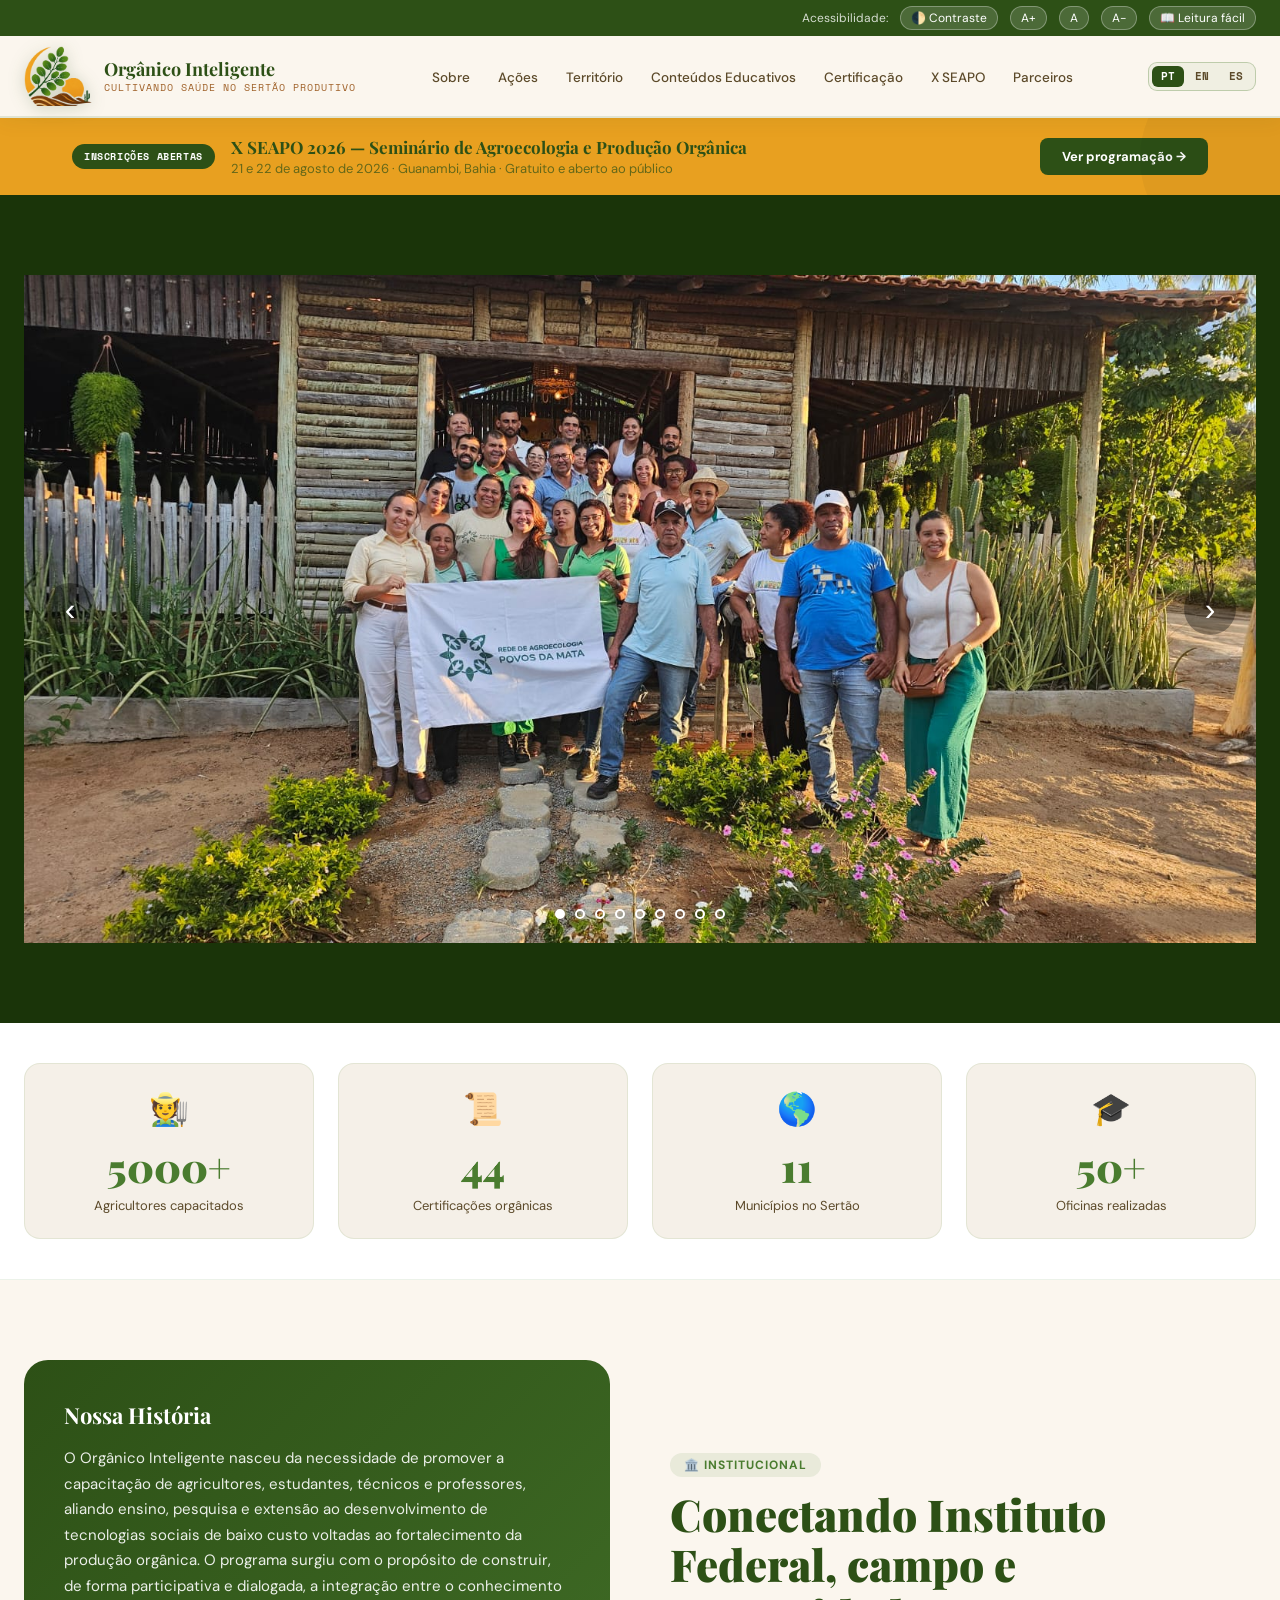
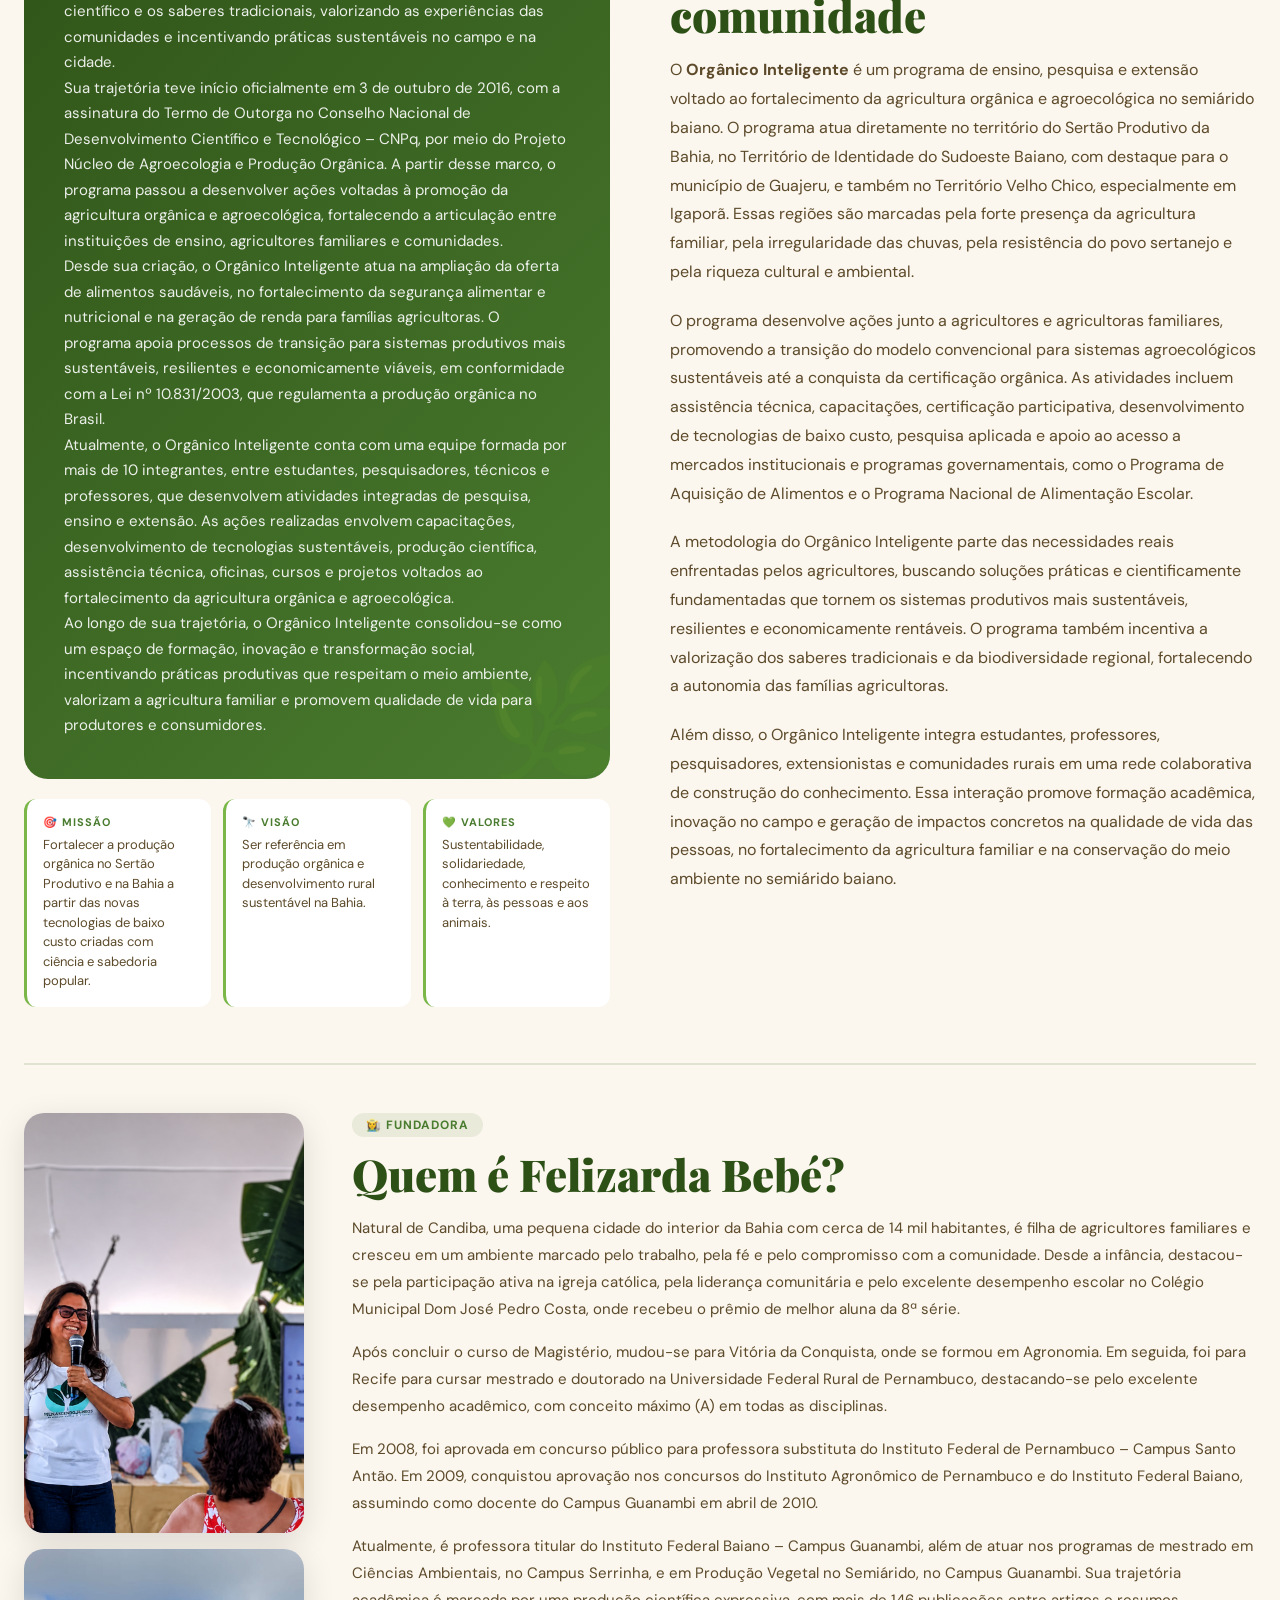
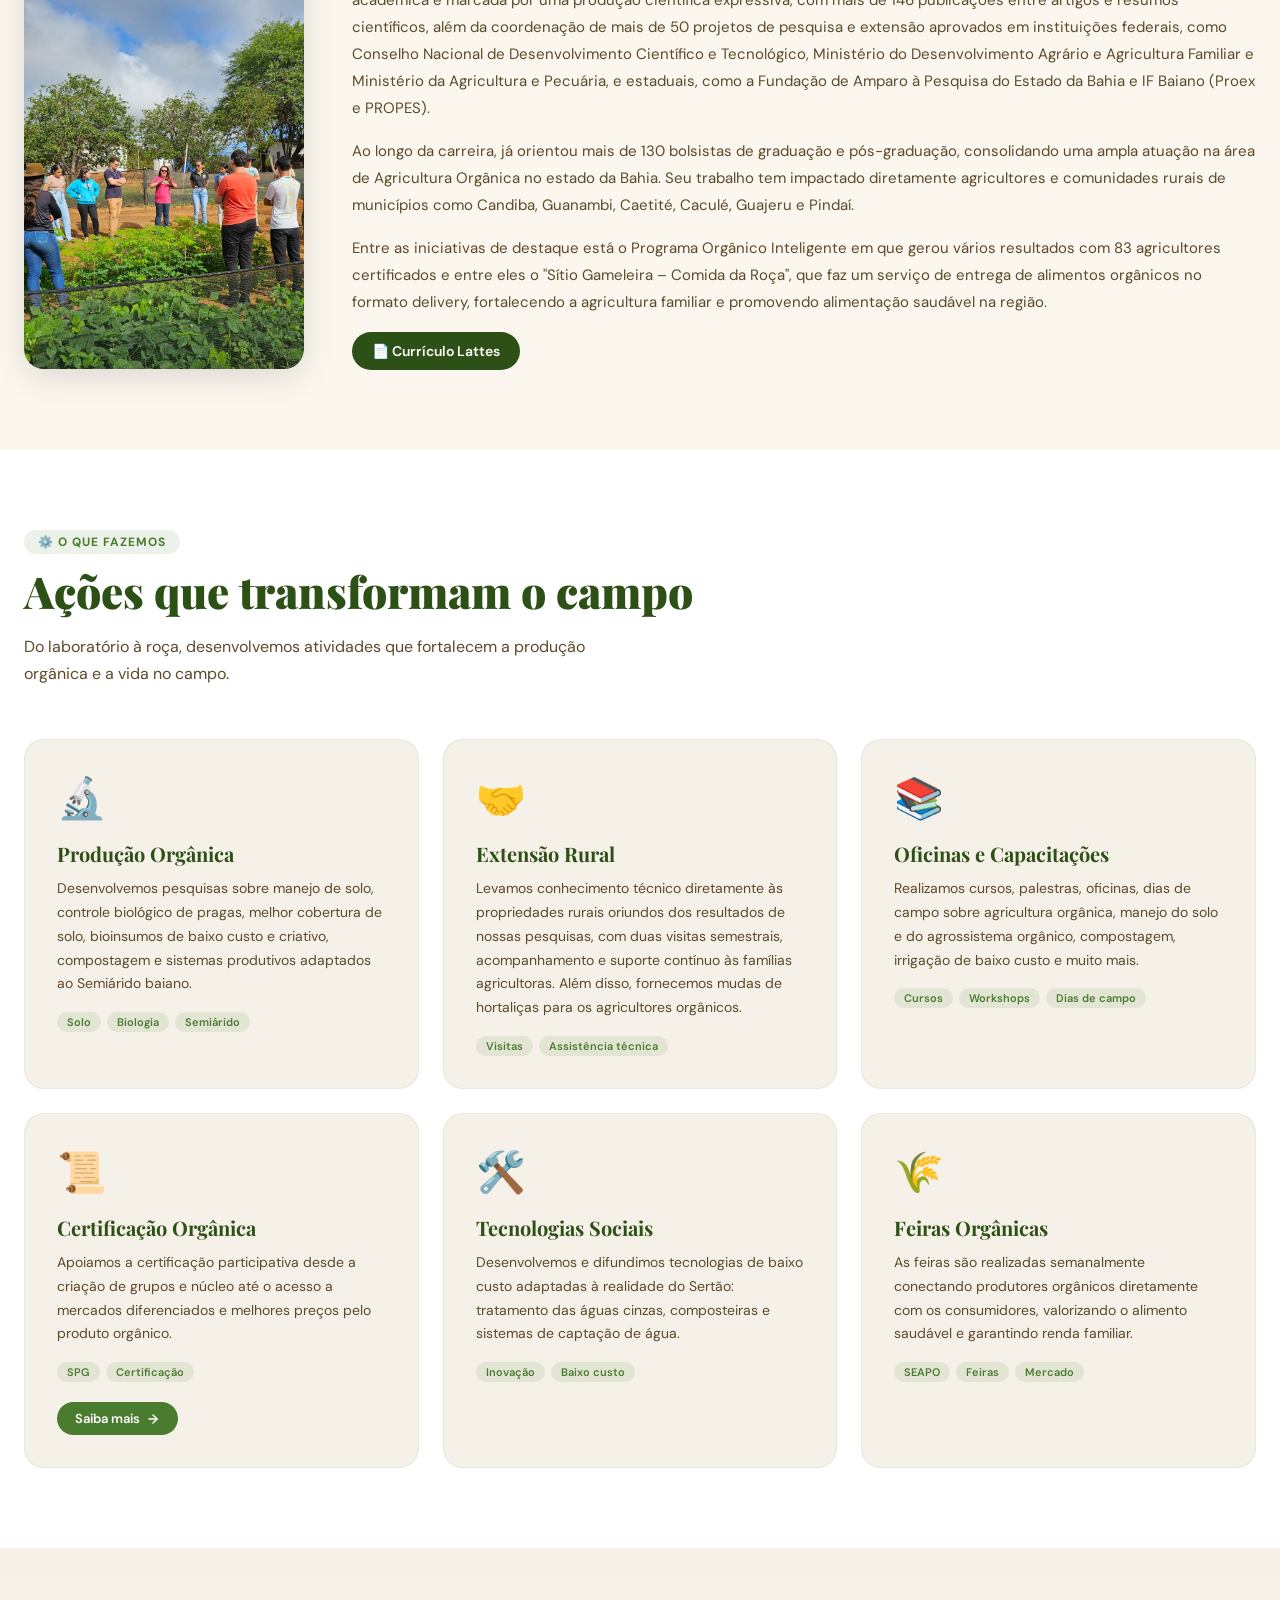
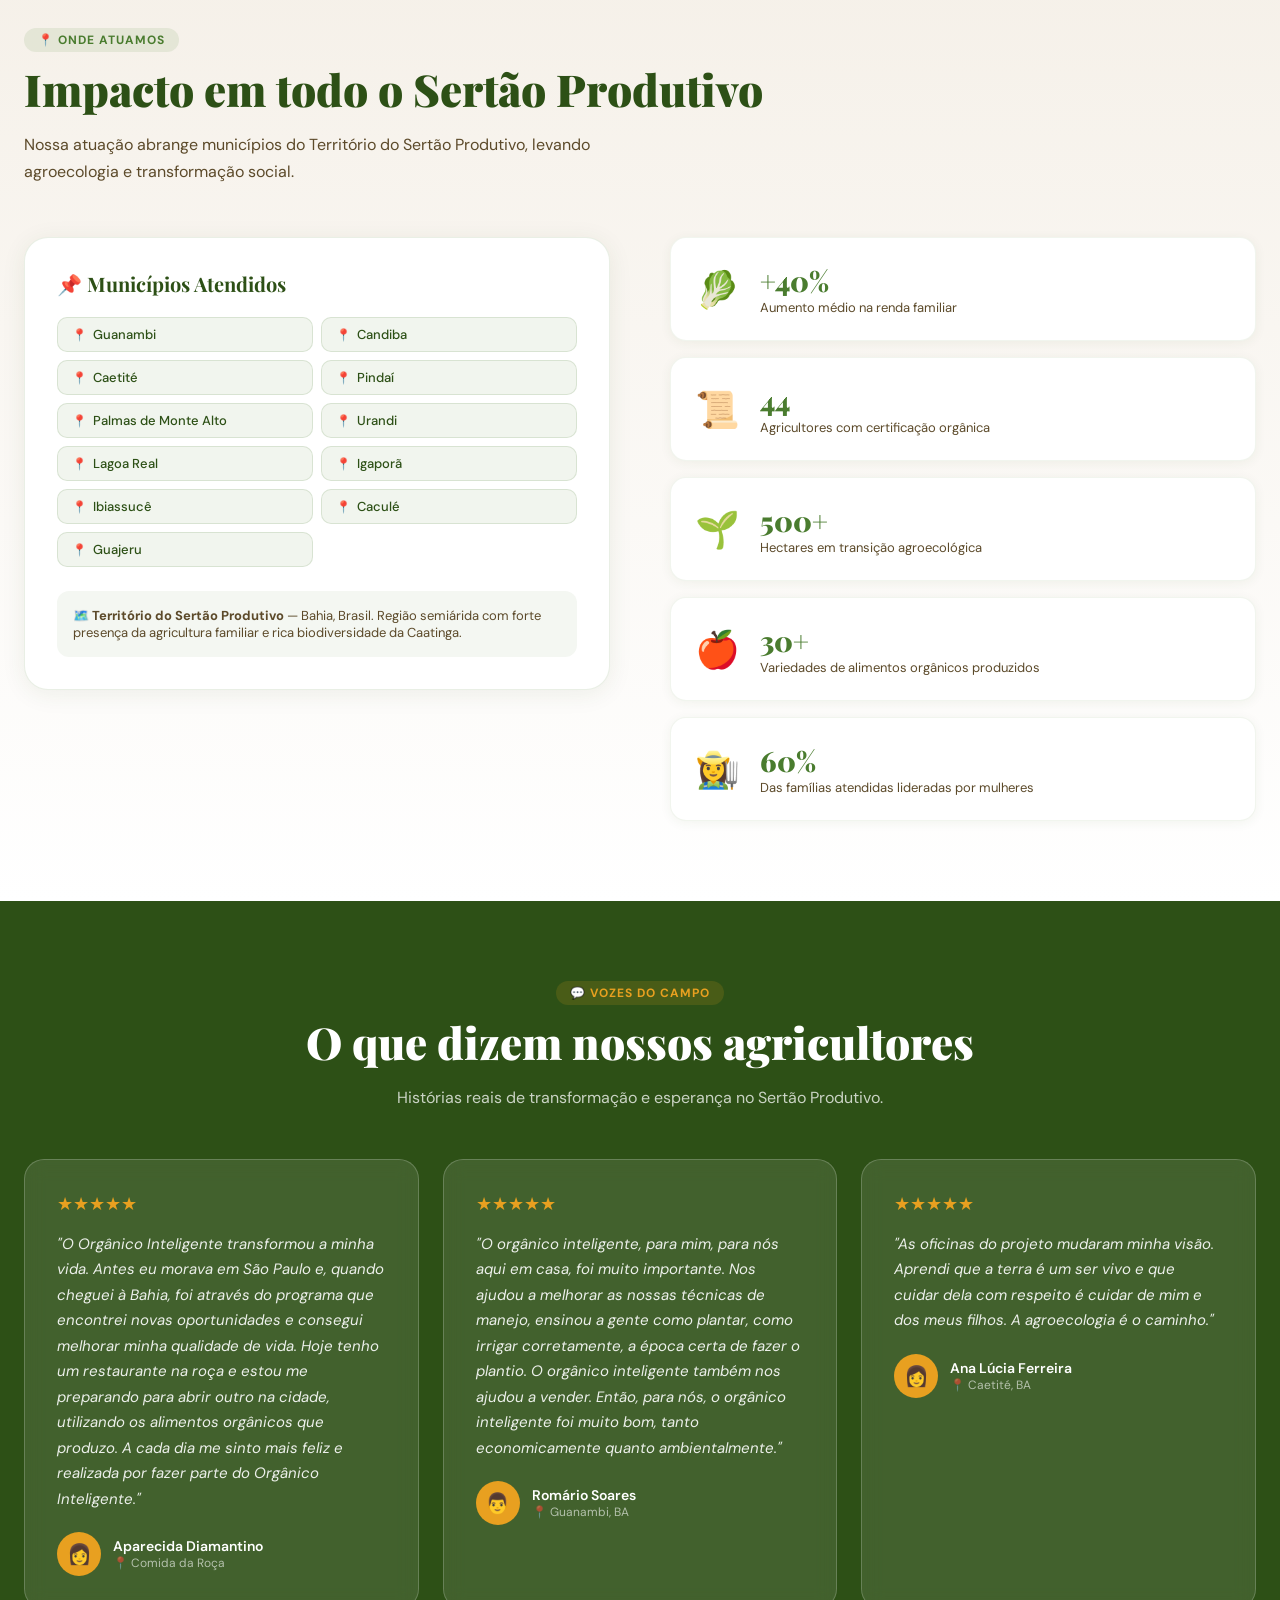
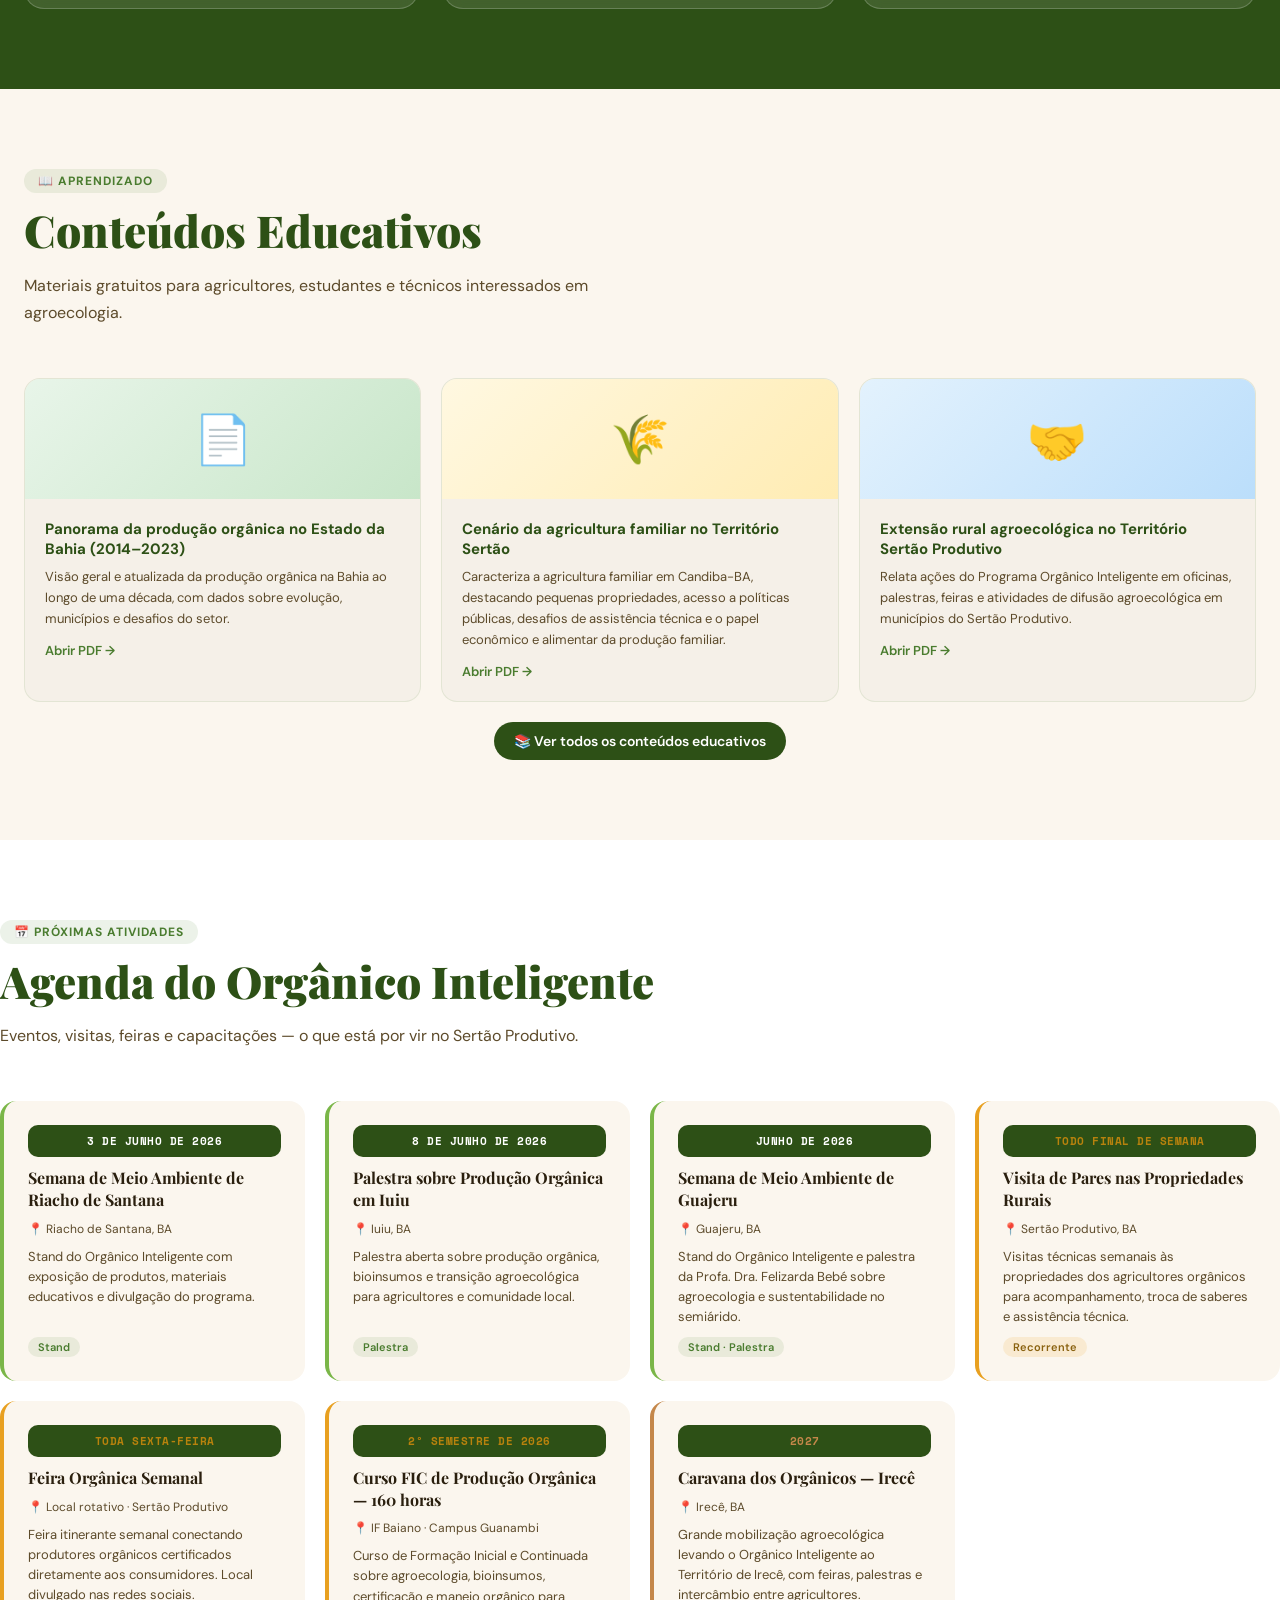
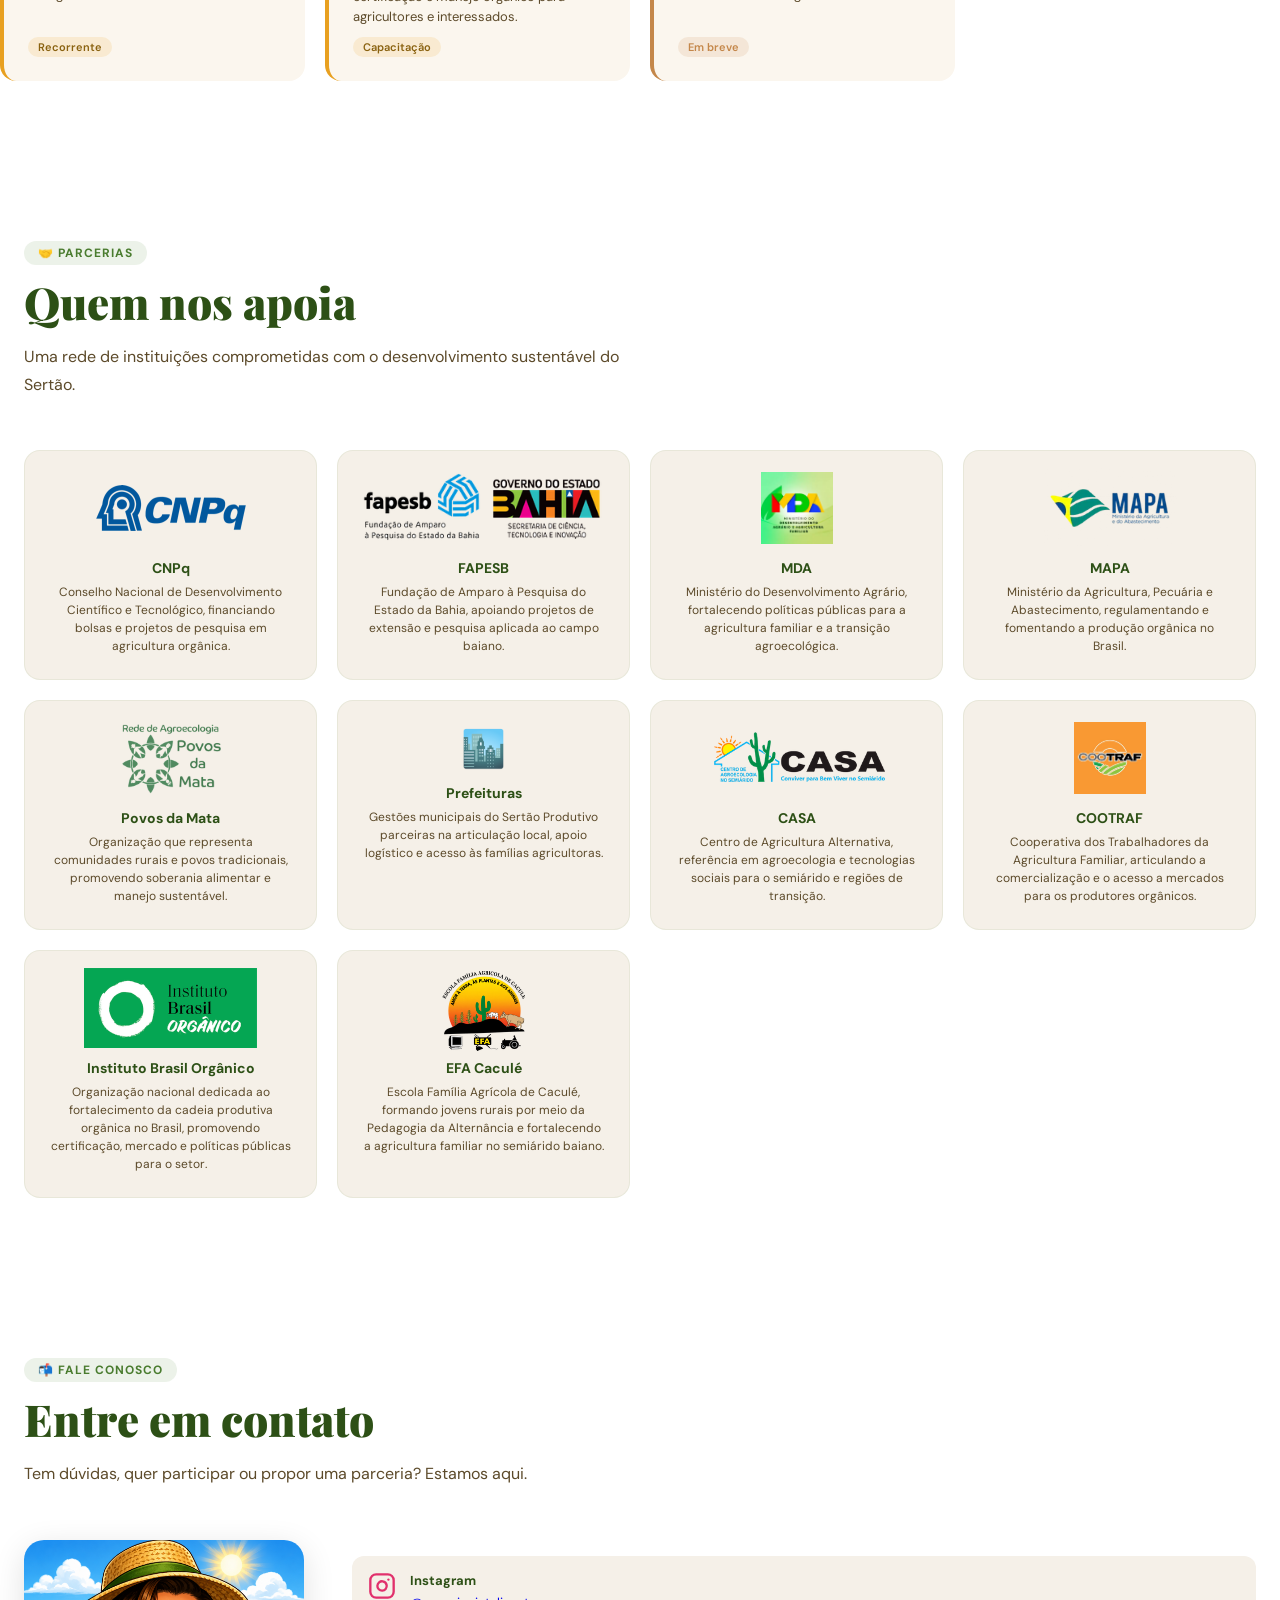
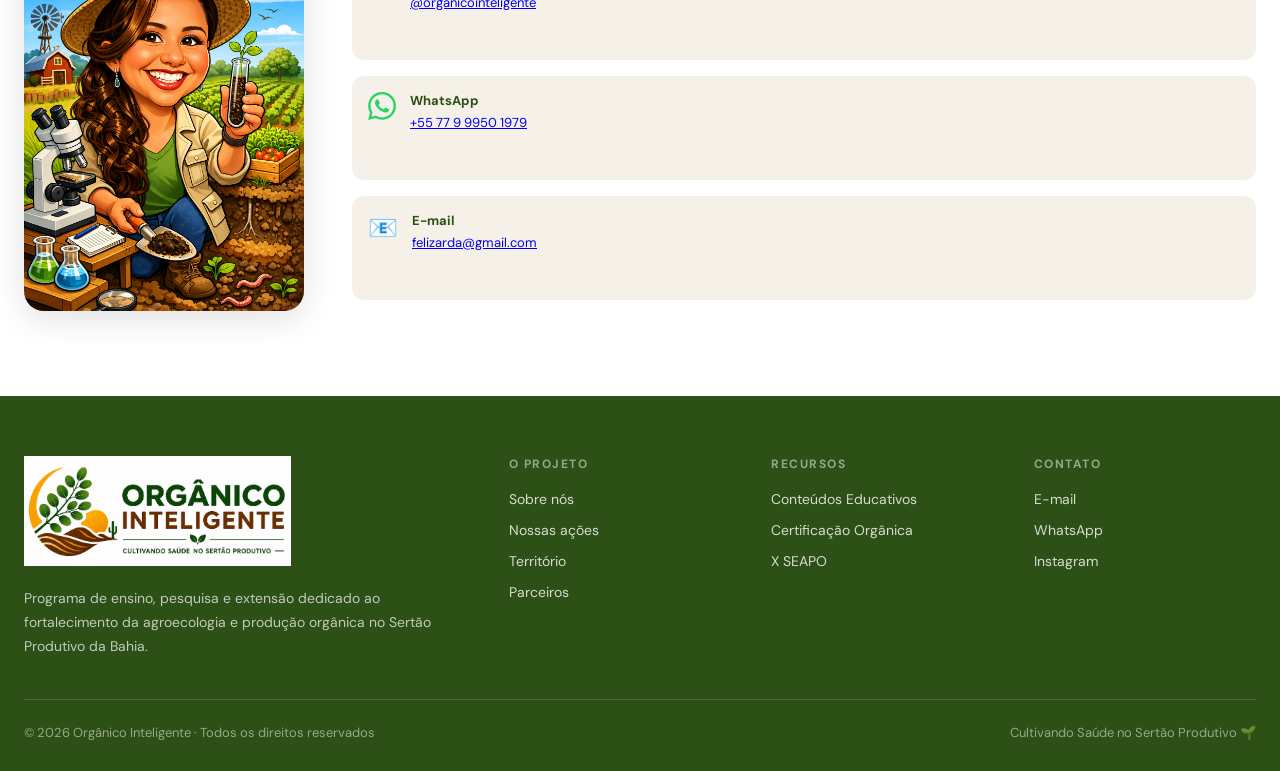
==== commit 29598082: "site: atualiza numero de agricultores certificados para 83" ====
--- a/index.html
+++ b/index.html
@@ -33,7 +33,7 @@
   <meta property="og:site_name" content="Orgânico Inteligente">
   <meta property="og:locale" content="pt_BR">
   <meta property="og:title" content="Orgânico Inteligente – Cultivando Saúde no Sertão Produtivo" data-i18n-content="index.page_title">
-  <meta property="og:description" content="Programa de ensino, pesquisa e extensão dedicado à agroecologia e produção orgânica no Sertão Produtivo da Bahia. Mais de 5000 agricultores capacitados e 44 certificações orgânicas emitidas." data-i18n-content="index.og_desc">
+  <meta property="og:description" content="Programa de ensino, pesquisa e extensão dedicado à agroecologia e produção orgânica no Sertão Produtivo da Bahia. Mais de 5000 agricultores capacitados e 83 certificações orgânicas emitidas." data-i18n-content="index.og_desc">
   <meta property="og:image" content="https://organicointeligente.com.br/assets/images/slideshow/img0.jpeg">
   <meta property="og:image:width" content="1600">
   <meta property="og:image:height" content="900">
@@ -77,14 +77,14 @@
   }
   </script>
   <link href="https://fonts.googleapis.com/css2?family=Playfair+Display:wght@700;900&family=DM+Sans:wght@300;400;500;600&family=Space+Mono:wght@400;700&display=swap" rel="stylesheet">
-  <link rel="stylesheet" href="assets/css/style.css?v=202608112002">
+  <link rel="stylesheet" href="assets/css/style.css?v=202611120930">
   <style>
     .nav-lang-toggle{display:flex;align-items:center;gap:2px;background:rgba(74,124,47,.06);border:1px solid rgba(74,124,47,.3);border-radius:9px;padding:3px;flex-shrink:0;}
     .nav-lang-toggle .lang-opt{background:none;border:0;font-family:'Space Mono',monospace;font-size:11px;font-weight:700;color:var(--texto-suave);padding:5px 9px;border-radius:6px;cursor:pointer;transition:.15s;line-height:1;}
     .nav-lang-toggle .lang-opt:hover{color:var(--verde);}
     .nav-lang-toggle .lang-opt[aria-current="true"]{background:var(--verde);color:#fff;}
   </style>
-  <script src="assets/js/i18n.js?v=202608112002"></script>
+  <script src="assets/js/i18n.js?v=202611120930"></script>
 </head>
 <body id="topo" data-i18n-title="index.page_title">
 
@@ -124,7 +124,7 @@
     </div>
   </div>
 </nav>
-<script src="assets/js/nav.js?v=202608112002"></script>
+<script src="assets/js/nav.js?v=202611120930"></script>
 
 <main id="main-content">
 
@@ -254,7 +254,7 @@
         <p data-i18n="index.fundadora_p3">Em 2008, foi aprovada em concurso público para professora substituta do Instituto Federal de Pernambuco – Campus Santo Antão. Em 2009, conquistou aprovação nos concursos do Instituto Agronômico de Pernambuco e do Instituto Federal Baiano, assumindo como docente do Campus Guanambi em abril de 2010.</p>
         <p data-i18n="index.fundadora_p4">Atualmente, é professora titular do Instituto Federal Baiano – Campus Guanambi, além de atuar nos programas de mestrado em Ciências Ambientais, no Campus Serrinha, e em Produção Vegetal no Semiárido, no Campus Guanambi. Sua trajetória acadêmica é marcada por uma produção científica expressiva, com mais de 146 publicações entre artigos e resumos científicos, além da coordenação de mais de 50 projetos de pesquisa e extensão aprovados em instituições federais, como Conselho Nacional de Desenvolvimento Científico e Tecnológico, Ministério do Desenvolvimento Agrário e Agricultura Familiar e Ministério da Agricultura e Pecuária, e estaduais, como a Fundação de Amparo à Pesquisa do Estado da Bahia e IF Baiano (Proex e PROPES).</p>
         <p data-i18n="index.fundadora_p5">Ao longo da carreira, já orientou mais de 130 bolsistas de graduação e pós-graduação, consolidando uma ampla atuação na área de Agricultura Orgânica no estado da Bahia. Seu trabalho tem impactado diretamente agricultores e comunidades rurais de municípios como Candiba, Guanambi, Caetité, Caculé, Guajeru e Pindaí.</p>
-        <p data-i18n="index.fundadora_p6">Entre as iniciativas de destaque está o Programa Orgânico Inteligente em que gerou vários resultados com 44 agricultores certificados e entre eles o "Sítio Gameleira – Comida da Roça", que faz um serviço de entrega de alimentos orgânicos no formato delivery, fortalecendo a agricultura familiar e promovendo alimentação saudável na região.</p>
+        <p data-i18n="index.fundadora_p6">Entre as iniciativas de destaque está o Programa Orgânico Inteligente em que gerou vários resultados com 83 agricultores certificados e entre eles o "Sítio Gameleira – Comida da Roça", que faz um serviço de entrega de alimentos orgânicos no formato delivery, fortalecendo a agricultura familiar e promovendo alimentação saudável na região.</p>
         <a href="https://lattes.cnpq.br/9764329265812697" target="_blank" rel="noopener noreferrer" class="fundadora-lattes" data-i18n="index.fundadora_lattes">📄 Currículo Lattes</a>
       </div>
     </div>
@@ -694,12 +694,12 @@
 
 <!-- ===== FOOTER ===== -->
 <footer role="contentinfo" id="site-footer"></footer>
-<script src="assets/js/footer.js?v=202608112002"></script>
+<script src="assets/js/footer.js?v=202611120930"></script>
 
 <!-- Toast notification -->
 <div id="toast" style="position:fixed; bottom:24px; right:24px; background:var(--verde); color:white; padding:16px 24px; border-radius:12px; font-size:14px; font-weight:600; opacity:0; transform:translateY(20px); transition:all 0.3s; z-index:9999; max-width:300px; box-shadow:0 8px 24px rgba(0,0,0,0.2);" role="alert" aria-live="polite"></div>
 
 
-  <script src="assets/js/main.js?v=202608112002"></script>
+  <script src="assets/js/main.js?v=202611120930"></script>
 </body>
 </html>
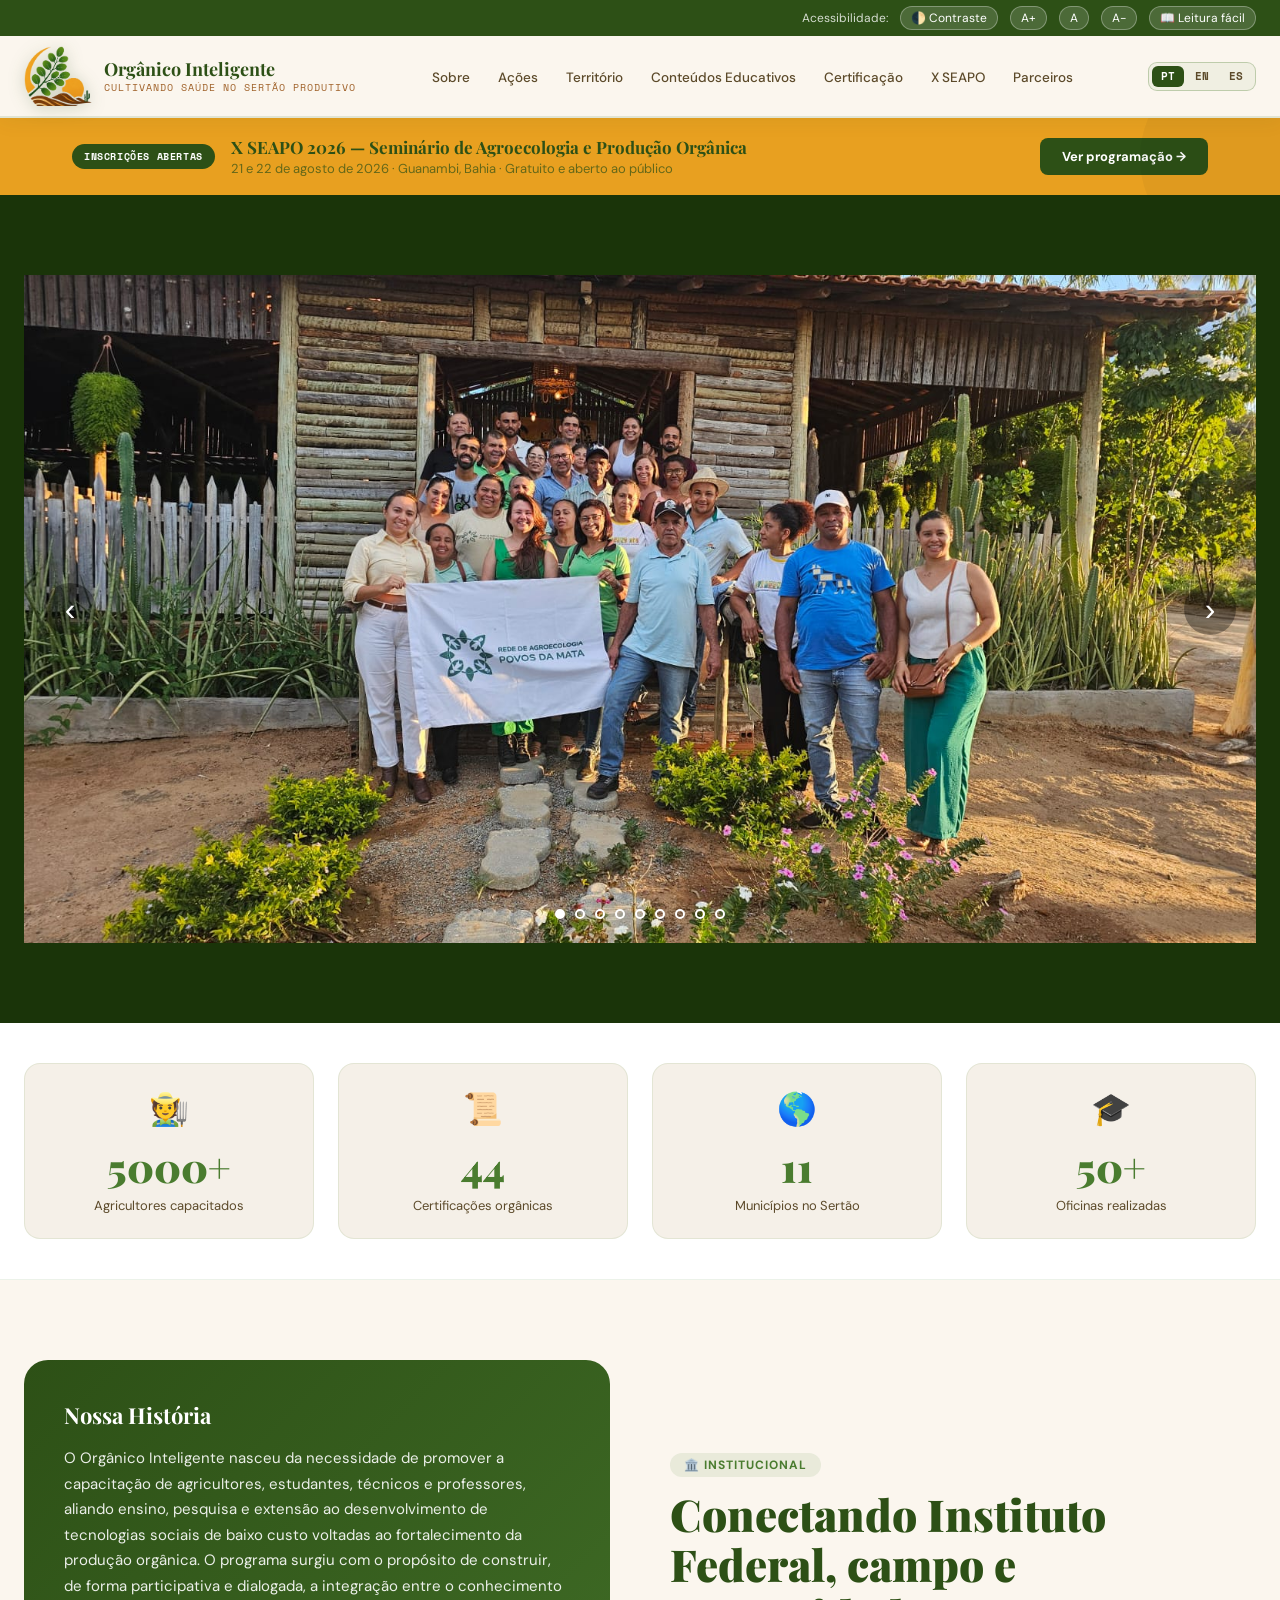
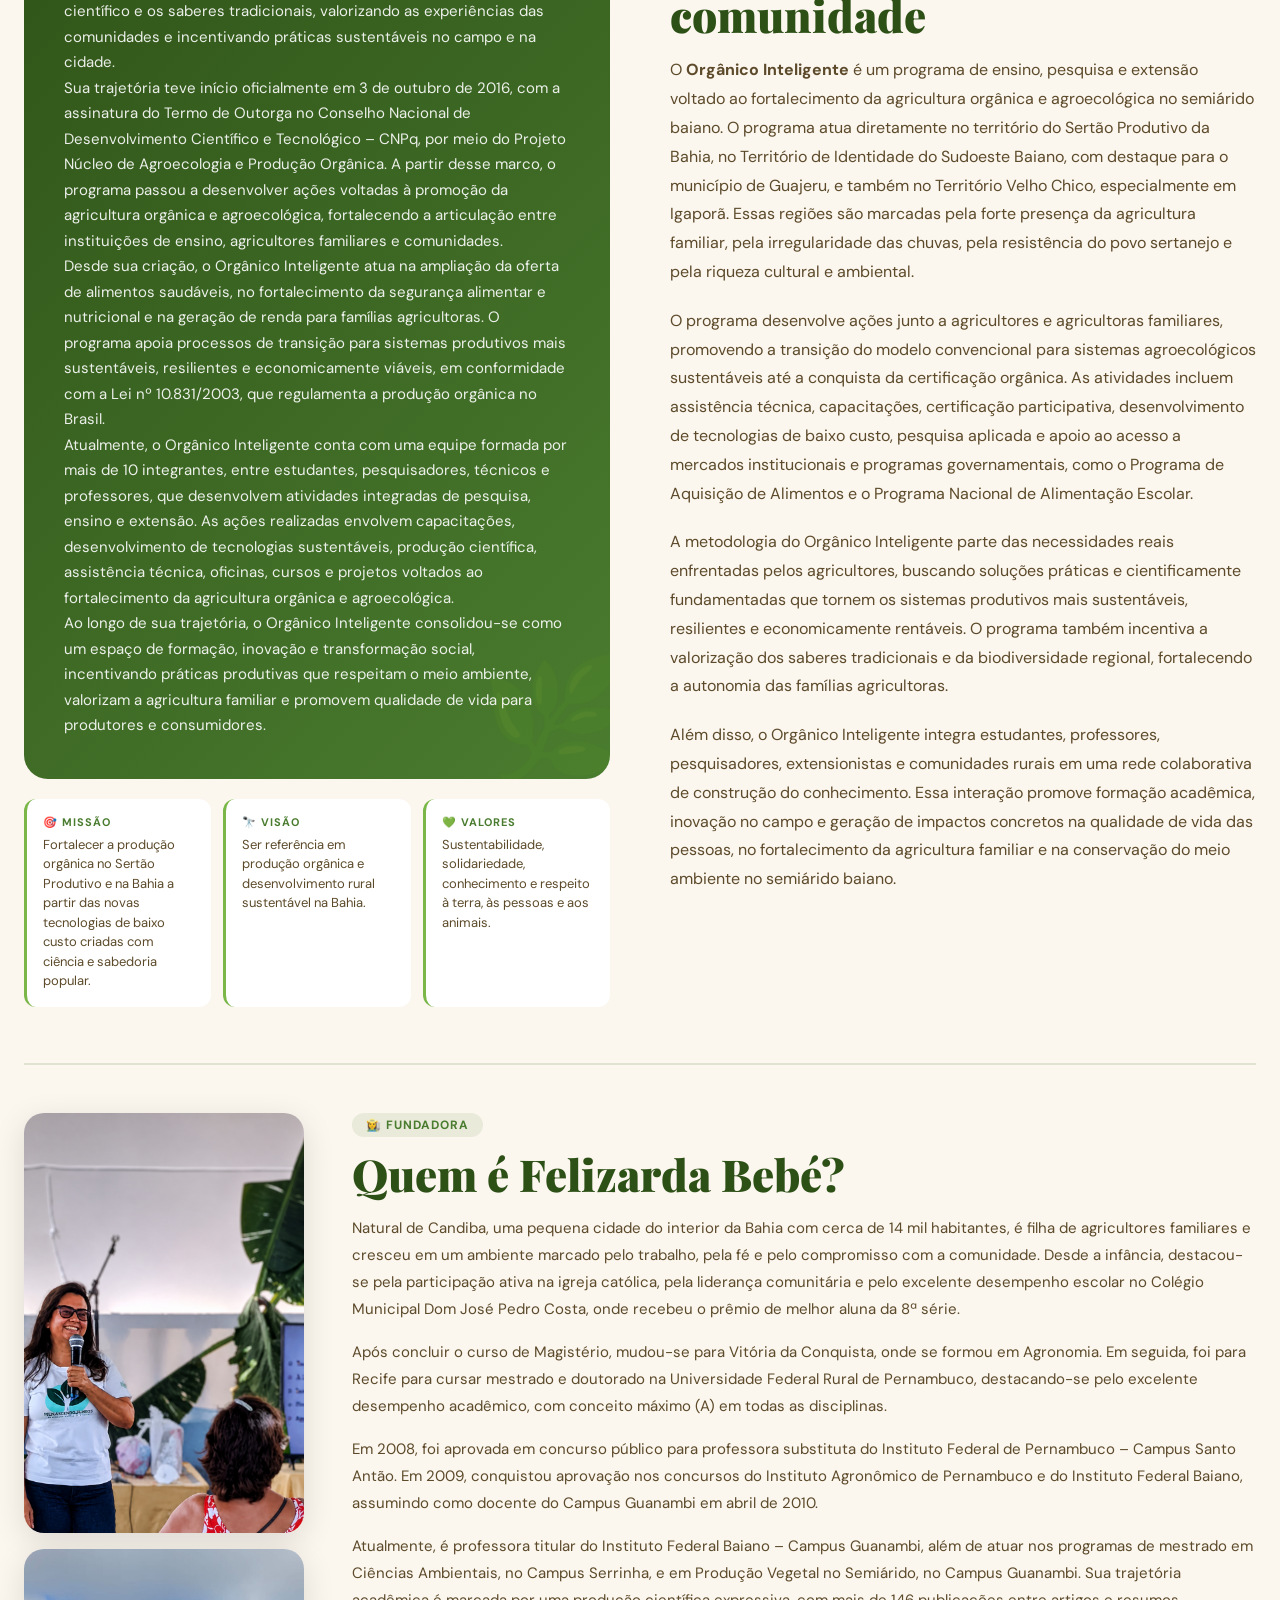
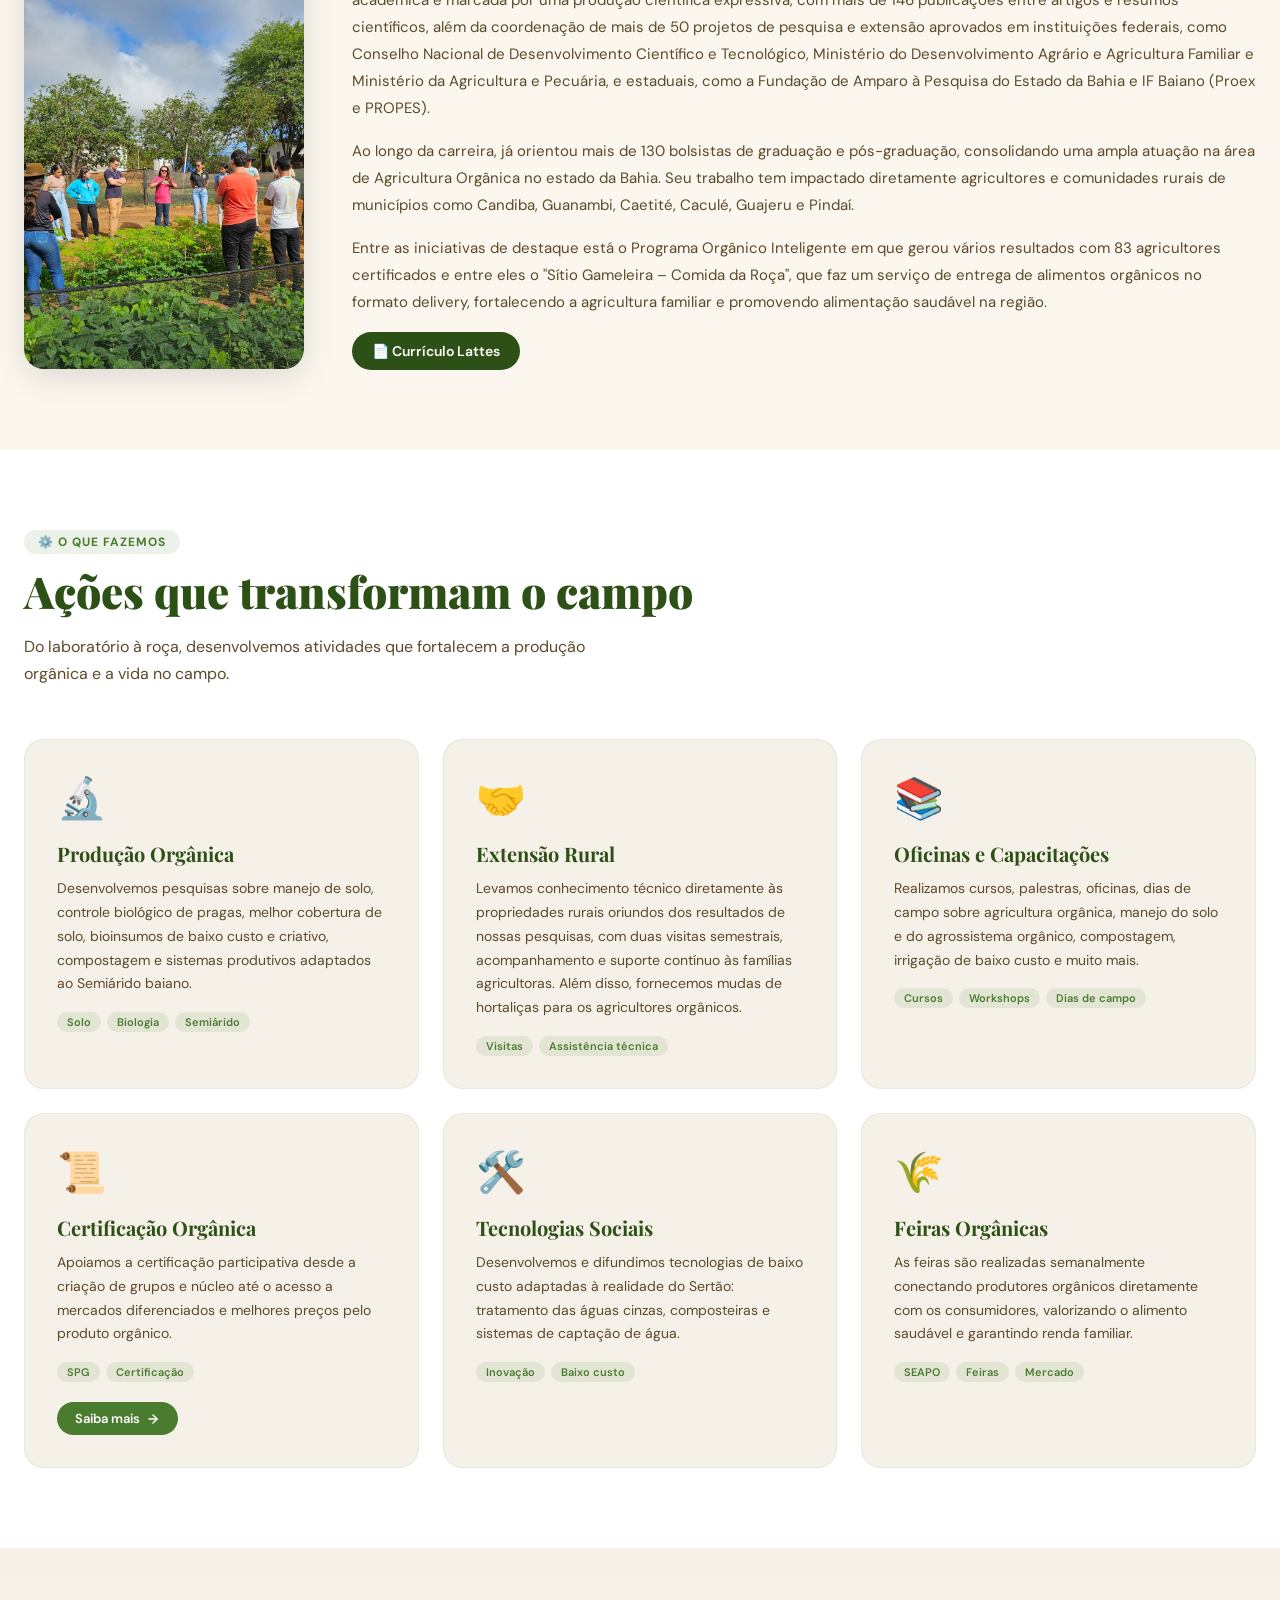
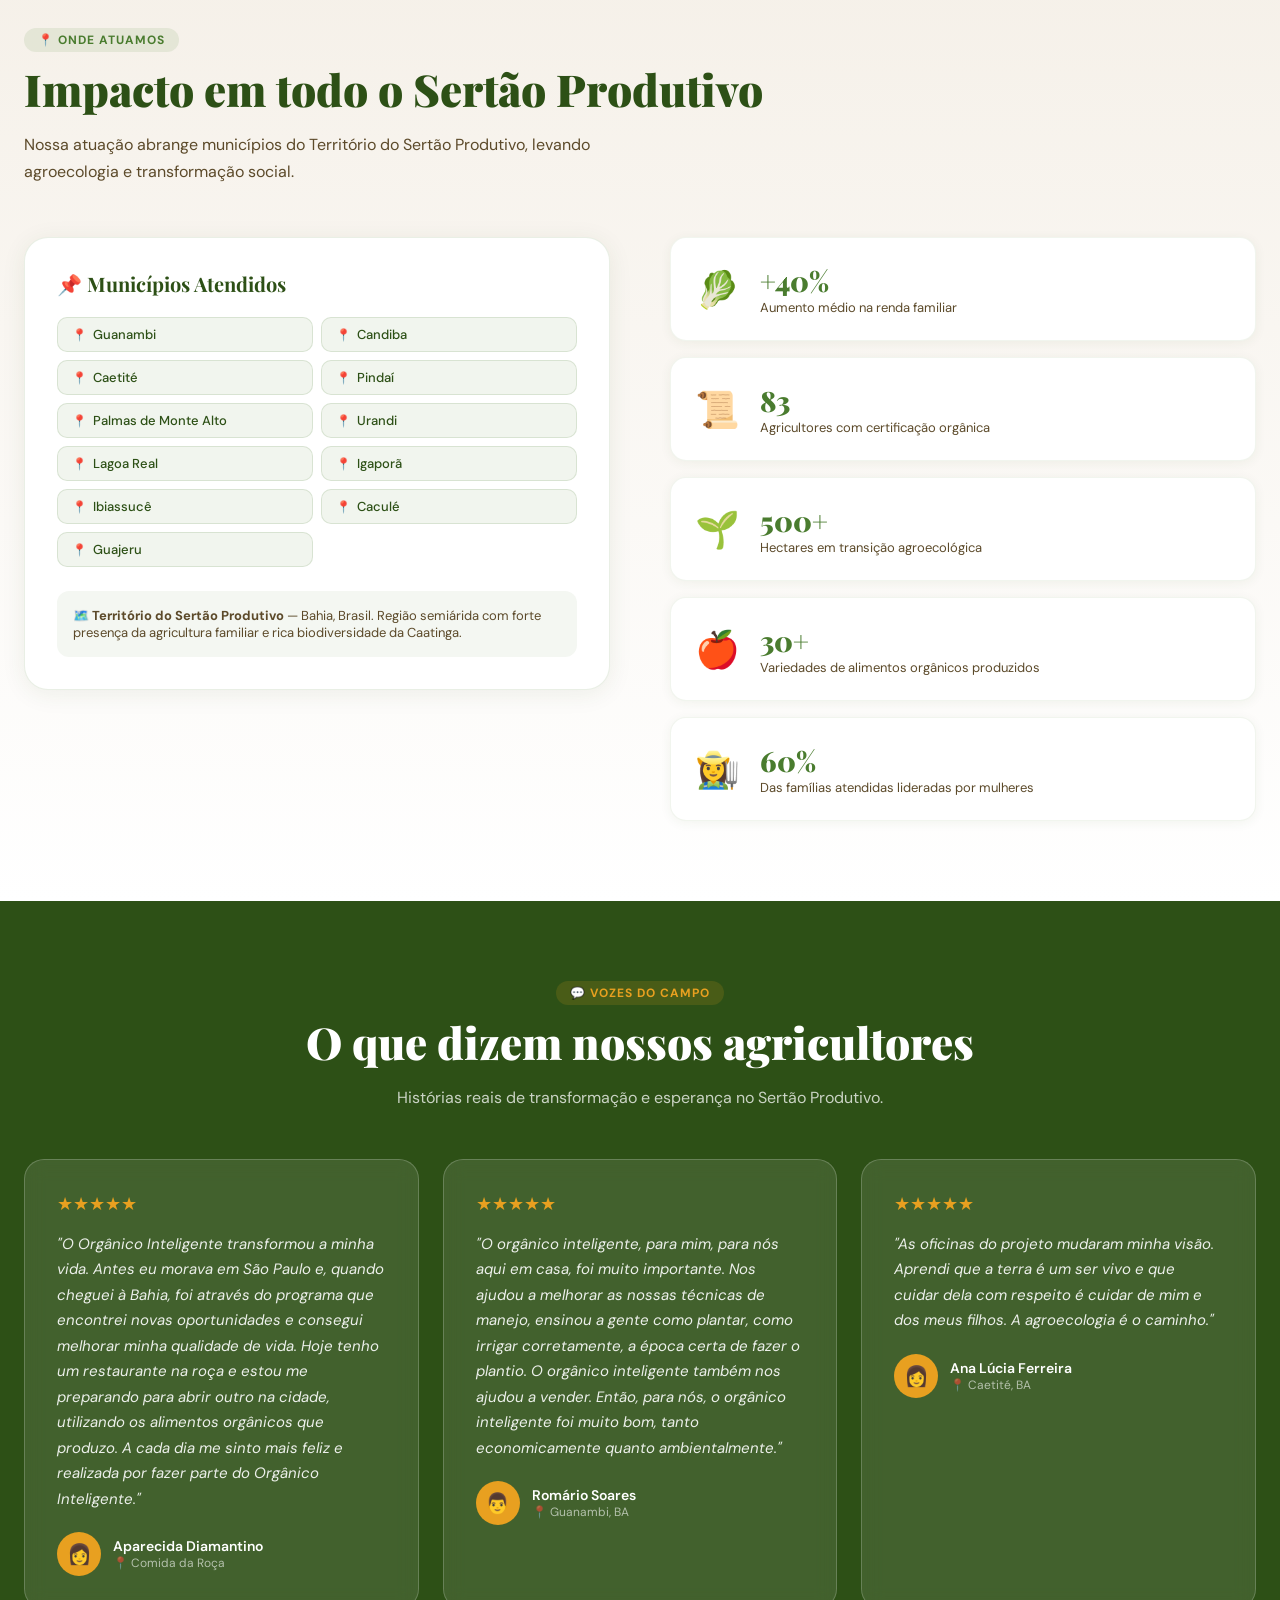
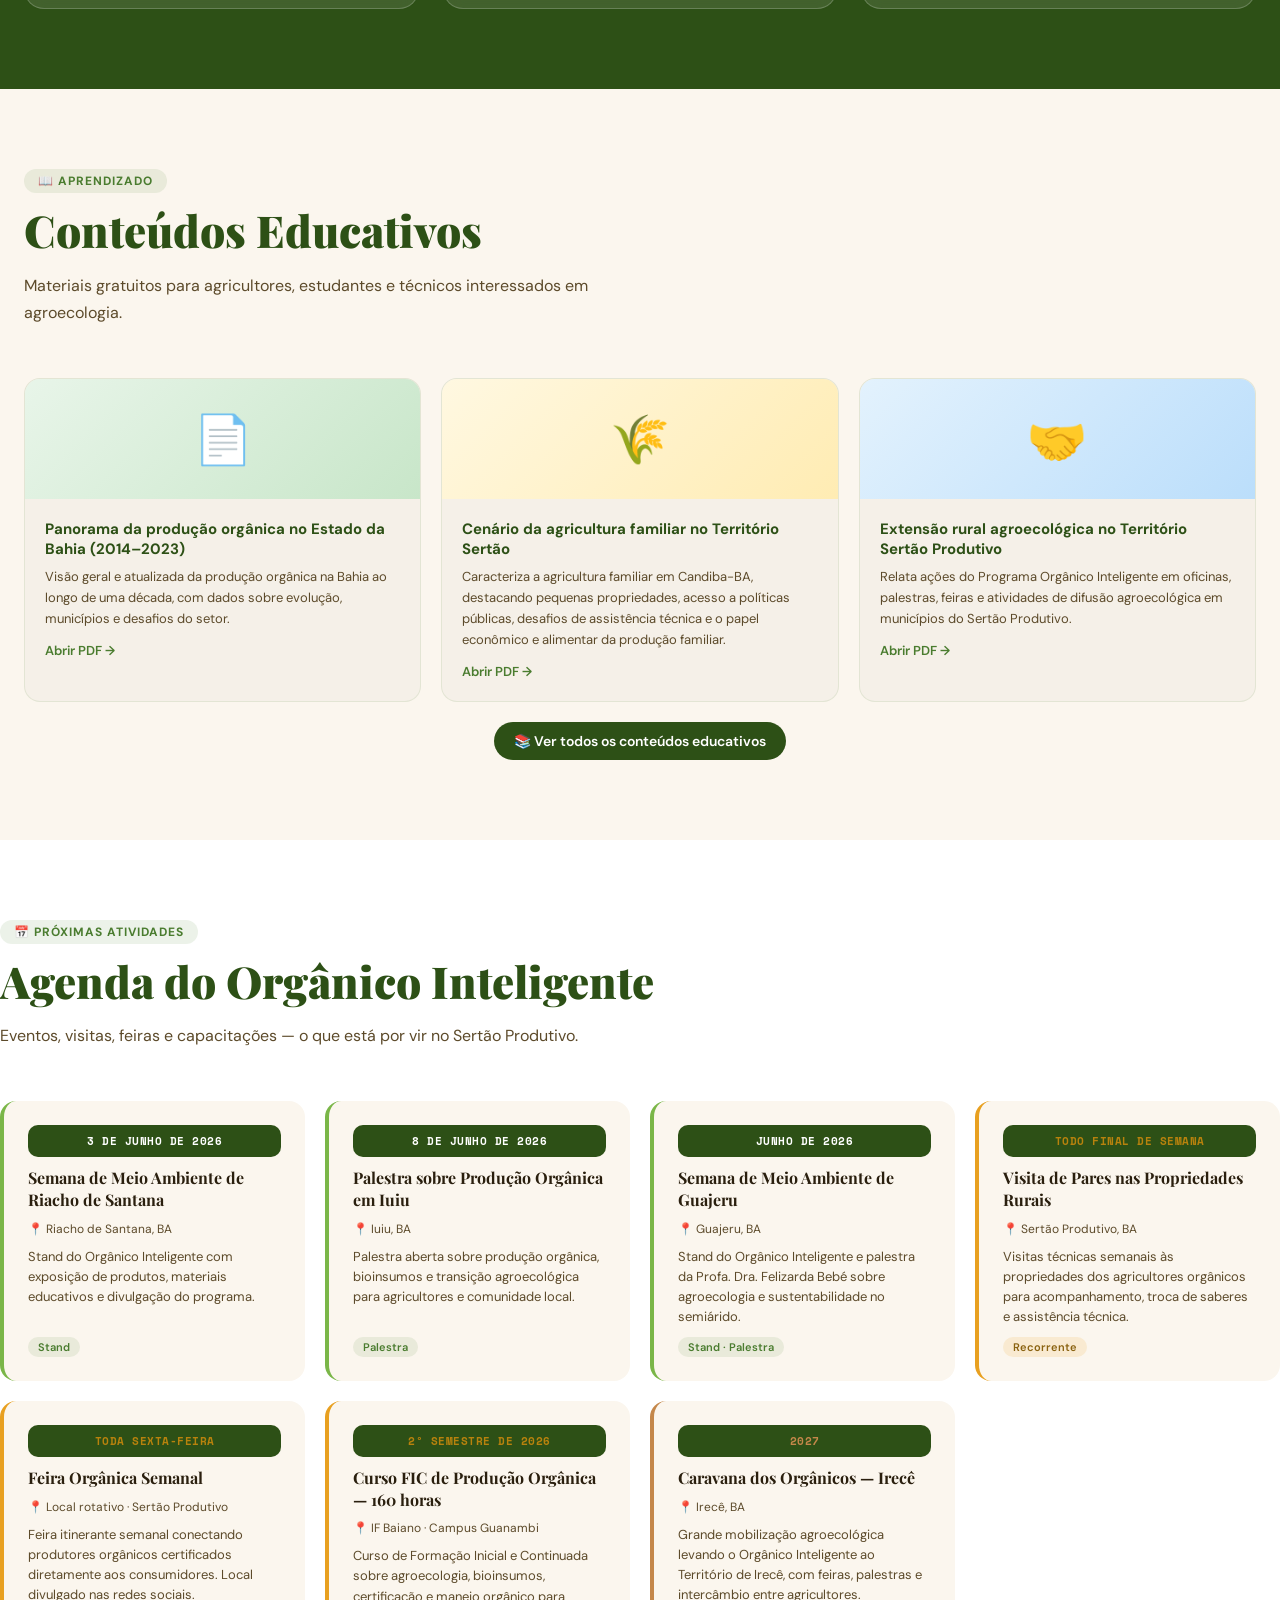
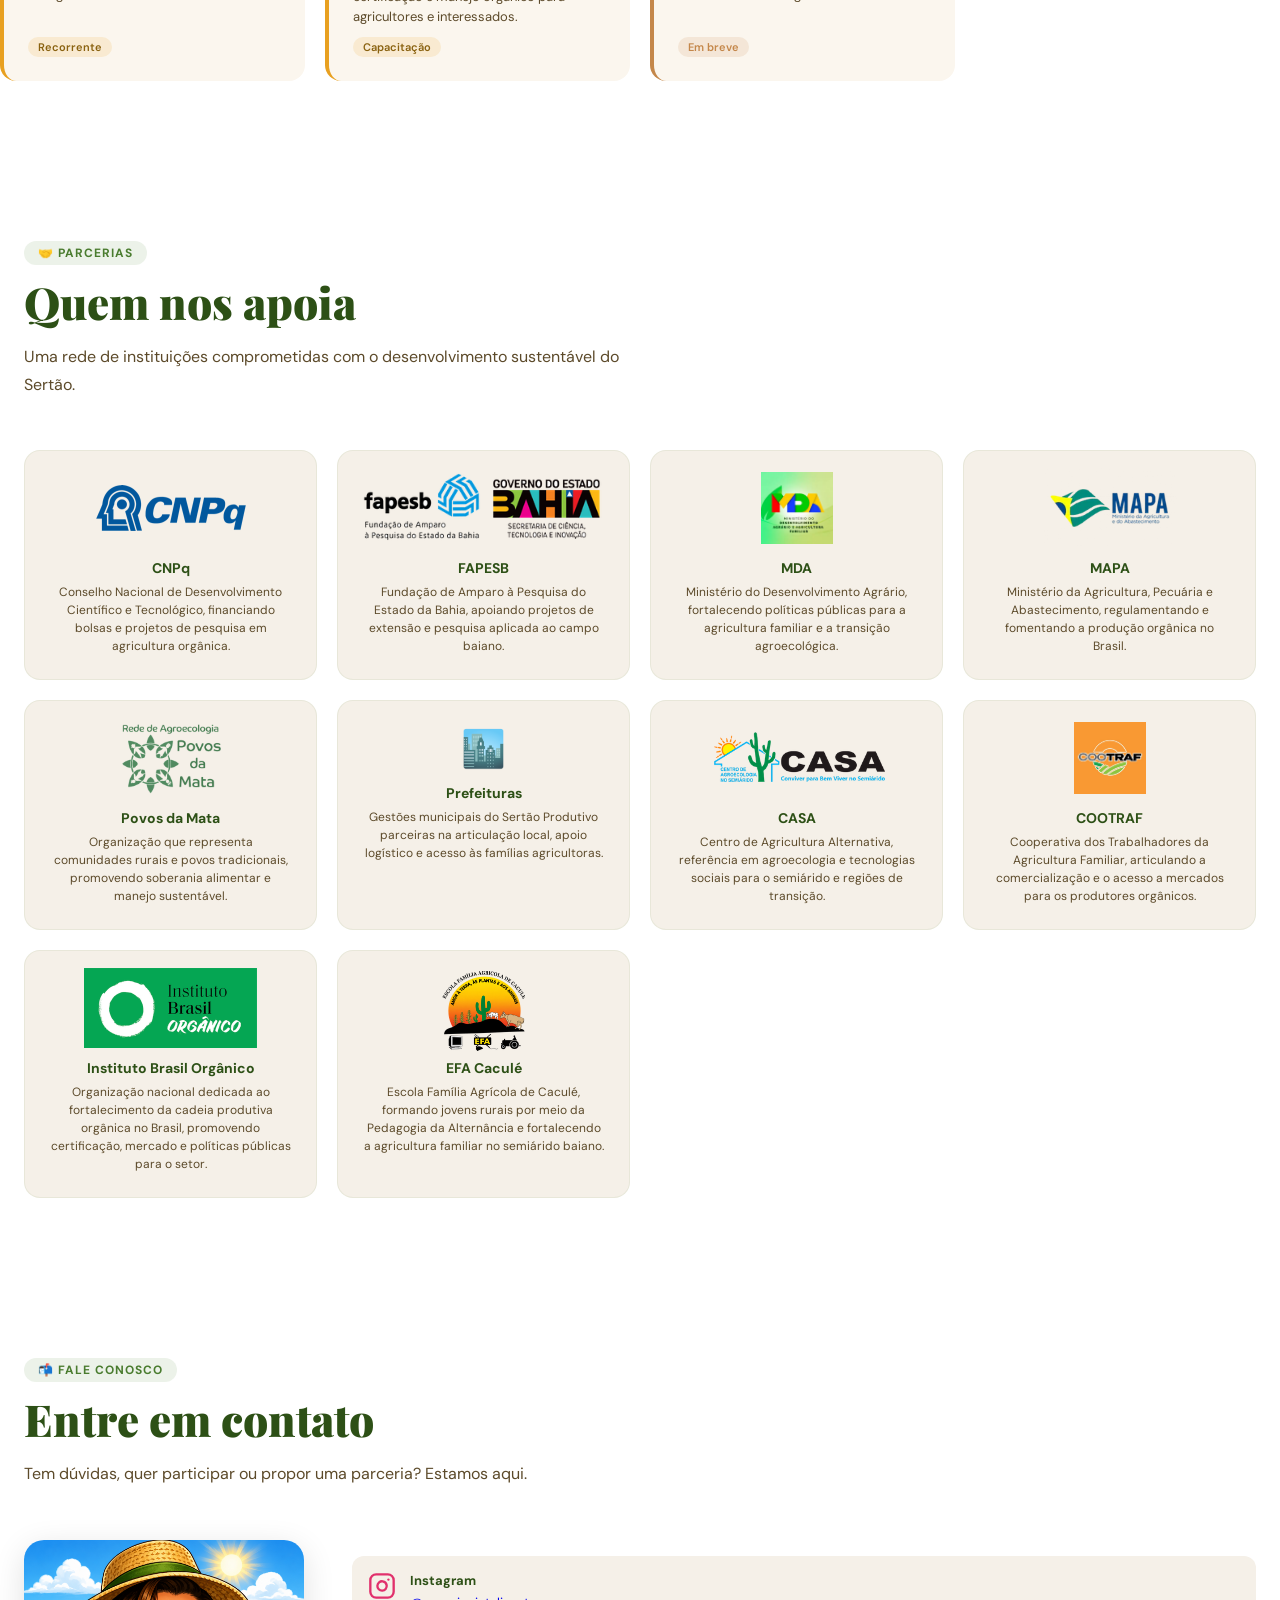
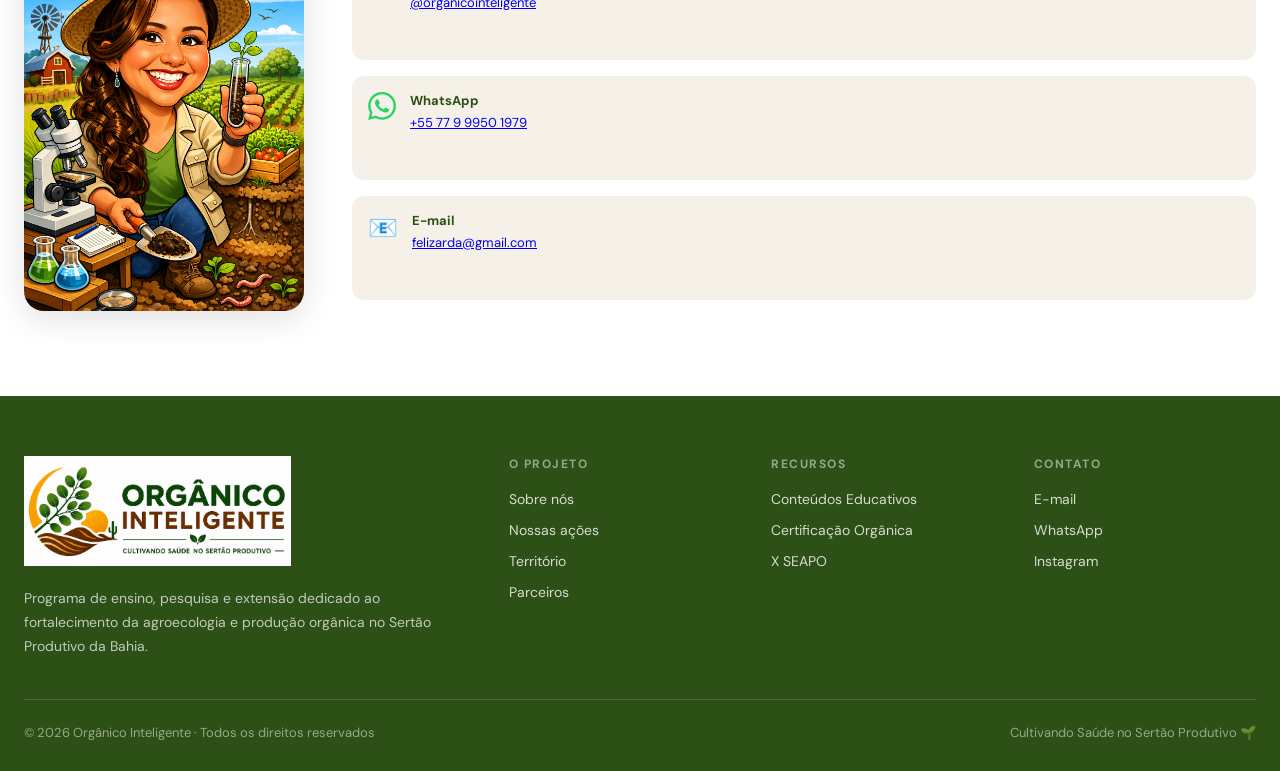
==== commit 2db52bfc: "site: corrige numero 44->83 nos blocos de estatisticas da home" ====
--- a/index.html
+++ b/index.html
@@ -77,14 +77,14 @@
   }
   </script>
   <link href="https://fonts.googleapis.com/css2?family=Playfair+Display:wght@700;900&family=DM+Sans:wght@300;400;500;600&family=Space+Mono:wght@400;700&display=swap" rel="stylesheet">
-  <link rel="stylesheet" href="assets/css/style.css?v=202611120930">
+  <link rel="stylesheet" href="assets/css/style.css?v=202611120943">
   <style>
     .nav-lang-toggle{display:flex;align-items:center;gap:2px;background:rgba(74,124,47,.06);border:1px solid rgba(74,124,47,.3);border-radius:9px;padding:3px;flex-shrink:0;}
     .nav-lang-toggle .lang-opt{background:none;border:0;font-family:'Space Mono',monospace;font-size:11px;font-weight:700;color:var(--texto-suave);padding:5px 9px;border-radius:6px;cursor:pointer;transition:.15s;line-height:1;}
     .nav-lang-toggle .lang-opt:hover{color:var(--verde);}
     .nav-lang-toggle .lang-opt[aria-current="true"]{background:var(--verde);color:#fff;}
   </style>
-  <script src="assets/js/i18n.js?v=202611120930"></script>
+  <script src="assets/js/i18n.js?v=202611120943"></script>
 </head>
 <body id="topo" data-i18n-title="index.page_title">
 
@@ -124,7 +124,7 @@
     </div>
   </div>
 </nav>
-<script src="assets/js/nav.js?v=202611120930"></script>
+<script src="assets/js/nav.js?v=202611120943"></script>
 
 <main id="main-content">
 
@@ -184,7 +184,7 @@
     </div>
     <div class="stat-card reveal reveal-delay-1">
       <div class="stat-icon" aria-hidden="true">📜</div>
-      <div class="stat-num">44</div>
+      <div class="stat-num">83</div>
       <div class="stat-label" data-i18n="index.stat2_label">Certificações orgânicas</div>
     </div>
     <div class="stat-card reveal reveal-delay-2">
@@ -384,7 +384,7 @@
         <div class="resultado-card">
           <div class="resultado-icon">📜</div>
           <div>
-            <div class="resultado-num">44</div>
+            <div class="resultado-num">83</div>
             <div class="resultado-label" data-i18n="index.resultado2_label">Agricultores com certificação orgânica</div>
           </div>
         </div>
@@ -694,12 +694,12 @@
 
 <!-- ===== FOOTER ===== -->
 <footer role="contentinfo" id="site-footer"></footer>
-<script src="assets/js/footer.js?v=202611120930"></script>
+<script src="assets/js/footer.js?v=202611120943"></script>
 
 <!-- Toast notification -->
 <div id="toast" style="position:fixed; bottom:24px; right:24px; background:var(--verde); color:white; padding:16px 24px; border-radius:12px; font-size:14px; font-weight:600; opacity:0; transform:translateY(20px); transition:all 0.3s; z-index:9999; max-width:300px; box-shadow:0 8px 24px rgba(0,0,0,0.2);" role="alert" aria-live="polite"></div>
 
 
-  <script src="assets/js/main.js?v=202611120930"></script>
+  <script src="assets/js/main.js?v=202611120943"></script>
 </body>
 </html>
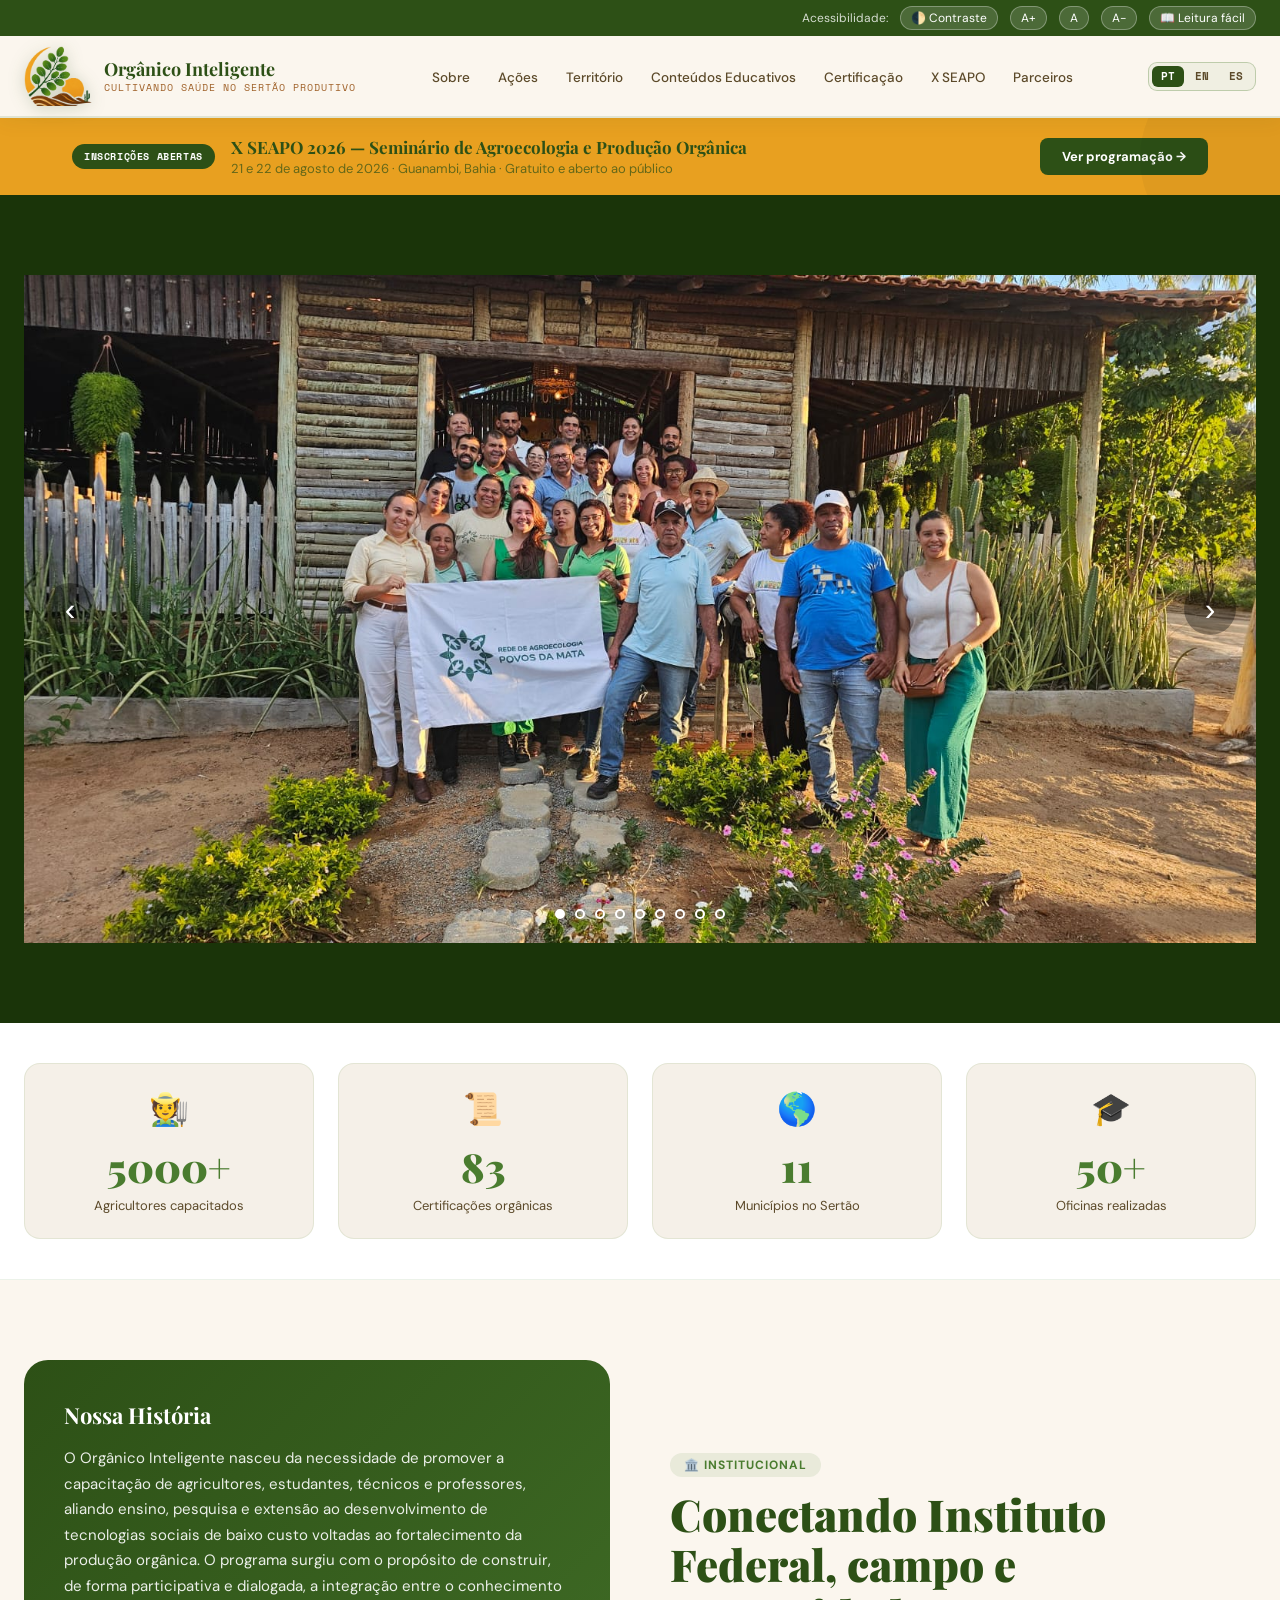
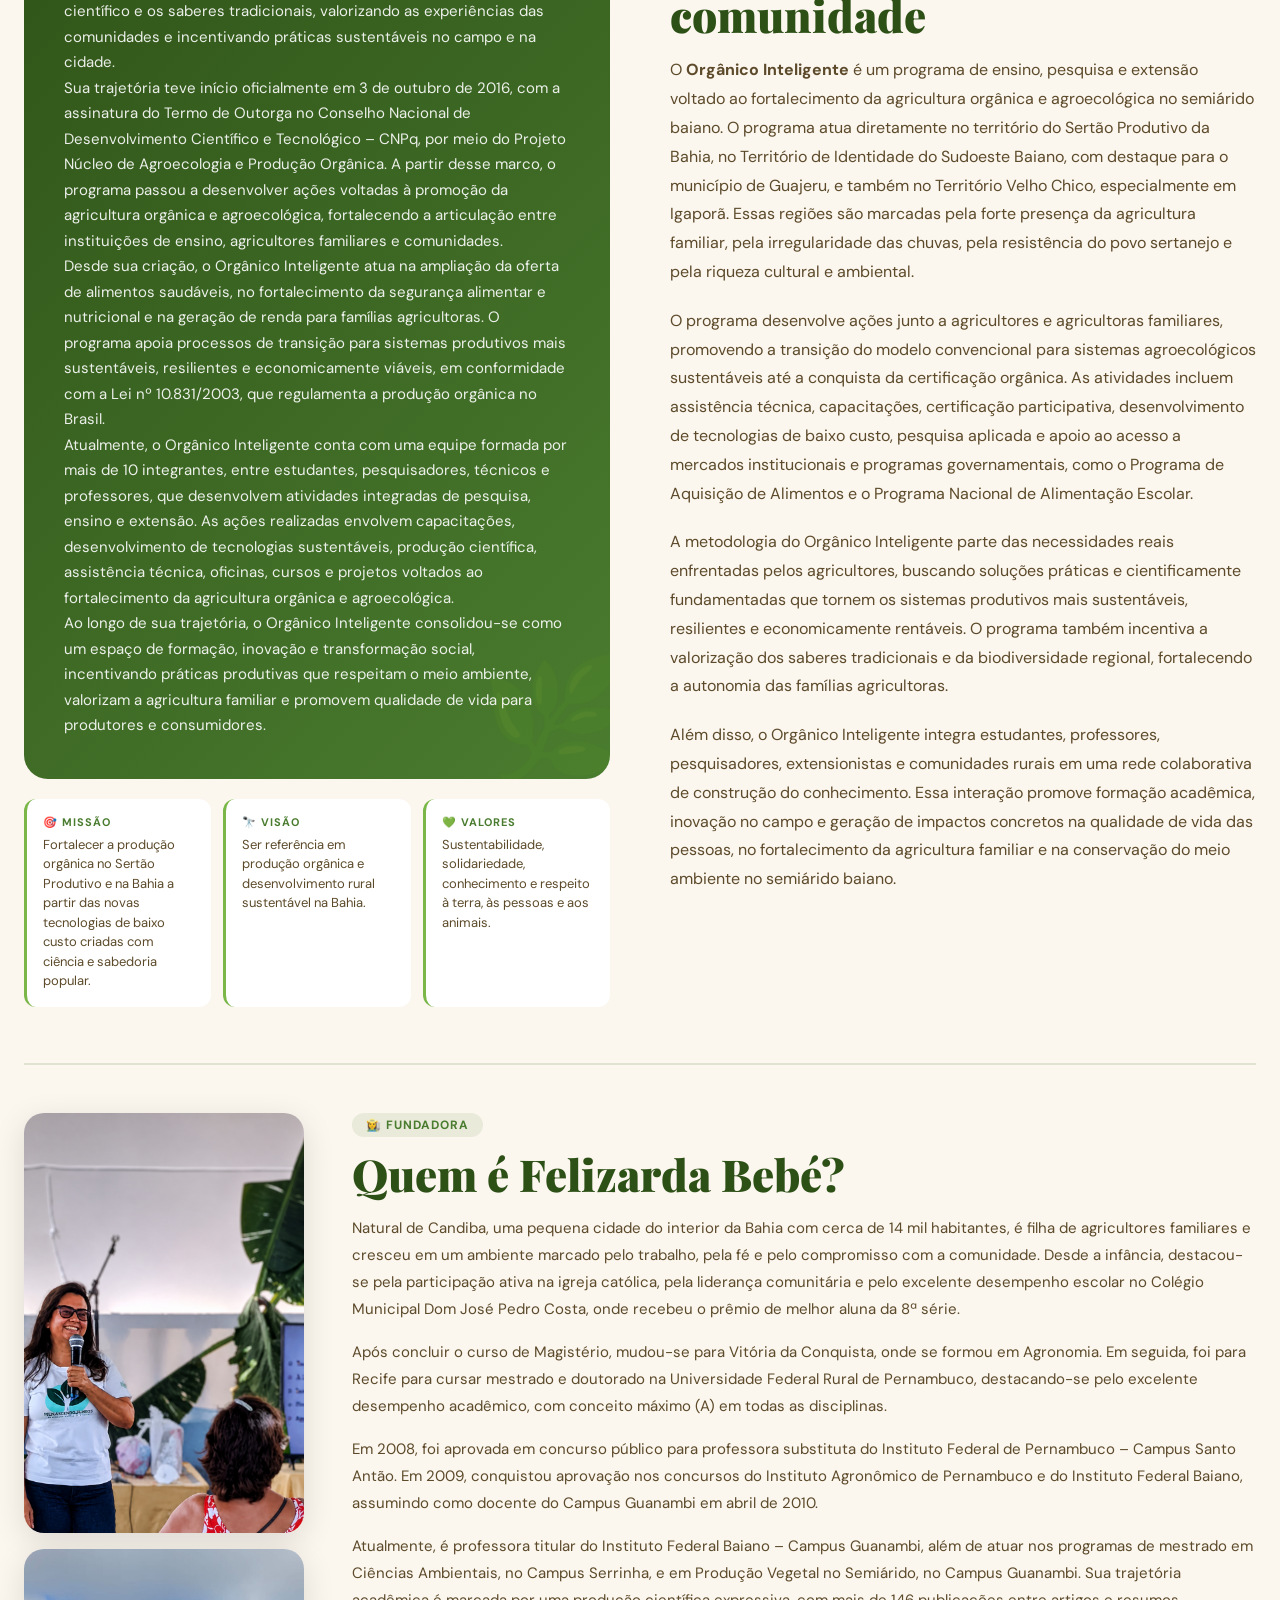
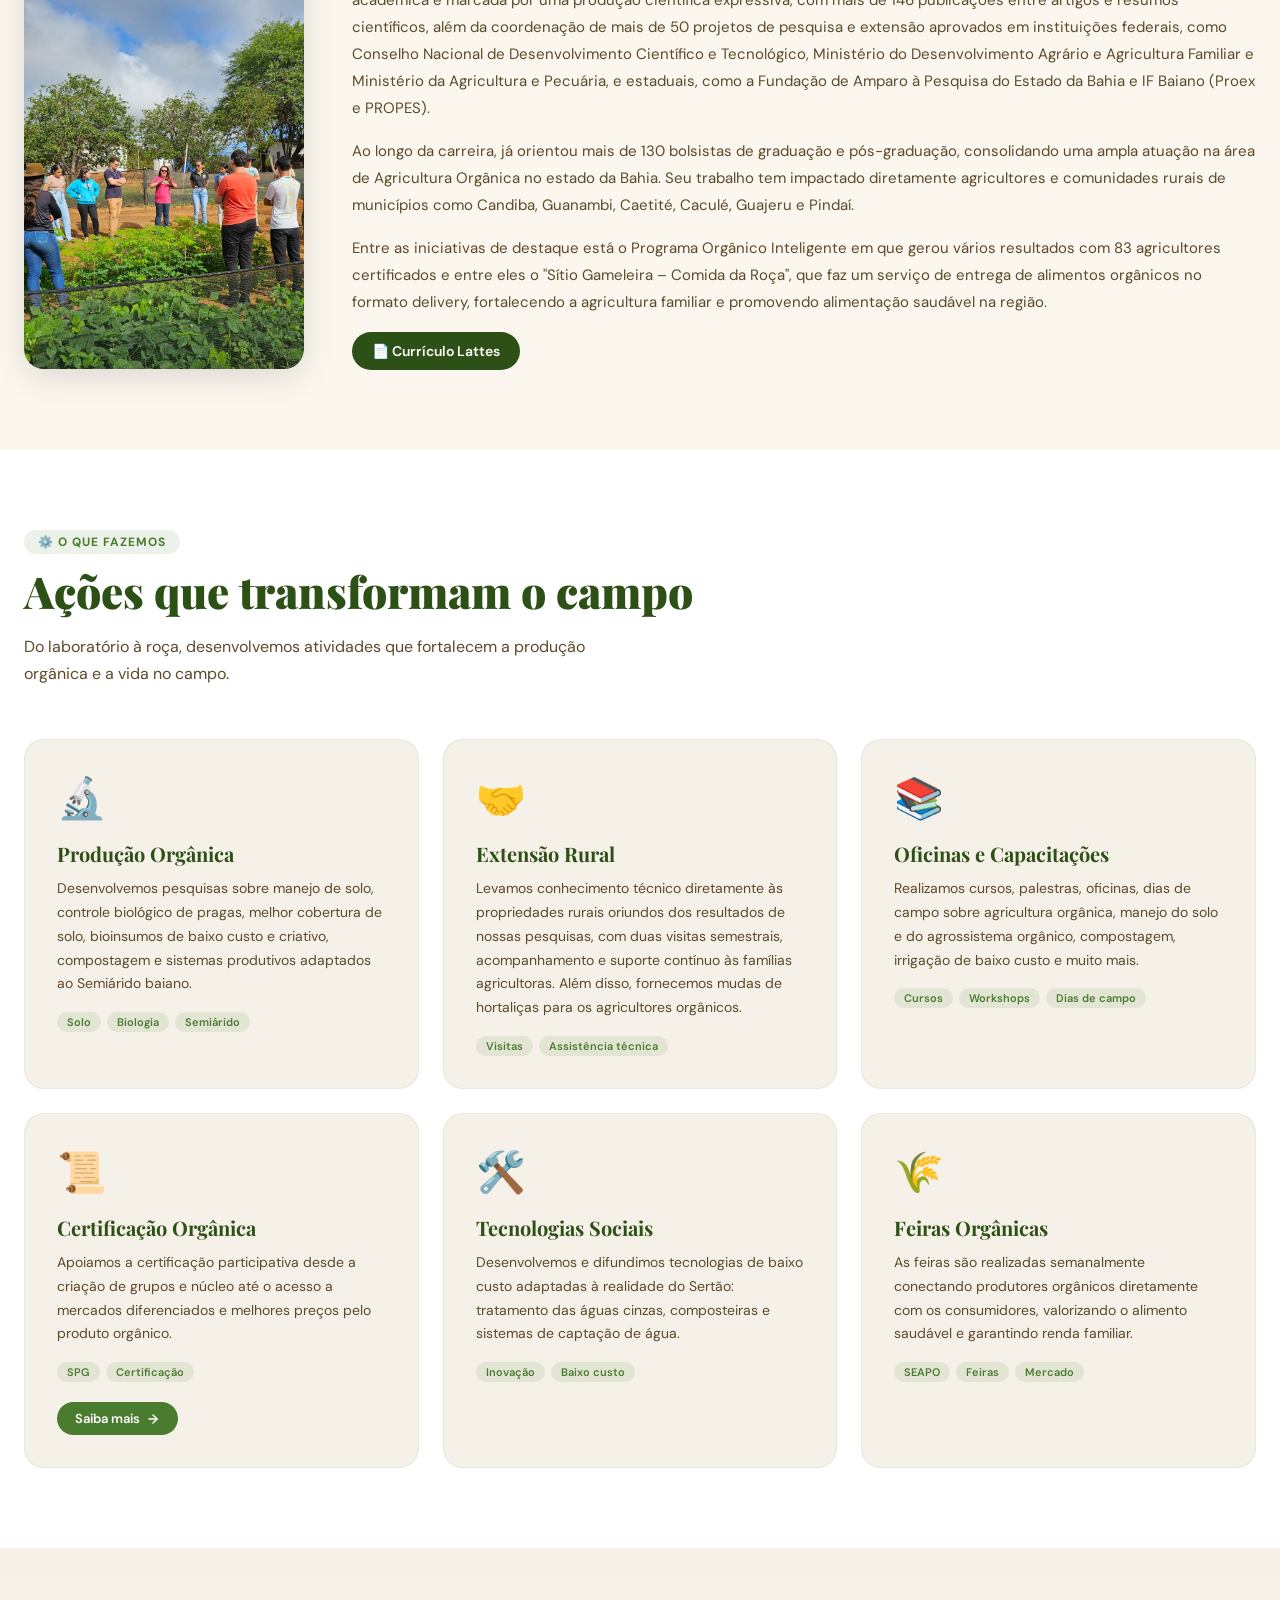
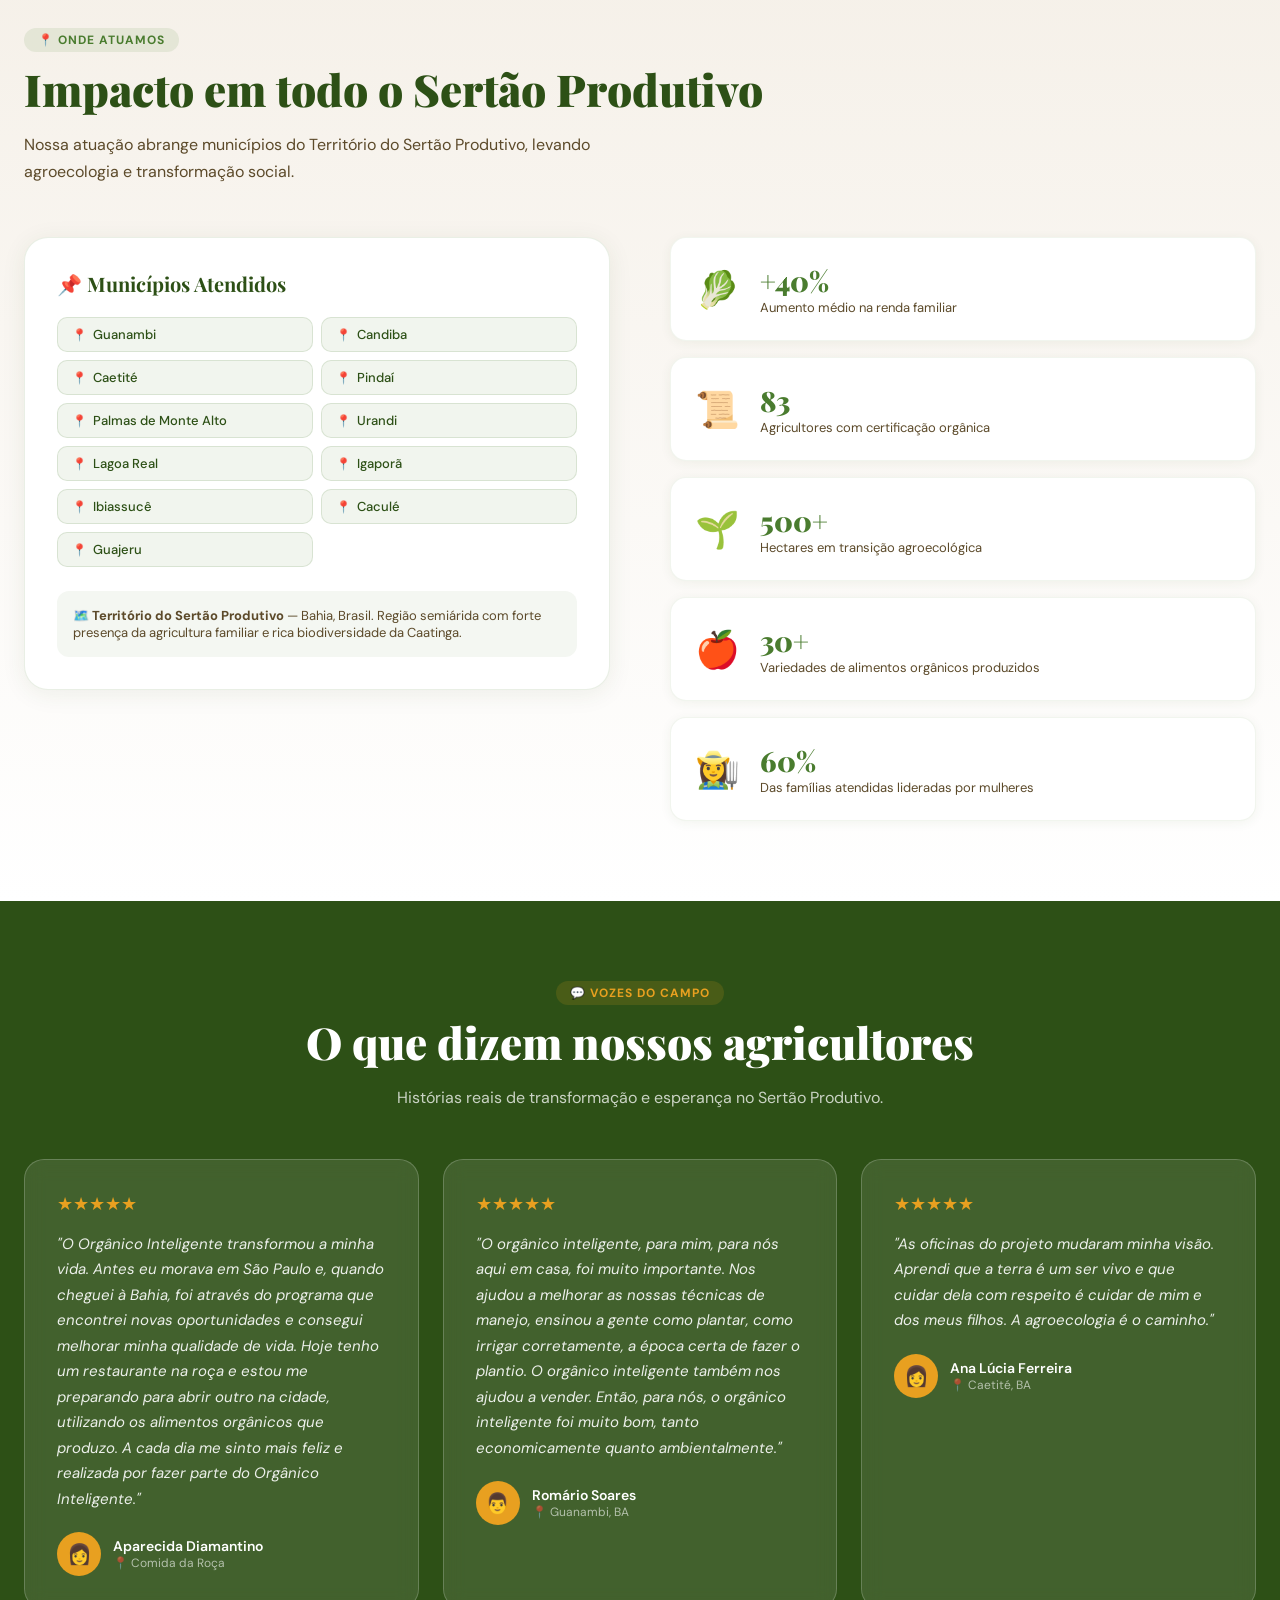
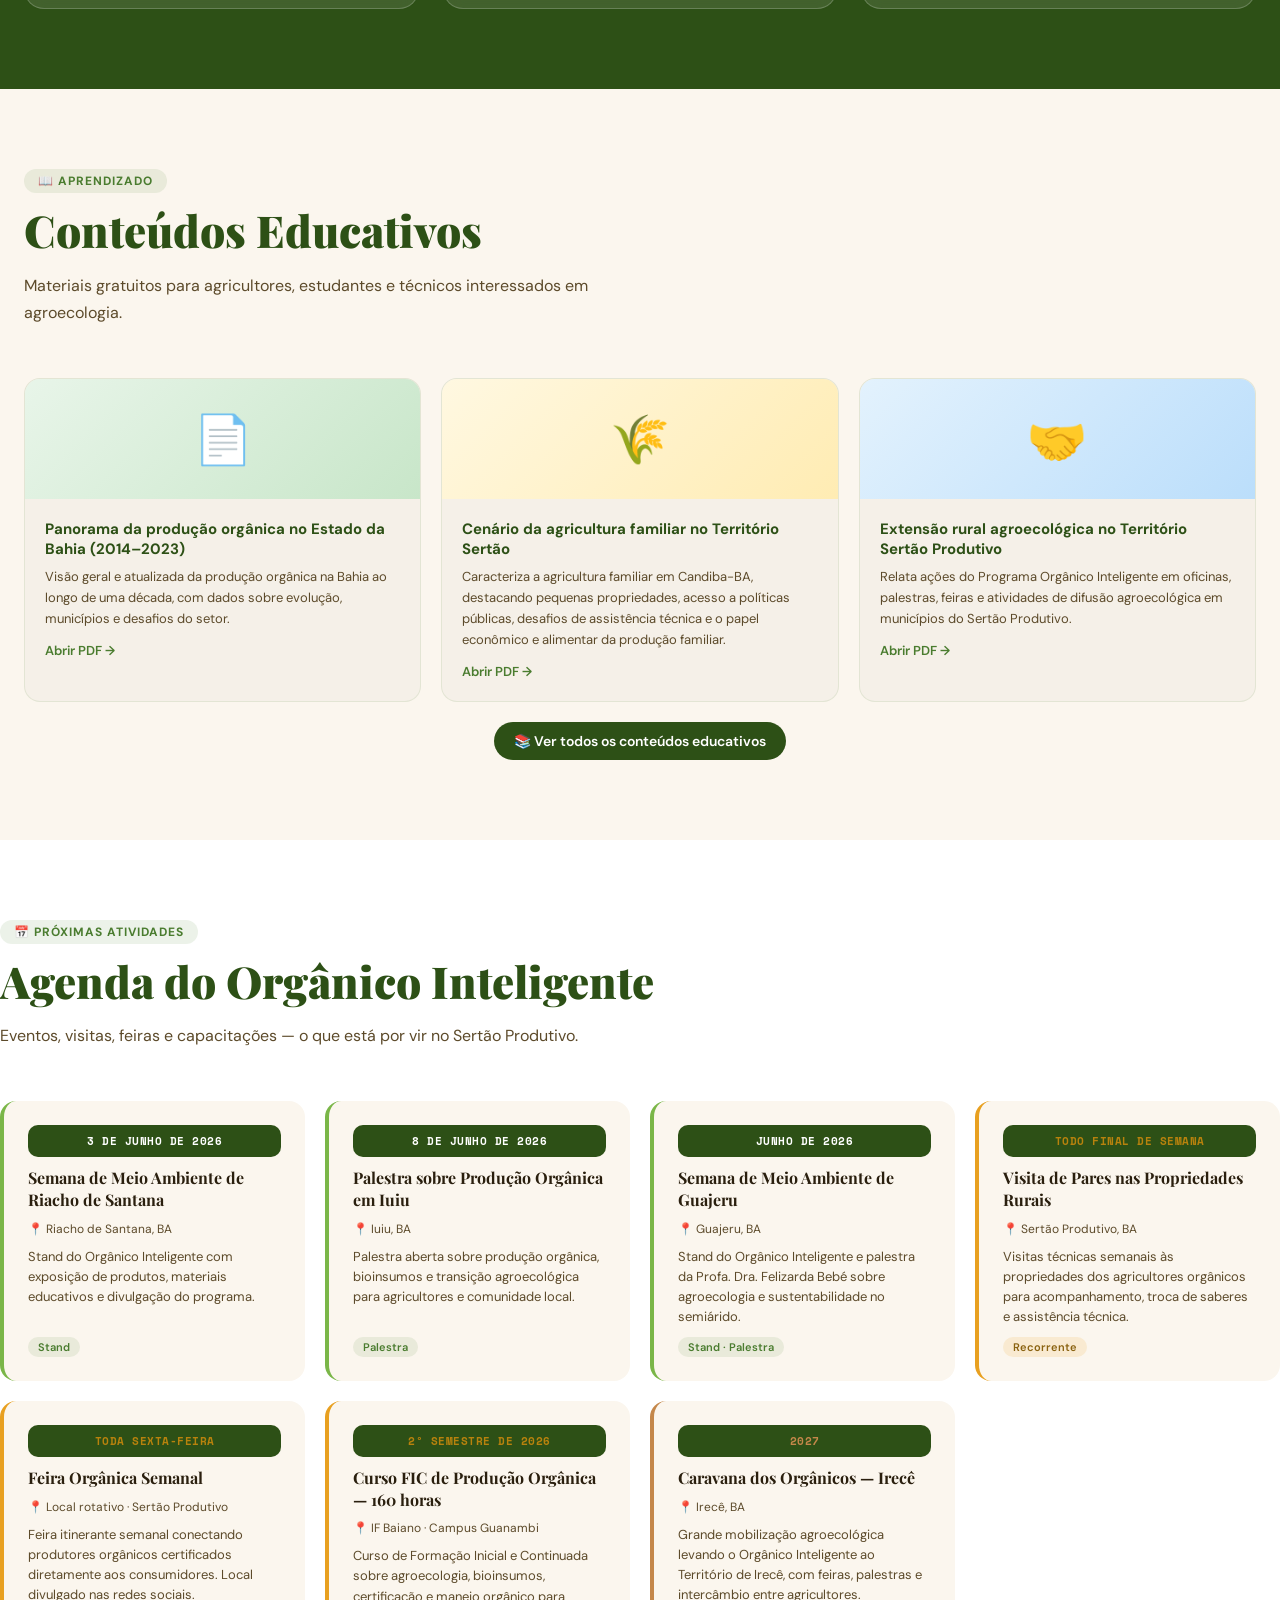
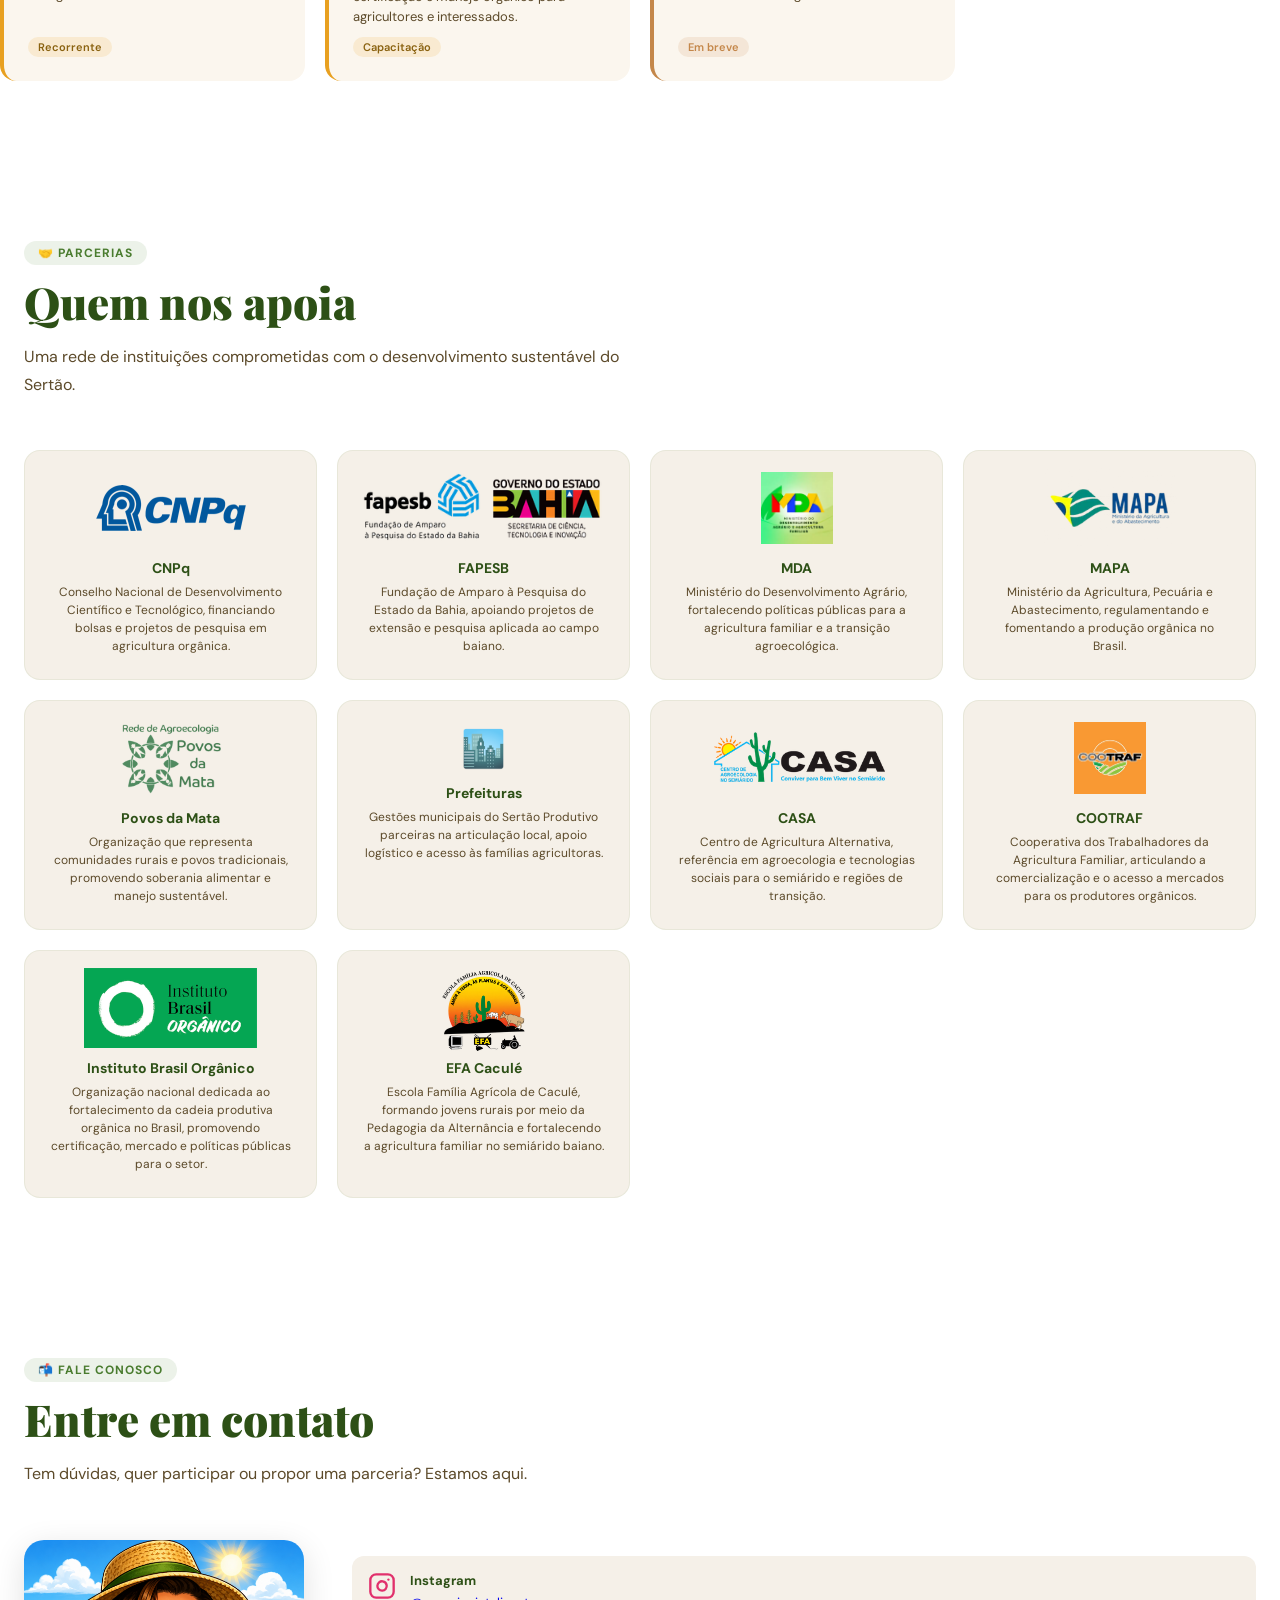
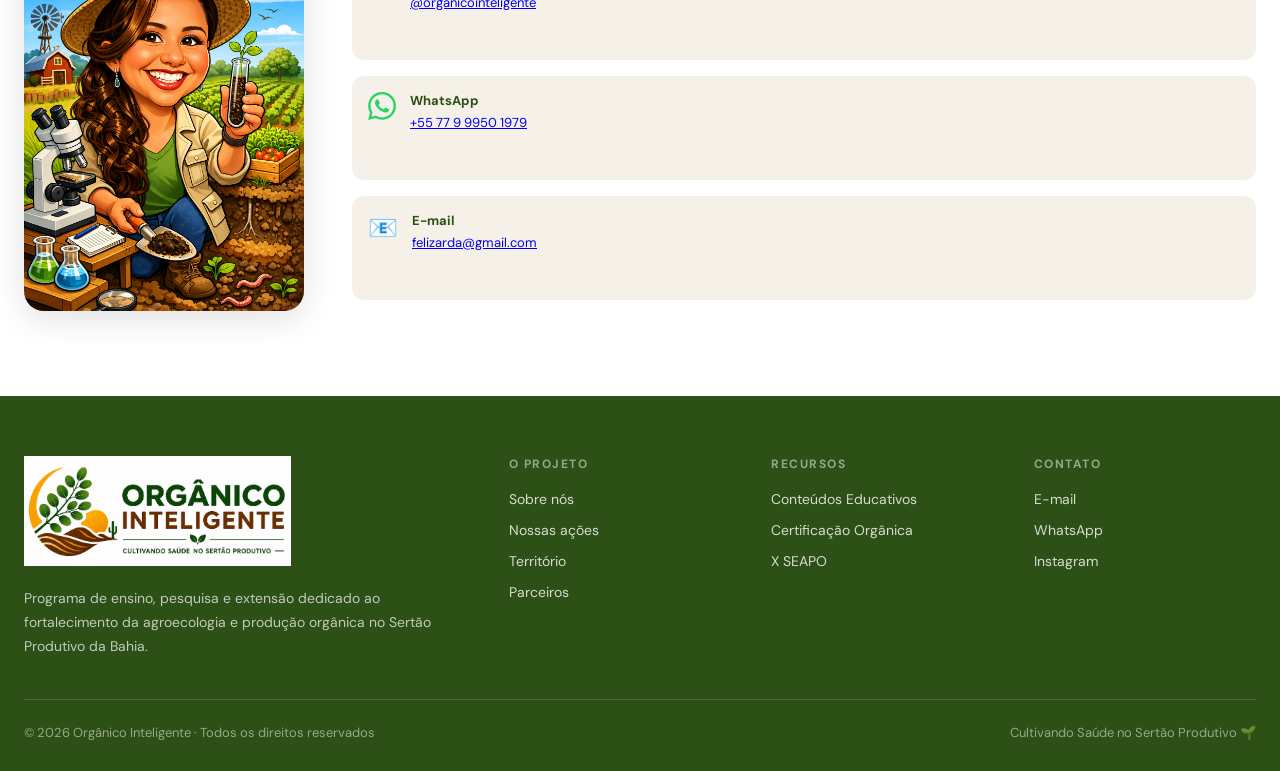
==== commit 2dac5d39: "site: corrige array statVals (44->83) na animacao de contador do main.js" ====
--- a/index.html
+++ b/index.html
@@ -77,14 +77,14 @@
   }
   </script>
   <link href="https://fonts.googleapis.com/css2?family=Playfair+Display:wght@700;900&family=DM+Sans:wght@300;400;500;600&family=Space+Mono:wght@400;700&display=swap" rel="stylesheet">
-  <link rel="stylesheet" href="assets/css/style.css?v=202611120943">
+  <link rel="stylesheet" href="assets/css/style.css?v=202611120954">
   <style>
     .nav-lang-toggle{display:flex;align-items:center;gap:2px;background:rgba(74,124,47,.06);border:1px solid rgba(74,124,47,.3);border-radius:9px;padding:3px;flex-shrink:0;}
     .nav-lang-toggle .lang-opt{background:none;border:0;font-family:'Space Mono',monospace;font-size:11px;font-weight:700;color:var(--texto-suave);padding:5px 9px;border-radius:6px;cursor:pointer;transition:.15s;line-height:1;}
     .nav-lang-toggle .lang-opt:hover{color:var(--verde);}
     .nav-lang-toggle .lang-opt[aria-current="true"]{background:var(--verde);color:#fff;}
   </style>
-  <script src="assets/js/i18n.js?v=202611120943"></script>
+  <script src="assets/js/i18n.js?v=202611120954"></script>
 </head>
 <body id="topo" data-i18n-title="index.page_title">
 
@@ -124,7 +124,7 @@
     </div>
   </div>
 </nav>
-<script src="assets/js/nav.js?v=202611120943"></script>
+<script src="assets/js/nav.js?v=202611120954"></script>
 
 <main id="main-content">
 
@@ -694,12 +694,12 @@
 
 <!-- ===== FOOTER ===== -->
 <footer role="contentinfo" id="site-footer"></footer>
-<script src="assets/js/footer.js?v=202611120943"></script>
+<script src="assets/js/footer.js?v=202611120954"></script>
 
 <!-- Toast notification -->
 <div id="toast" style="position:fixed; bottom:24px; right:24px; background:var(--verde); color:white; padding:16px 24px; border-radius:12px; font-size:14px; font-weight:600; opacity:0; transform:translateY(20px); transition:all 0.3s; z-index:9999; max-width:300px; box-shadow:0 8px 24px rgba(0,0,0,0.2);" role="alert" aria-live="polite"></div>
 
 
-  <script src="assets/js/main.js?v=202611120943"></script>
+  <script src="assets/js/main.js?v=202611120954"></script>
 </body>
 </html>
